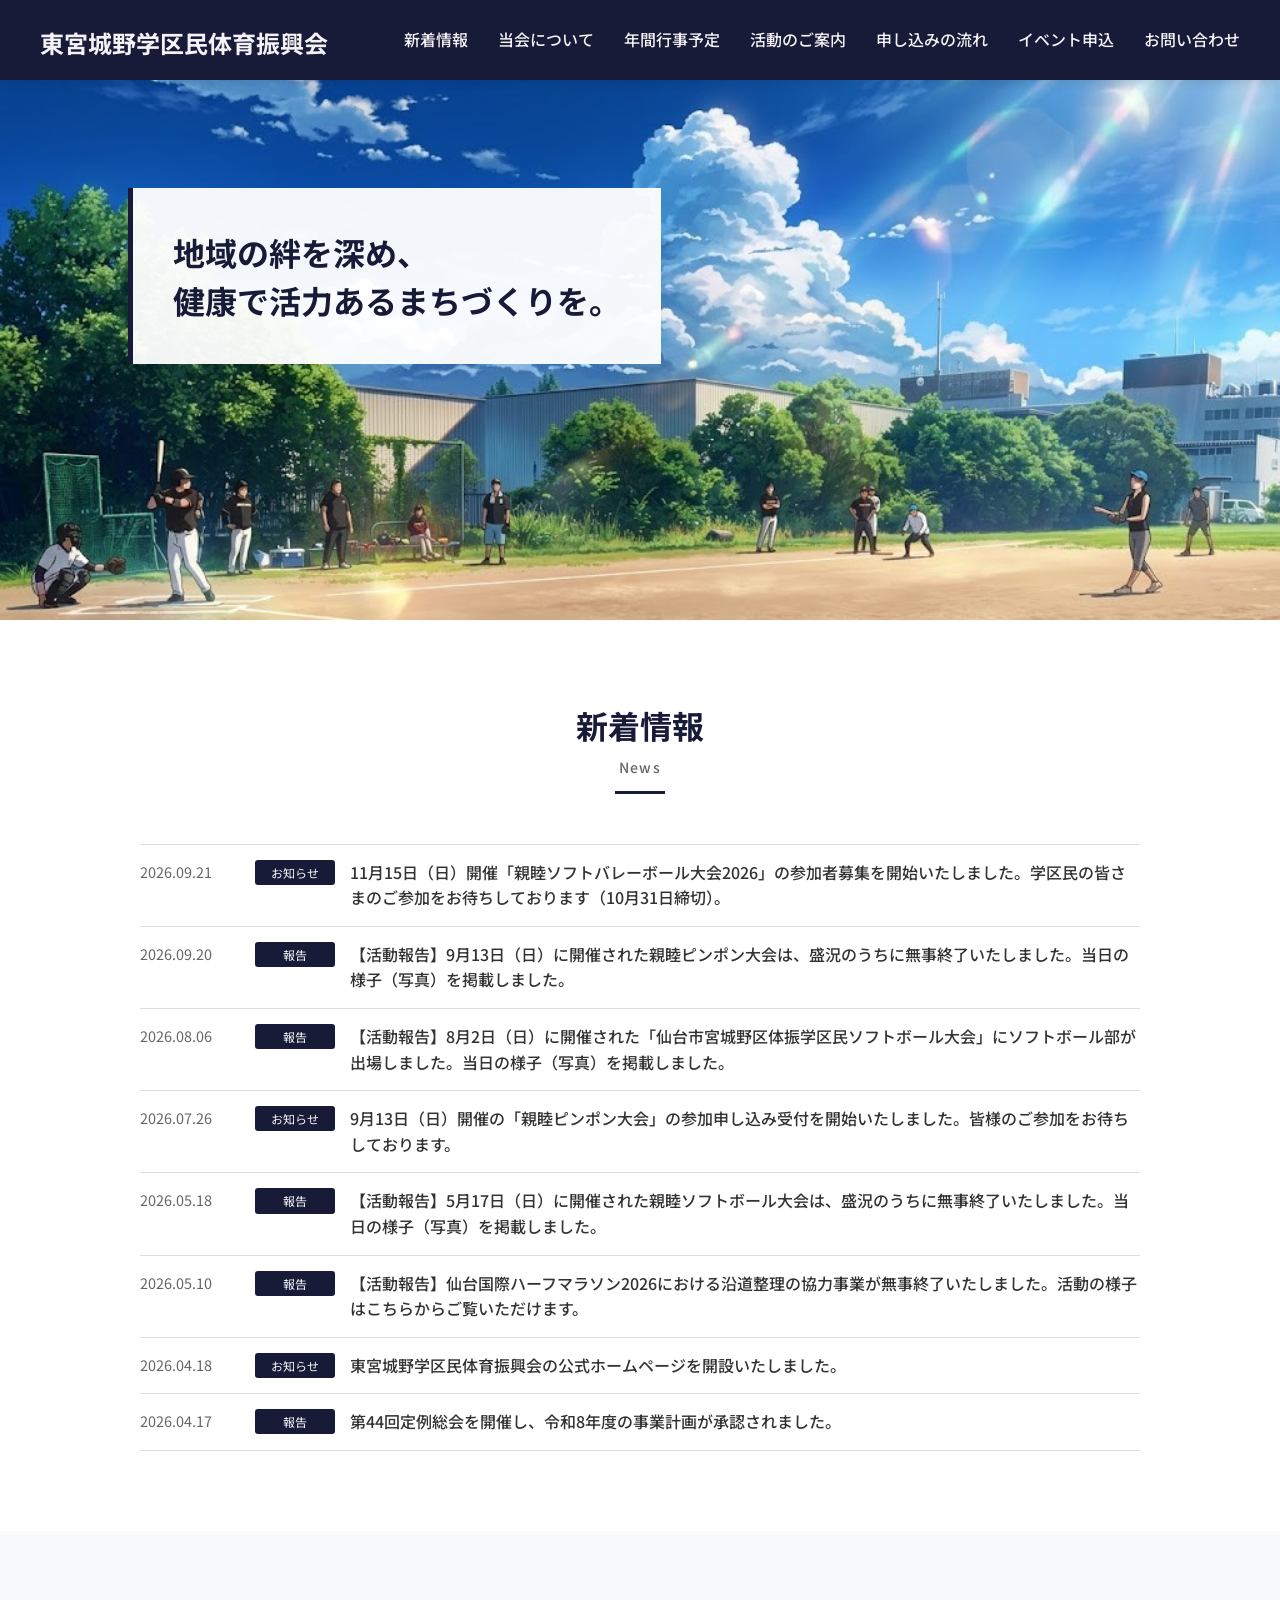
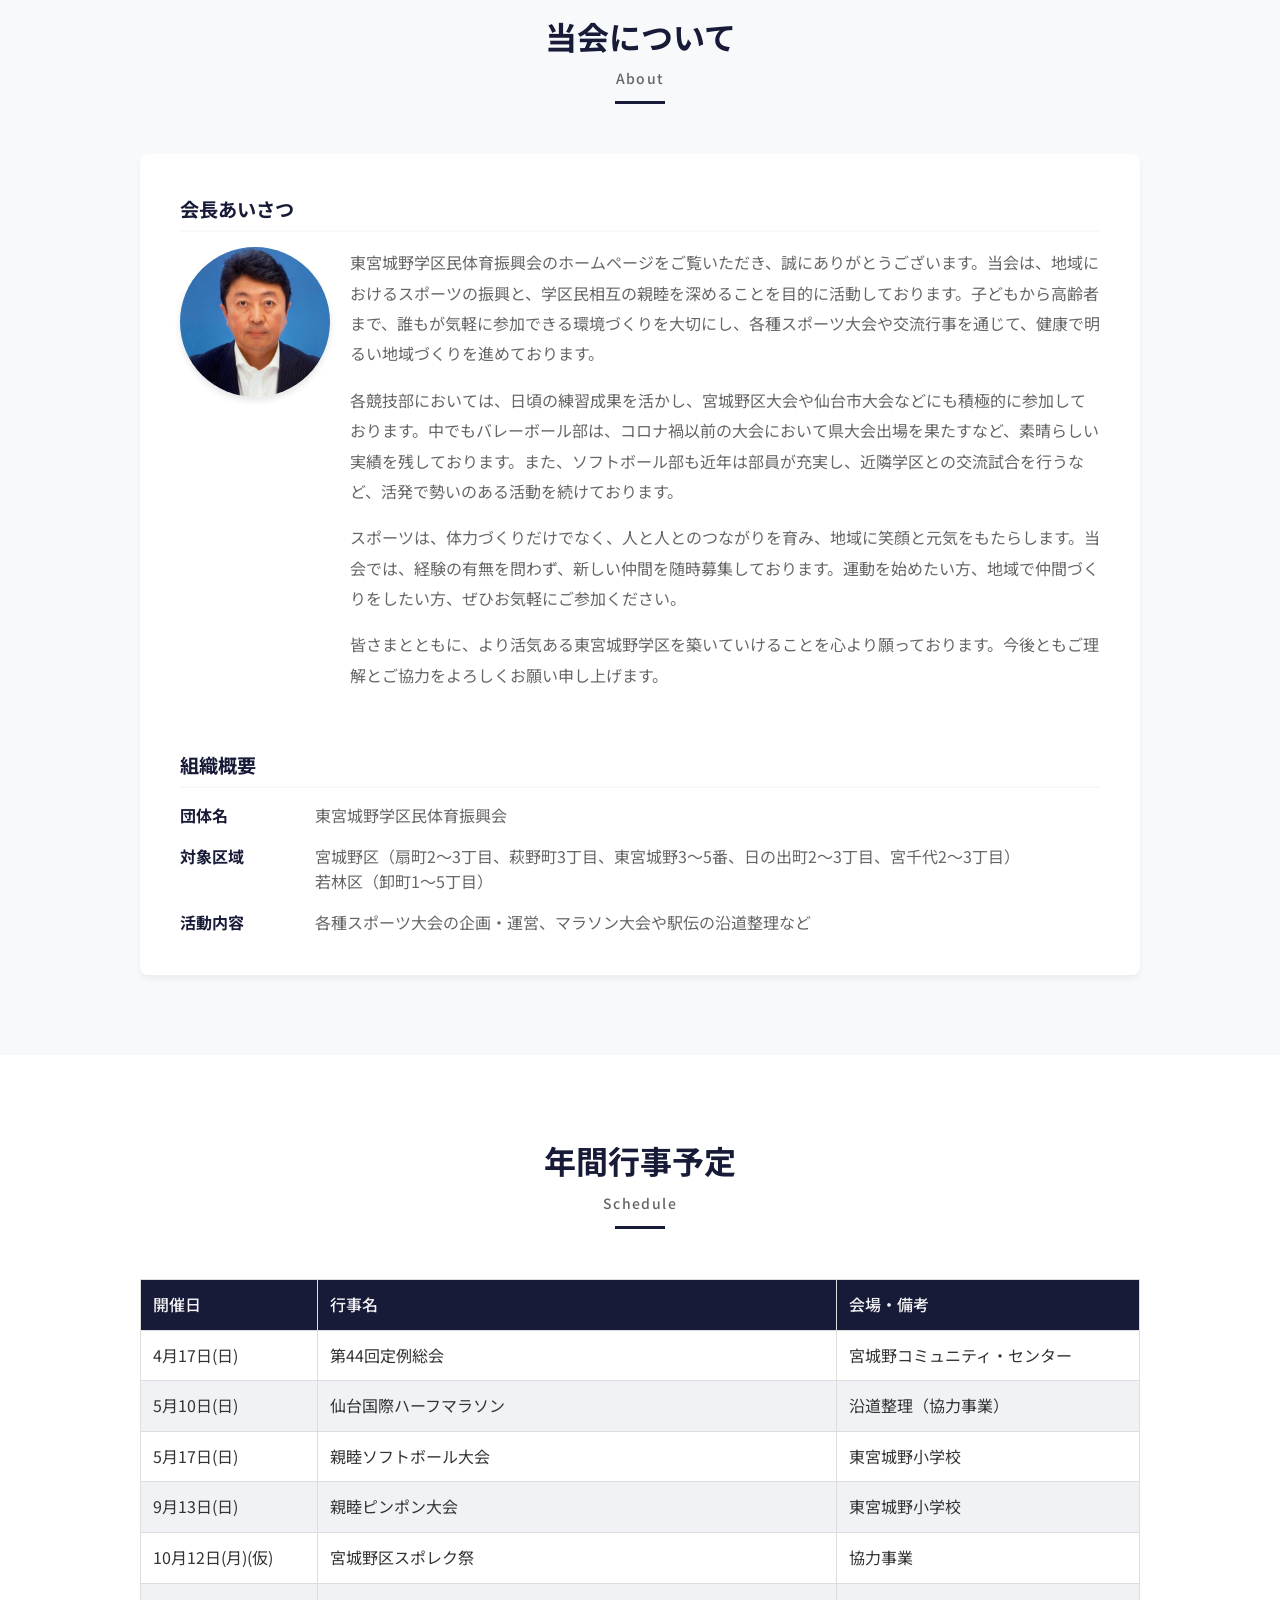
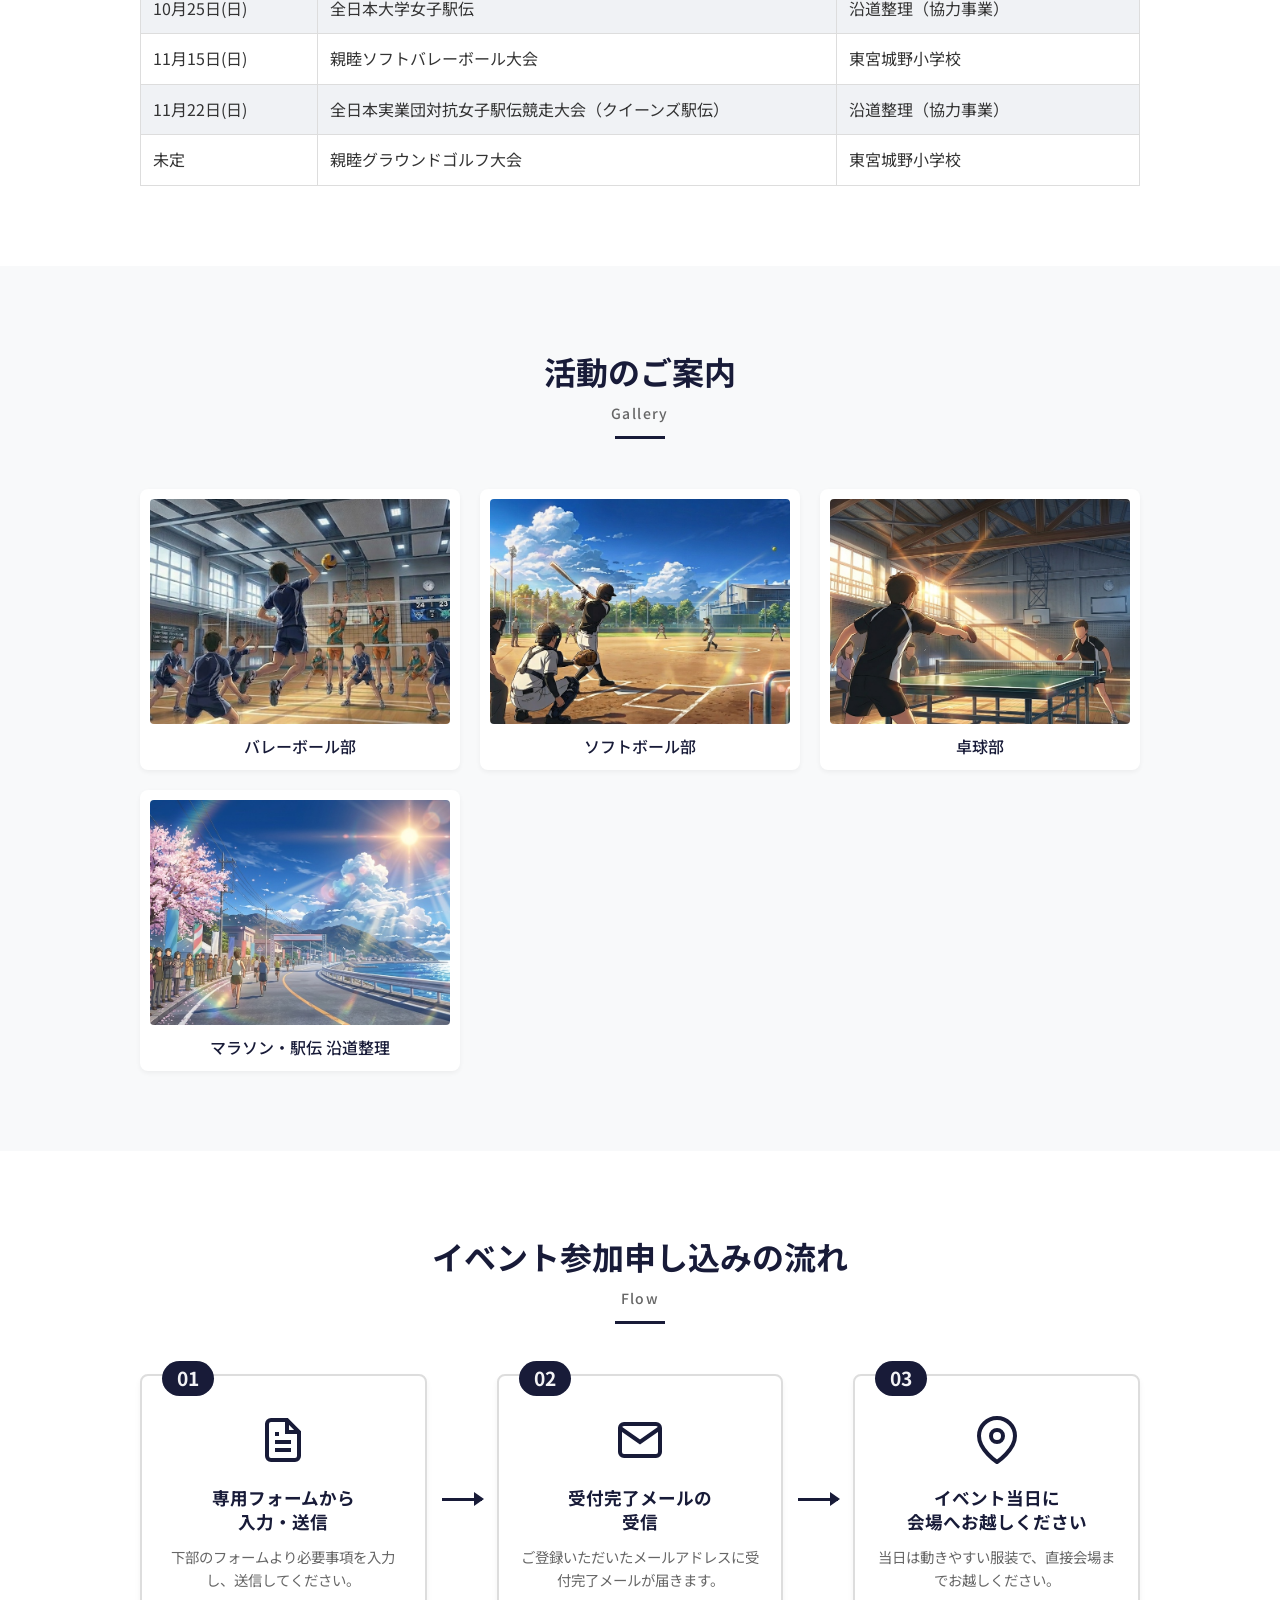
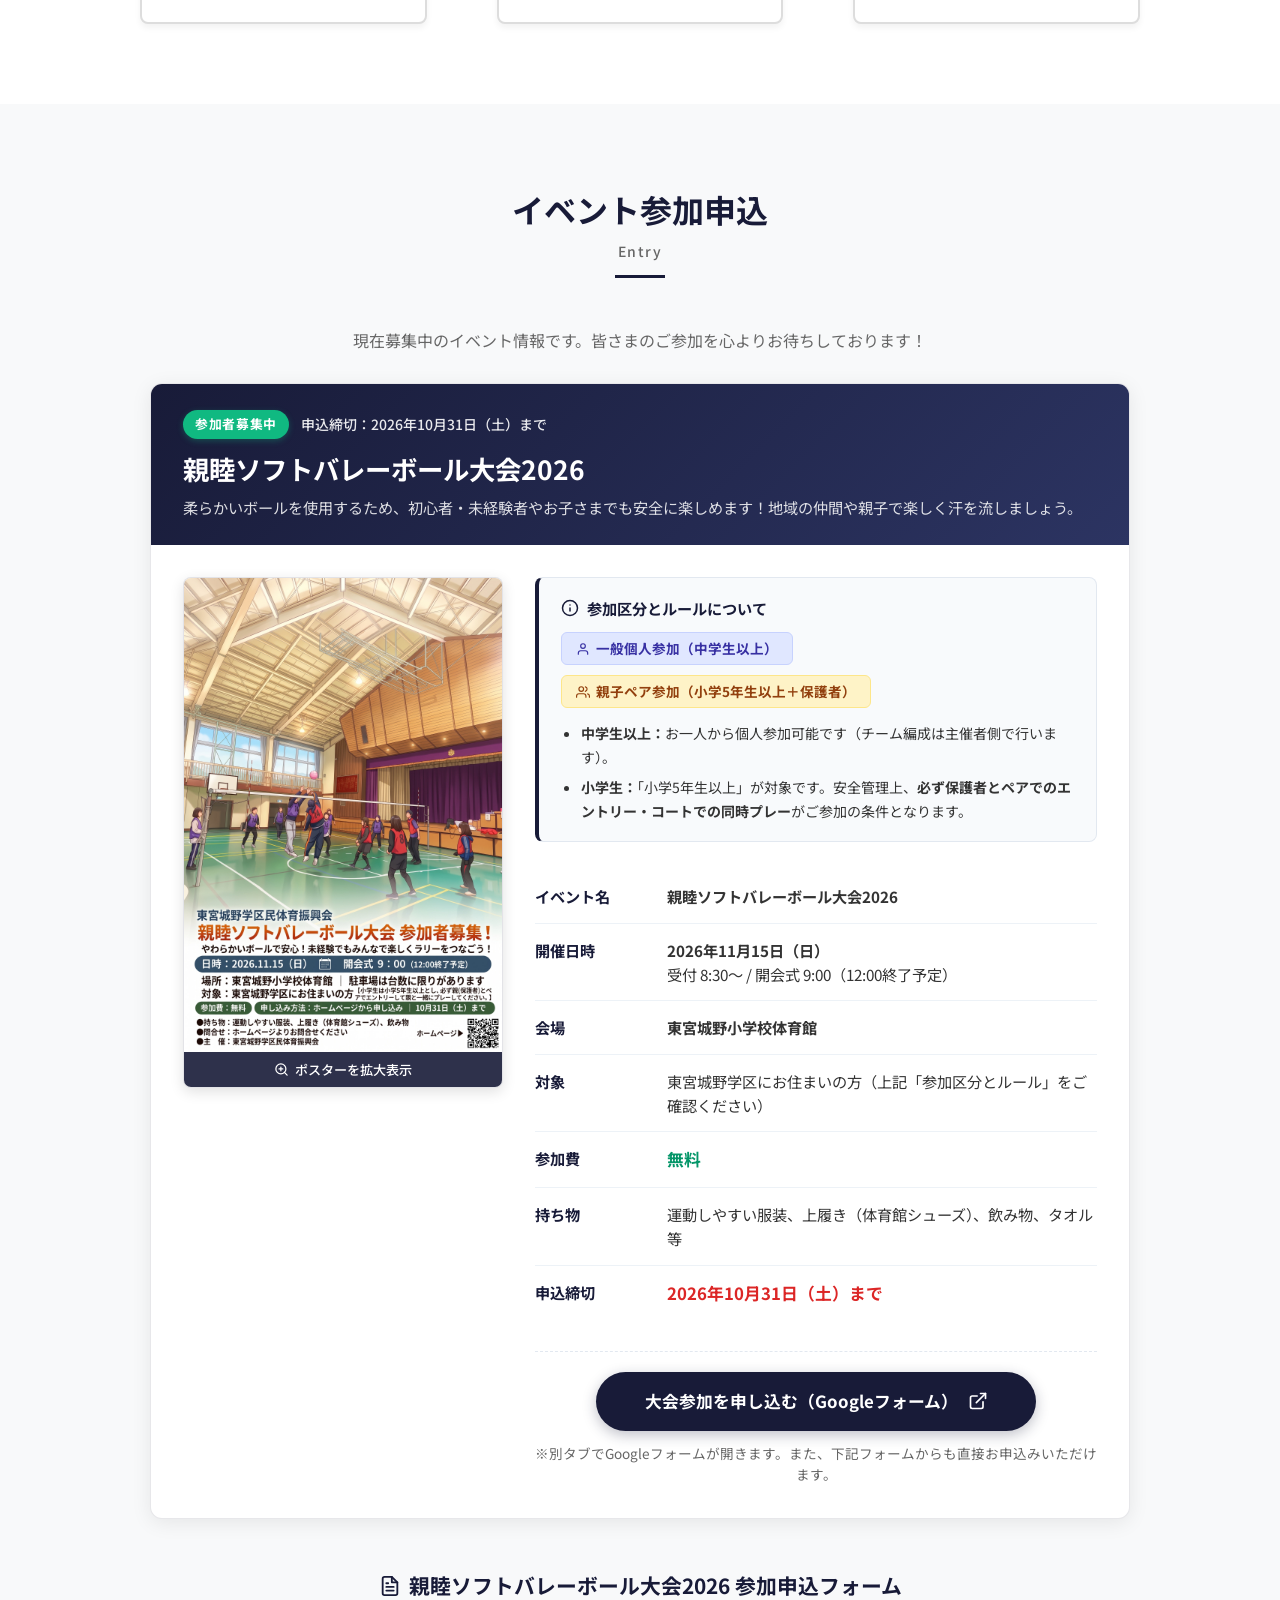
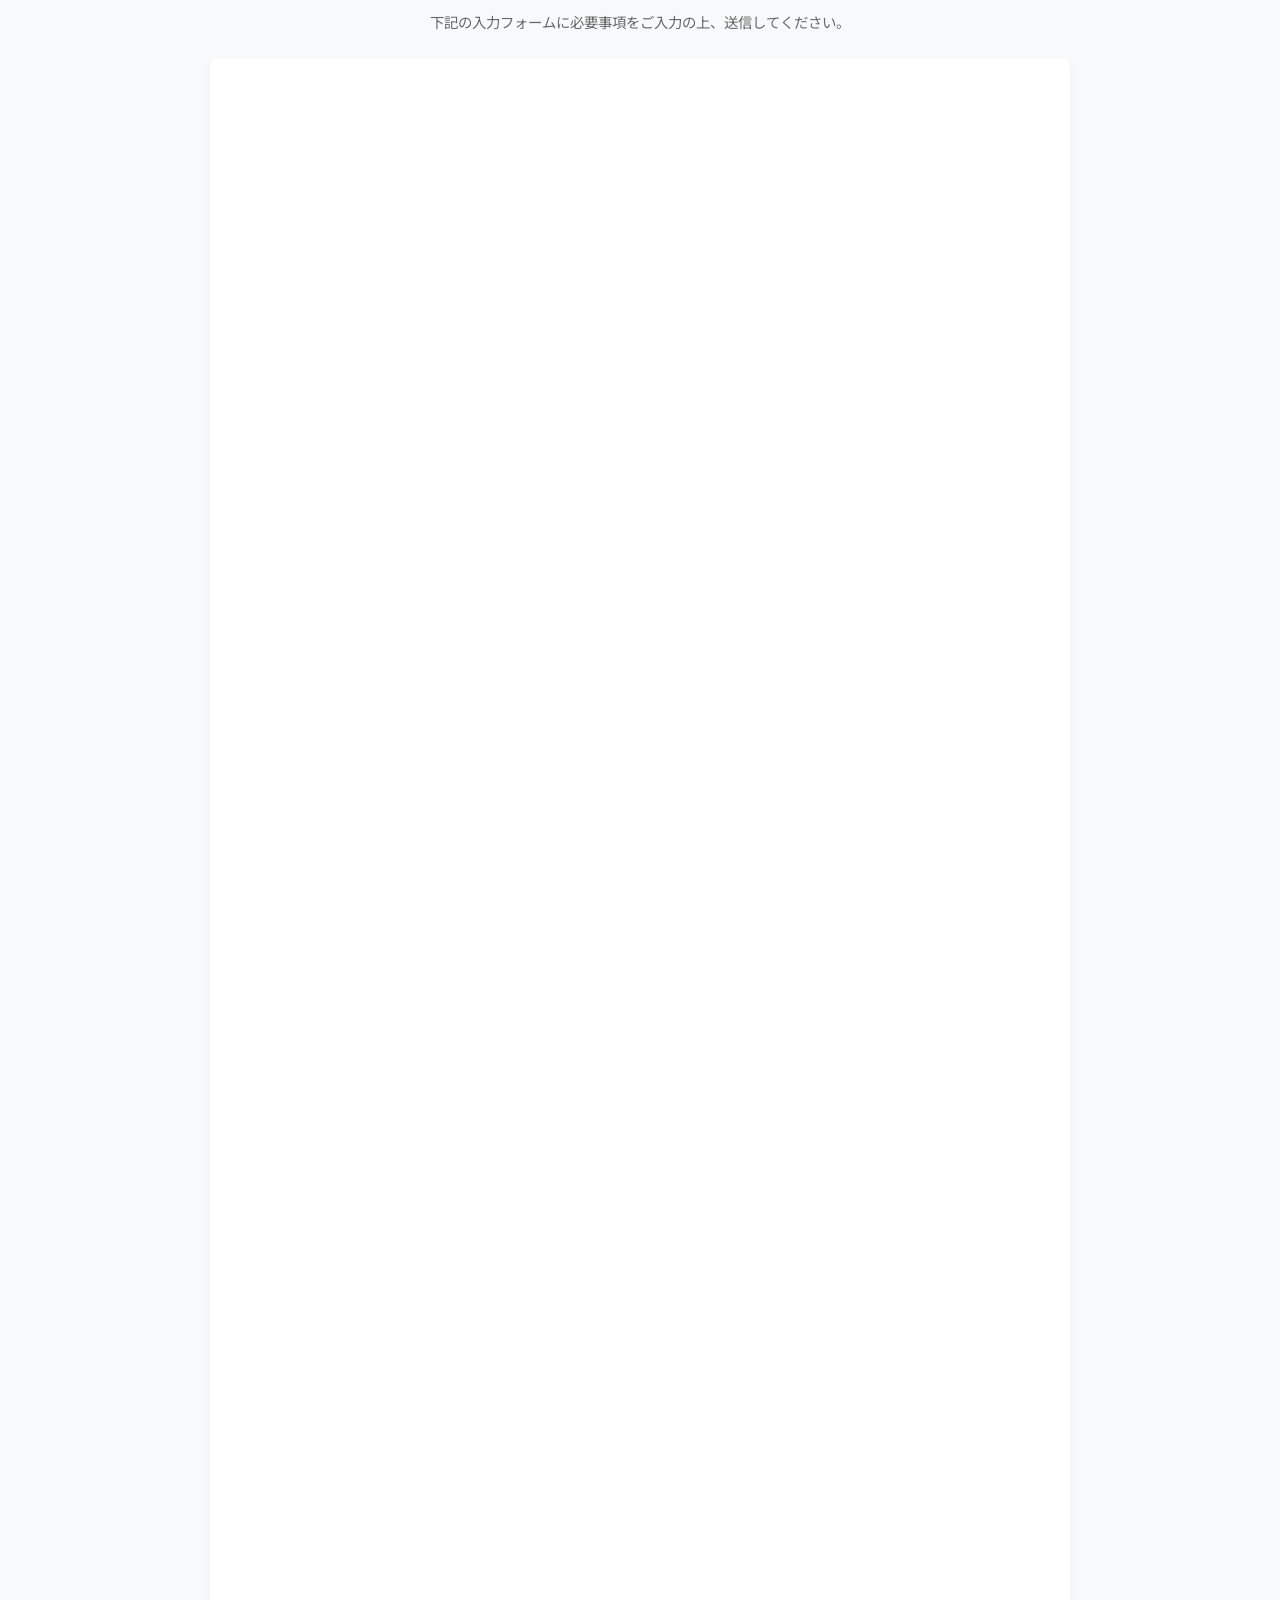
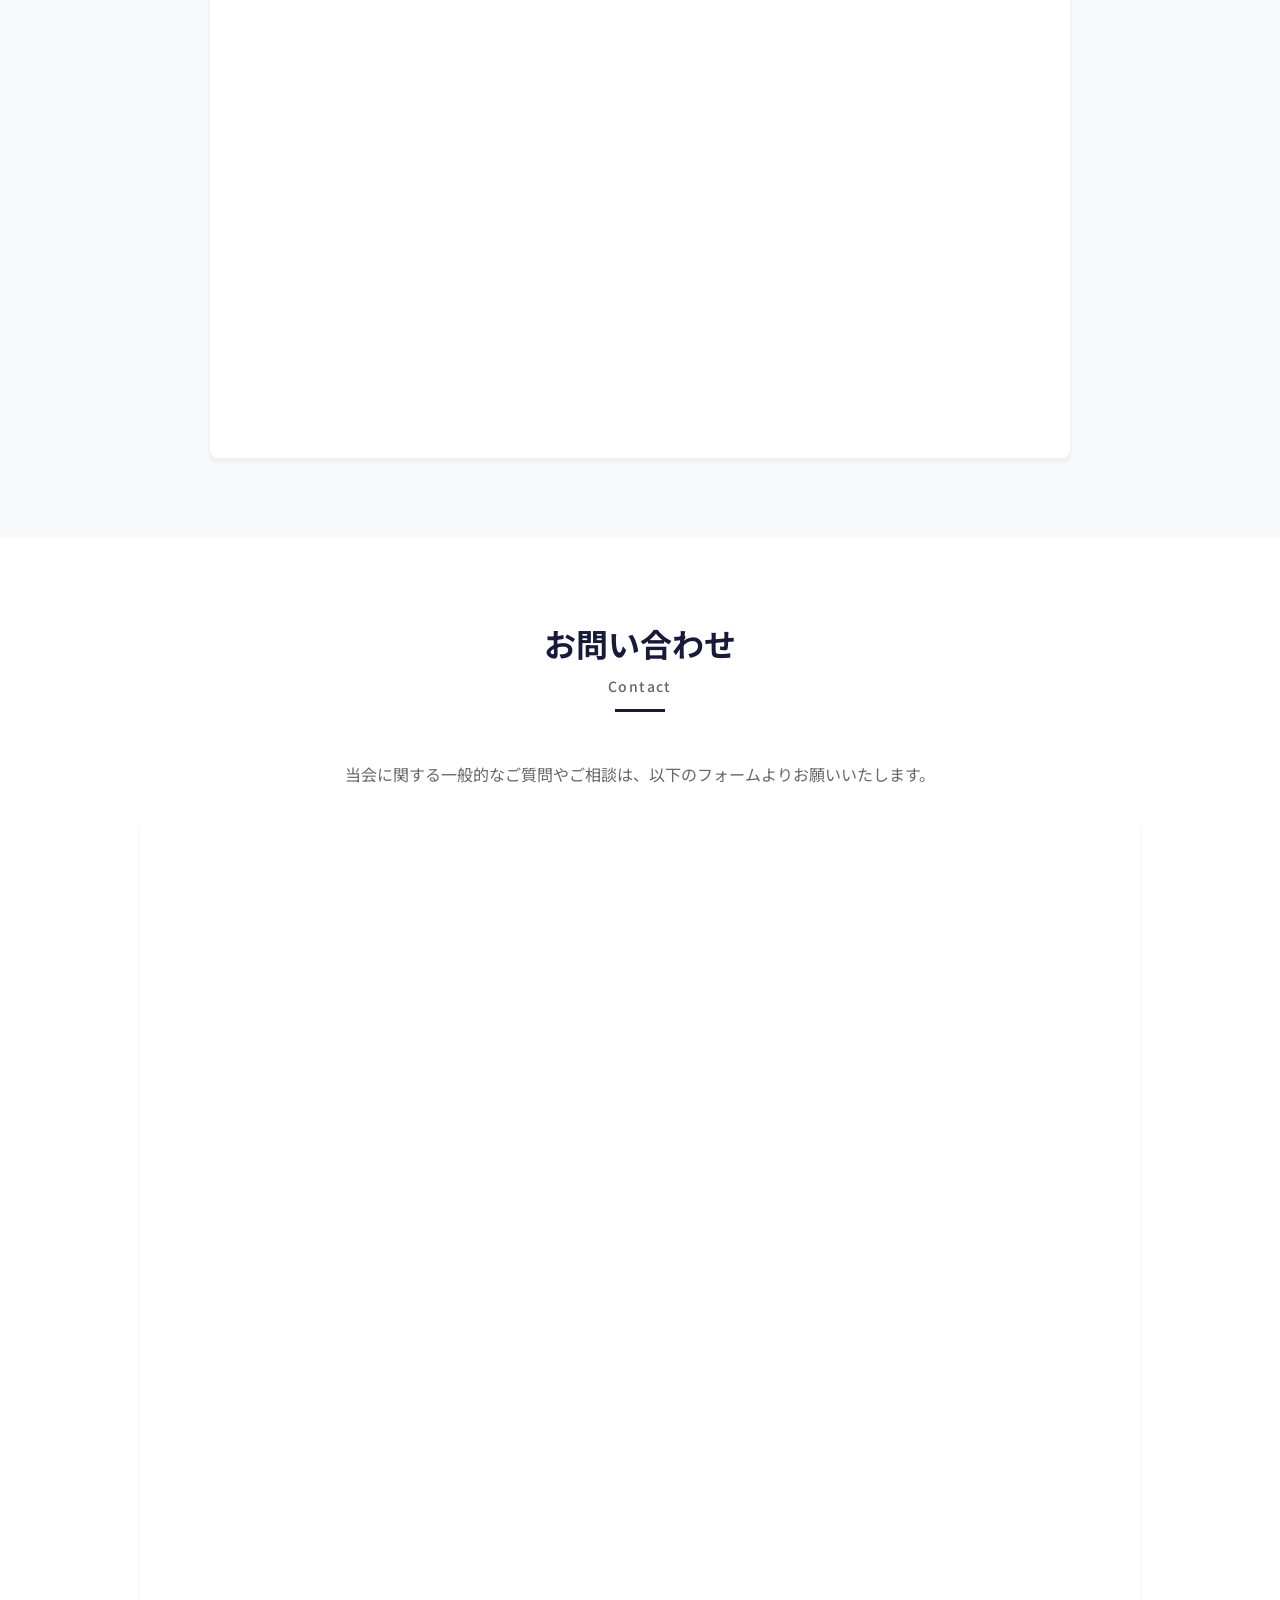
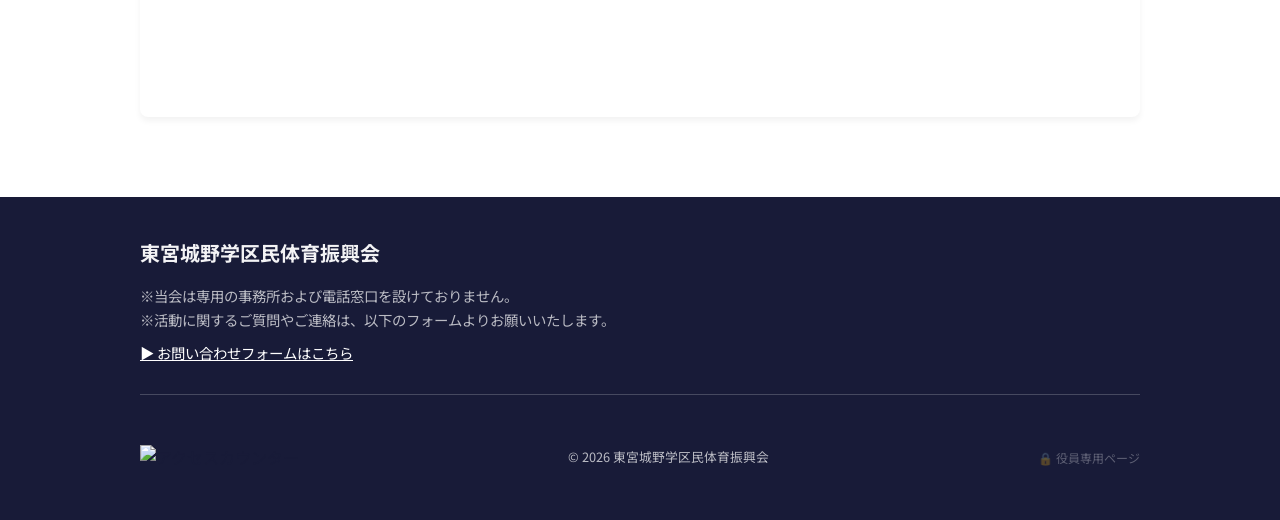
==== index.html @ 61140623 "ソフトバレー大会2026 ポスター画像および申込フォーム埋め込み対応" ====
<!DOCTYPE html>
<html lang="ja">

<head>
    <meta charset="UTF-8">
    <meta name="viewport" content="width=device-width, initial-scale=1.0">
    <title>東宮城野学区民体育振興会 公式ホームページ</title>
    <meta name="description" content="東宮城野学区民体育振興会の公式ホームページです。学区内の各種スポーツ大会や交流行事（ソフトボール、バレーボール、マラソン大会など）の情報を発信しています。">
    <meta name="keywords" content="東宮城野, 体育振興会, 仙台市, 宮城野区, ソフトボール, 町内会, スポーツ">
    <link rel="canonical" href="https://higashi-miyagino-taishin.github.io/taishin-hp/">

    <!-- OGP (Open Graph Protocol) -->
    <meta property="og:title" content="東宮城野学区民体育振興会 公式ホームページ">
    <meta property="og:description" content="東宮城野学区民体育振興会の公式ホームページです。学区内の各種スポーツ大会や交流行事（ソフトボール、バレーボール、マラソン大会など）の情報を発信しています。">
    <meta property="og:type" content="website">
    <meta property="og:url" content="https://higashi-miyagino-taishin.github.io/taishin-hp/">
    <meta property="og:site_name" content="東宮城野学区民体育振興会">

    <script async src="https://www.googletagmanager.com/gtag/js?id=G-B02WYCZ6WM"></script>
    <script>
      window.dataLayer = window.dataLayer || [];
      function gtag(){dataLayer.push(arguments);}
      gtag('js', new Date());

      gtag('config', 'G-B02WYCZ6WM');
    </script>
    <meta name="google-site-verification" content="zT8e10mVGTtSDbiVdCZnvEBEnhdOY1HpYnOWjVWDt3I" />

    <link rel="stylesheet" href="style.css">
    <link rel="preconnect" href="https://fonts.googleapis.com">
    <link rel="preconnect" href="https://fonts.gstatic.com" crossorigin>
    <link href="https://fonts.googleapis.com/css2?family=Noto+Sans+JP:wght@400;500;700&display=swap" rel="stylesheet">
</head>

<body>


    <header class="header">
        <div class="header-inner">
            <h1 class="header-logo"><a href="#">東宮城野学区民体育振興会</a></h1>
            <button class="hamburger" id="hamburger" aria-label="メニューを開く">
                <span></span>
                <span></span>
                <span></span>
            </button>
            <nav class="header-nav" id="nav">
                <ul class="nav-list">
                    <li><a href="#home">新着情報</a></li>
                    <li><a href="#about">当会について</a></li>
                    <li><a href="#schedule">年間行事予定</a></li>
                    <li><a href="#gallery">活動のご案内</a></li>
                    <li><a href="#flow">申し込みの流れ</a></li>
                    <li><a href="#entry">イベント申込</a></li>
                    <li><a href="#contact">お問い合わせ</a></li>
                </ul>
            </nav>
        </div>
    </header>

    <main>
        <!-- ヒーローエリア -->
        <section class="hero">
            <div class="hero-image">
                <img src="images/top_visual.jpg" alt="メインビジュアル" class="hero-img-element">
            </div>
            <div class="hero-content">
                <h2 class="hero-copy">地域の絆を深め、<br>健康で活力あるまちづくりを。</h2>
            </div>
        </section>

        <!-- 新着情報 (Home) -->
        <section id="home" class="section news">
            <div class="container">
                <h2 class="section-title">新着情報<span>News</span></h2>
                <ul class="news-list">
                    <li class="news-item">
                        <time class="news-date" datetime="2026-09-21">2026.09.21</time>
                        <span class="news-category">お知らせ</span>
                        <a href="#entry" class="news-link">11月15日（日）開催「親睦ソフトバレーボール大会2026」の参加者募集を開始いたしました。学区民の皆さまのご参加をお待ちしております（10月31日締切）。</a>
                    </li>
                    <li class="news-item">
                        <time class="news-date" datetime="2026-09-20">2026.09.20</time>
                        <span class="news-category">報告</span>
                        <a href="table_tennis.html#report-2026" class="news-link">【活動報告】9月13日（日）に開催された親睦ピンポン大会は、盛況のうちに無事終了いたしました。当日の様子（写真）を掲載しました。</a>
                    </li>
                    <li class="news-item">
                        <time class="news-date" datetime="2026-08-06">2026.08.06</time>
                        <span class="news-category">報告</span>
                        <a href="softball.html#report-2026-miyagino" class="news-link">【活動報告】8月2日（日）に開催された「仙台市宮城野区体振学区民ソフトボール大会」にソフトボール部が出場しました。当日の様子（写真）を掲載しました。</a>
                    </li>
                    <li class="news-item">
                        <time class="news-date" datetime="2026-07-26">2026.07.26</time>
                        <span class="news-category">お知らせ</span>
                        <a href="table_tennis.html" class="news-link">9月13日（日）開催の「親睦ピンポン大会」の参加申し込み受付を開始いたしました。皆様のご参加をお待ちしております。</a>
                    </li>
                    <li class="news-item">
                        <time class="news-date" datetime="2026-05-18">2026.05.18</time>
                        <span class="news-category">報告</span>
                        <a href="softball.html" class="news-link">【活動報告】5月17日（日）に開催された親睦ソフトボール大会は、盛況のうちに無事終了いたしました。当日の様子（写真）を掲載しました。</a>
                    </li>
                    <li class="news-item">
                        <time class="news-date" datetime="2026-05-10">2026.05.10</time>
                        <span class="news-category">報告</span>
                        <a href="marathon.html#report-2026-sendai-half" class="news-link">【活動報告】仙台国際ハーフマラソン2026における沿道整理の協力事業が無事終了いたしました。活動の様子はこちらからご覧いただけます。</a>
                    </li>
                    <li class="news-item">
                        <time class="news-date" datetime="2026-04-18">2026.04.18</time>
                        <span class="news-category">お知らせ</span>
                        <a href="#" class="news-link">東宮城野学区民体育振興会の公式ホームページを開設いたしました。</a>
                    </li>
                    <li class="news-item">
                        <time class="news-date" datetime="2026-04-17">2026.04.17</time>
                        <span class="news-category">報告</span>
                        <a href="#" class="news-link">第44回定例総会を開催し、令和8年度の事業計画が承認されました。</a>
                    </li>
                </ul>
            </div>
        </section>

        <!-- 当会について (About) -->
        <section id="about" class="section about bg-light">
            <div class="container">
                <h2 class="section-title">当会について<span>About</span></h2>
                <div class="about-content">
                    <div class="about-greeting">
                        <h3>会長あいさつ</h3>
                        <div class="greeting-box">
                            <div class="greeting-img">
                                <img src="images/president.jpg" alt="会長の写真">
                            </div>
                            <div class="greeting-text">
                                <p>東宮城野学区民体育振興会のホームページをご覧いただき、誠にありがとうございます。当会は、地域におけるスポーツの振興と、学区民相互の親睦を深めることを目的に活動しております。子どもから高齢者まで、誰もが気軽に参加できる環境づくりを大切にし、各種スポーツ大会や交流行事を通じて、健康で明るい地域づくりを進めております。</p>
                                <p>各競技部においては、日頃の練習成果を活かし、宮城野区大会や仙台市大会などにも積極的に参加しております。中でもバレーボール部は、コロナ禍以前の大会において県大会出場を果たすなど、素晴らしい実績を残しております。また、ソフトボール部も近年は部員が充実し、近隣学区との交流試合を行うなど、活発で勢いのある活動を続けております。</p>
                                <p>スポーツは、体力づくりだけでなく、人と人とのつながりを育み、地域に笑顔と元気をもたらします。当会では、経験の有無を問わず、新しい仲間を随時募集しております。運動を始めたい方、地域で仲間づくりをしたい方、ぜひお気軽にご参加ください。</p>
                                <p>皆さまとともに、より活気ある東宮城野学区を築いていけることを心より願っております。今後ともご理解とご協力をよろしくお願い申し上げます。</p>
                            </div>
                        </div>
                    </div>
                    <div class="about-outline">
                        <h3>組織概要</h3>
                        <dl class="outline-list">
                            <dt>団体名</dt>
                            <dd>東宮城野学区民体育振興会</dd>
                            <dt>対象区域</dt>
                            <dd>
                                宮城野区（扇町2〜3丁目、萩野町3丁目、東宮城野3〜5番、日の出町2〜3丁目、宮千代2〜3丁目）<br>
                                若林区（卸町1〜5丁目）
                            </dd>
                            <dt>活動内容</dt>
                            <dd>各種スポーツ大会の企画・運営、マラソン大会や駅伝の沿道整理など</dd>
                        </dl>
                    </div>
                </div>
            </div>
        </section>

        <!-- 年間行事予定 (Schedule) -->
        <section id="schedule" class="section schedule">
            <div class="container">
                <h2 class="section-title">年間行事予定<span>Schedule</span></h2>
                <div class="table-responsive">
                    <table class="schedule-table">
                        <thead>
                            <tr>
                                <th>開催日</th>
                                <th>行事名</th>
                                <th>会場・備考</th>
                            </tr>
                        </thead>
                        <tbody>
                            <tr>
                                <td>4月17日(日)</td>
                                <td>第44回定例総会</td>
                                <td>宮城野コミュニティ・センター</td>
                            </tr>
                            <tr>
                                <td>5月10日(日)</td>
                                <td>仙台国際ハーフマラソン</td>
                                <td>沿道整理（協力事業）</td>
                            </tr>
                            <tr>
                                <td>5月17日(日)</td>
                                <td>親睦ソフトボール大会</td>
                                <td>東宮城野小学校</td>
                            </tr>
                            <tr>
                                <td>9月13日(日)</td>
                                <td>親睦ピンポン大会</td>
                                <td>東宮城野小学校</td>
                            </tr>
                            <tr>
                                <td>10月12日(月)(仮)</td>
                                <td>宮城野区スポレク祭</td>
                                <td>協力事業</td>
                            </tr>
                            <tr>
                                <td>10月25日(日)</td>
                                <td>全日本大学女子駅伝</td>
                                <td>沿道整理（協力事業）</td>
                            </tr>
                            <tr>
                                <td>11月15日(日)</td>
                                <td>親睦ソフトバレーボール大会</td>
                                <td>東宮城野小学校</td>
                            </tr>
                            <tr>
                                <td>11月22日(日)</td>
                                <td>全日本実業団対抗女子駅伝競走大会（クイーンズ駅伝）</td>
                                <td>沿道整理（協力事業）</td>
                            </tr>
                            <tr>
                                <td>未定</td>
                                <td>親睦グラウンドゴルフ大会</td>
                                <td>東宮城野小学校</td>
                            </tr>
                        </tbody>
                    </table>
                </div>
            </div>
        </section>

        <!-- 活動のご案内 (Gallery) -->
        <section id="gallery" class="section gallery bg-light">
            <div class="container">
                <h2 class="section-title">活動のご案内<span>Gallery</span></h2>
                <div class="gallery-grid">
                    <div class="gallery-item">
                        <a href="volleyball.html" style="text-decoration: none; color: inherit; display: block; transition: opacity 0.3s;" onmouseover="this.style.opacity=0.8" onmouseout="this.style.opacity=1">
                            <div class="gallery-img">
                                <!-- 将来的にGoogleドライブの画像リンクに差し替える -->
                                <img src="images/volleyball.jpg" alt="バレーボール部">
                            </div>
                            <p class="gallery-caption">バレーボール部</p>
                        </a>
                    </div>
                    <div class="gallery-item">
                        <a href="softball.html" style="text-decoration: none; color: inherit; display: block; transition: opacity 0.3s;" onmouseover="this.style.opacity=0.8" onmouseout="this.style.opacity=1">
                            <div class="gallery-img">
                                <!-- 将来的にGoogleドライブの画像リンクに差し替える -->
                                <img src="images/softball.jpg" alt="ソフトボール部">
                            </div>
                            <p class="gallery-caption">ソフトボール部</p>
                        </a>
                    </div>
                    <div class="gallery-item">
                        <a href="table_tennis.html" style="text-decoration: none; color: inherit; display: block; transition: opacity 0.3s;" onmouseover="this.style.opacity=0.8" onmouseout="this.style.opacity=1">
                            <div class="gallery-img">
                                <!-- 将来的にGoogleドライブの画像リンクに差し替える -->
                                <img src="images/table_tennis.jpg" alt="卓球部">
                            </div>
                            <p class="gallery-caption">卓球部</p>
                        </a>
                    </div>
                    <div class="gallery-item">
                        <a href="marathon.html" style="text-decoration: none; color: inherit; display: block; transition: opacity 0.3s;" onmouseover="this.style.opacity=0.8" onmouseout="this.style.opacity=1">
                            <div class="gallery-img">
                                <!-- 将来的にGoogleドライブの画像リンクに差し替える -->
                                <img src="images/marathon.jpg" alt="マラソン・駅伝 沿道整理">
                            </div>
                            <p class="gallery-caption">マラソン・駅伝 沿道整理</p>
                        </a>
                    </div>
                </div>
            </div>
        </section>

        <!-- 申し込みの流れ (Flow) -->
        <section id="flow" class="section flow">
            <div class="container">
                <h2 class="section-title">イベント参加申し込みの流れ<span>Flow</span></h2>
                <div class="flow-steps">
                    <div class="flow-step">
                        <div class="step-num">01</div>
                        <div class="step-icon">
                            <!-- フォーム入力アイコン -->
                            <svg viewBox="0 0 24 24" width="48" height="48" stroke="currentColor" stroke-width="2"
                                fill="none">
                                <path d="M14 2H6a2 2 0 0 0-2 2v16a2 2 0 0 0 2 2h12a2 2 0 0 0 2-2V8z"></path>
                                <polyline points="14 2 14 8 20 8"></polyline>
                                <line x1="16" y1="13" x2="8" y2="13"></line>
                                <line x1="16" y1="17" x2="8" y2="17"></line>
                                <polyline points="10 9 9 9 8 9"></polyline>
                            </svg>
                        </div>
                        <h3 class="step-title">専用フォームから<br>入力・送信</h3>
                        <p class="step-desc">下部のフォームより必要事項を入力し、送信してください。</p>
                    </div>
                    <div class="step-arrow"></div>
                    <div class="flow-step">
                        <div class="step-num">02</div>
                        <div class="step-icon">
                            <!-- メール受信アイコン -->
                            <svg viewBox="0 0 24 24" width="48" height="48" stroke="currentColor" stroke-width="2"
                                fill="none">
                                <path d="M4 4h16c1.1 0 2 .9 2 2v12c0 1.1-.9 2-2 2H4c-1.1 0-2-.9-2-2V6c0-1.1.9-2 2-2z">
                                </path>
                                <polyline points="22,6 12,13 2,6"></polyline>
                            </svg>
                        </div>
                        <h3 class="step-title">受付完了メールの<br>受信</h3>
                        <p class="step-desc">ご登録いただいたメールアドレスに受付完了メールが届きます。</p>
                    </div>
                    <div class="step-arrow"></div>
                    <div class="flow-step">
                        <div class="step-num">03</div>
                        <div class="step-icon">
                            <!-- 会場アイコン -->
                            <svg viewBox="0 0 24 24" width="48" height="48" stroke="currentColor" stroke-width="2"
                                fill="none">
                                <path d="M21 10c0 7-9 13-9 13s-9-6-9-13a9 9 0 0 1 18 0z"></path>
                                <circle cx="12" cy="10" r="3"></circle>
                            </svg>
                        </div>
                        <h3 class="step-title">イベント当日に<br>会場へお越しください</h3>
                        <p class="step-desc">当日は動きやすい服装で、直接会場までお越しください。</p>
                    </div>
                </div>
            </div>
        </section>

        <!-- イベント参加申込 (Entry) -->
        <section id="entry" class="section entry bg-light">
            <div class="container">
                <h2 class="section-title">イベント参加申込<span>Entry</span></h2>
                <p class="section-desc">現在募集中のイベント情報です。皆さまのご参加を心よりお待ちしております！</p>
                
                <div class="event-card">
                    <div class="event-card-header">
                        <div class="event-card-meta">
                            <span class="event-status-badge">参加者募集中</span>
                            <span class="event-deadline-tag">申込締切：2026年10月31日（土）まで</span>
                        </div>
                        <h3 class="event-card-title">親睦ソフトバレーボール大会2026</h3>
                        <p class="event-card-subtitle">柔らかいボールを使用するため、初心者・未経験者やお子さまでも安全に楽しめます！地域の仲間や親子で楽しく汗を流しましょう。</p>
                    </div>

                    <div class="event-card-body">
                        <div class="event-layout-grid">
                            <!-- 左カラム：ポスター画像 -->
                            <div class="event-poster-col">
                                <a href="images/親睦ソフトバレーボール大会/2026/ソフトバレーポスター2026.jpg" target="_blank" rel="noopener noreferrer" class="event-poster-link poster-modal-trigger" title="大会ポスターを拡大表示">
                                    <img src="images/親睦ソフトバレーボール大会/2026/ソフトバレーポスター2026.jpg" alt="親睦ソフトバレーボール大会2026 ポスター" class="event-poster-img">
                                    <span class="event-poster-caption">
                                        <svg width="15" height="15" viewBox="0 0 24 24" fill="none" stroke="currentColor" stroke-width="2" stroke-linecap="round" stroke-linejoin="round"><circle cx="11" cy="11" r="8"></circle><line x1="21" y1="21" x2="16.65" y2="16.65"></line><line x1="11" y1="8" x2="11" y2="14"></line><line x1="8" y1="11" x2="14" y2="11"></line></svg>
                                        ポスターを拡大表示
                                    </span>
                                </a>
                            </div>

                            <!-- 右カラム：開催要項・参加ルール・CTAボタン -->
                            <div class="event-detail-col">
                                <!-- 参加対象バッジ・ルール案内 -->
                                <div class="event-rules-box">
                                    <div class="event-rules-title">
                                        <svg width="18" height="18" viewBox="0 0 24 24" fill="none" stroke="currentColor" stroke-width="2" stroke-linecap="round" stroke-linejoin="round"><circle cx="12" cy="12" r="10"></circle><line x1="12" y1="16" x2="12" y2="12"></line><line x1="12" y1="8" x2="12.01" y2="8"></line></svg>
                                        参加区分とルールについて
                                    </div>
                                    <div class="event-badges-container">
                                        <span class="rule-badge rule-badge-general">
                                            <svg width="14" height="14" viewBox="0 0 24 24" fill="none" stroke="currentColor" stroke-width="2" stroke-linecap="round" stroke-linejoin="round"><path d="M20 21v-2a4 4 0 0 0-4-4H8a4 4 0 0 0-4 4v2"></path><circle cx="12" cy="7" r="4"></circle></svg>
                                            一般個人参加（中学生以上）
                                        </span>
                                        <span class="rule-badge rule-badge-pair">
                                            <svg width="14" height="14" viewBox="0 0 24 24" fill="none" stroke="currentColor" stroke-width="2" stroke-linecap="round" stroke-linejoin="round"><path d="M17 21v-2a4 4 0 0 0-4-4H5a4 4 0 0 0-4 4v2"></path><circle cx="9" cy="7" r="4"></circle><path d="M23 21v-2a4 4 0 0 0-3-3.87"></path><path d="M16 3.13a4 4 0 0 1 0 7.75"></path></svg>
                                            親子ペア参加（小学5年生以上＋保護者）
                                        </span>
                                    </div>
                                    <ul class="event-rules-notes">
                                        <li><strong>中学生以上：</strong>お一人から個人参加可能です（チーム編成は主催者側で行います）。</li>
                                        <li><strong>小学生：</strong>「小学5年生以上」が対象です。安全管理上、<strong>必ず保護者とペアでのエントリー・コートでの同時プレー</strong>がご参加の条件となります。</li>
                                    </ul>
                                </div>

                                <!-- 開催要項テーブル -->
                                <table class="event-info-table">
                                    <tbody>
                                        <tr>
                                            <th>イベント名</th>
                                            <td><strong>親睦ソフトバレーボール大会2026</strong></td>
                                        </tr>
                                        <tr>
                                            <th>開催日時</th>
                                            <td>
                                                <strong>2026年11月15日（日）</strong><br>
                                                受付 8:30〜 / 開会式 9:00（12:00終了予定）
                                            </td>
                                        </tr>
                                        <tr>
                                            <th>会場</th>
                                            <td><strong>東宮城野小学校体育館</strong></td>
                                        </tr>
                                        <tr>
                                            <th>対象</th>
                                            <td>東宮城野学区にお住まいの方（上記「参加区分とルール」をご確認ください）</td>
                                        </tr>
                                        <tr>
                                            <th>参加費</th>
                                            <td><span class="event-highlight-fee">無料</span></td>
                                        </tr>
                                        <tr>
                                            <th>持ち物</th>
                                            <td>運動しやすい服装、上履き（体育館シューズ）、飲み物、タオル等</td>
                                        </tr>
                                        <tr>
                                            <th>申込締切</th>
                                            <td><span class="event-highlight-deadline">2026年10月31日（土）まで</span></td>
                                        </tr>
                                    </tbody>
                                </table>

                                <!-- 申込みCTAボタン -->
                                <div class="event-cta">
                                    <a href="https://docs.google.com/forms/d/e/1FAIpQLSdBQQbhN8b0xtAUAF8gL-H49k57Uo-PfqgA7o0jDtWVQY5_2Q/viewform" target="_blank" rel="noopener noreferrer" class="btn-entry-form">
                                        <span>大会参加を申し込む（Googleフォーム）</span>
                                        <svg width="20" height="20" viewBox="0 0 24 24" fill="none" stroke="currentColor" stroke-width="2" stroke-linecap="round" stroke-linejoin="round"><path d="M18 13v6a2 2 0 0 1-2 2H5a2 2 0 0 1-2-2V8a2 2 0 0 1 2-2h6"></path><polyline points="15 3 21 3 21 9"></polyline><line x1="10" y1="14" x2="21" y2="3"></line></svg>
                                    </a>
                                    <p class="event-cta-note">※別タブでGoogleフォームが開きます。また、下記フォームからも直接お申込みいただけます。</p>
                                </div>
                            </div>
                        </div>
                    </div>
                </div>

                <!-- Googleフォーム直接埋め込みエリア -->
                <div class="event-form-section" id="entry-form">
                    <div class="event-form-header">
                        <h3 class="event-form-title">
                            <svg width="22" height="22" viewBox="0 0 24 24" fill="none" stroke="currentColor" stroke-width="2" stroke-linecap="round" stroke-linejoin="round"><path d="M14 2H6a2 2 0 0 0-2 2v16a2 2 0 0 0 2 2h12a2 2 0 0 0 2-2V8z"></path><polyline points="14 2 14 8 20 8"></polyline><line x1="16" y1="13" x2="8" y2="13"></line><line x1="16" y1="17" x2="8" y2="17"></line><polyline points="10 9 9 9 8 9"></polyline></svg>
                            親睦ソフトバレーボール大会2026 参加申込フォーム
                        </h3>
                        <p class="event-form-desc">下記の入力フォームに必要事項をご入力の上、送信してください。</p>
                    </div>
                    <div class="form-wrapper">
                        <iframe src="https://docs.google.com/forms/d/e/1FAIpQLSdBQQbhN8b0xtAUAF8gL-H49k57Uo-PfqgA7o0jDtWVQY5_2Q/viewform?embedded=true" width="100%" height="2000" frameborder="0" marginheight="0" marginwidth="0">読み込んでいます…</iframe>
                    </div>
                </div>
            </div>
        </section>

        <!-- お問い合わせ (Contact) -->
        <section id="contact" class="section contact">
            <div class="container">
                <h2 class="section-title">お問い合わせ<span>Contact</span></h2>
                <p class="section-desc">当会に関する一般的なご質問やご相談は、以下のフォームよりお願いいたします。</p>
                <div class="form-wrapper">
                    <iframe src="https://docs.google.com/forms/d/e/1FAIpQLSd4OFtr1LJSrHCt1LI2tFEZb4kkZig_cxDBCINCxsLfSgqU1g/viewform?embedded=true" width="100%" height="900" frameborder="0" marginheight="0" marginwidth="0">読み込んでいます…</iframe>
                </div>
            </div>
        </section>
    </main>

    <footer class="footer">
        <div class="container">
            <div class="footer-content">
                <div class="footer-info">
                    <h2>東宮城野学区民体育振興会</h2>
                    <p style="margin-top: 10px; font-size: 0.9em; line-height: 1.6;">
                        ※当会は専用の事務所および電話窓口を設けておりません。<br>
                        ※活動に関するご質問やご連絡は、以下のフォームよりお願いいたします。<br>
                        <a href="#contact" style="display: inline-block; margin-top: 10px; color: #fff; text-decoration: underline;">▶ お問い合わせフォームはこちら</a>
                    </p>
                </div>
            </div>
            <div class="footer-bottom">
                <div style="text-align: center; margin: 30px 0;">
                    <a href="https://visitor-badge.laobi.icu" target="_blank" rel="noopener noreferrer">
                        <img src="https://visitor-badge.laobi.icu/badge?page_id=higashimiyagino.taiikushinkoukai&left_color=555555&right_color=18252C" alt="アクセスカウンター" />
                    </a>
                </div>
                <p class="copyright">&copy; 2026 東宮城野学区民体育振興会</p>
                <a href="officers-v.html" class="admin-link">🔒 役員専用ページ</a>
            </div>
        </div>
    </footer>

    <!-- 画像モーダル -->
    <div id="imageModal" class="modal">
        <span class="modal-close">&times;</span>
        <img class="modal-content" id="modalImg" alt="拡大画像">
    </div>

    <script>
        // ハンバーガーメニューの挙動
        document.addEventListener('DOMContentLoaded', () => {
            const hamburger = document.getElementById('hamburger');
            const nav = document.getElementById('nav');
            const navLinks = document.querySelectorAll('.nav-list a');

            hamburger.addEventListener('click', () => {
                hamburger.classList.toggle('active');
                nav.classList.toggle('active');
            });

            // メニューリンククリック時に閉じる
            navLinks.forEach(link => {
                link.addEventListener('click', () => {
                    hamburger.classList.remove('active');
                    nav.classList.remove('active');
                });
            });

            // 画像モーダルの挙動
            const modal = document.getElementById('imageModal');
            const modalImg = document.getElementById('modalImg');
            const closeBtn = document.querySelector('.modal-close');
            const galleryImages = document.querySelectorAll('.gallery-img img');

            galleryImages.forEach(img => {
                if (img.closest('a')) return; // リンク要素内の画像はモーダル除外
                img.style.cursor = 'pointer'; // クリック可能であることを示す
                img.addEventListener('click', () => {
                    modal.classList.add('active');
                    modalImg.src = img.src;
                });
            });

            // ポスター画像の拡大モーダル表示
            const posterTriggers = document.querySelectorAll('.poster-modal-trigger');
            posterTriggers.forEach(trigger => {
                trigger.addEventListener('click', (e) => {
                    e.preventDefault();
                    modal.classList.add('active');
                    modalImg.src = trigger.getAttribute('href');
                });
            });

            // 閉じる処理
            const closeModal = () => {
                modal.classList.remove('active');
            };

            closeBtn.addEventListener('click', closeModal);
            modal.addEventListener('click', (e) => {
                // 画像自体をクリックした時は閉じないようにする
                if (e.target !== modalImg) {
                    closeModal();
                }
            });
        });


    </script>
</body>

</html>
---- style.css ----
/* ==========================================================================
   Base & Reset
   ========================================================================== */
:root {
    /* Colors base on "Date's winning color" (Navy) */
    --color-primary: rgb(24, 27, 56); /* 伊達の勝ち色 */
    --color-text-on-primary: rgba(255, 255, 255, 0.95); /* 深い紺色の上には白や非常に薄いグレー */
    --color-text-on-primary-dim: rgba(255, 255, 255, 0.7);
    --color-secondary: #F0F2F5; /* 清潔感のある明るいグレー/白（背景等） */
    
    --color-text: #333333;
    --color-text-light: #666666;
    --color-bg: #FFFFFF;
    --color-bg-light: #F8F9FA; /* サブカラーに基づく清潔感のある明るい背景 */
    --color-placeholder-bg: #E0E0E0;
    --color-placeholder-text: #888888;
    --color-border: #DDDDDD;

    /* Spacing & Layout */
    --content-width: 1000px;
    --header-height: 60px;
}

* {
    margin: 0;
    padding: 0;
    box-sizing: border-box;
}

body {
    font-family: 'Noto Sans JP', sans-serif;
    color: var(--color-text);
    background-color: var(--color-bg);
    line-height: 1.6;
    font-size: 16px;
    -webkit-font-smoothing: antialiased;
}

a {
    color: var(--color-primary);
    text-decoration: none;
    transition: opacity 0.3s ease;
}

a:hover {
    opacity: 0.7;
}

ul {
    list-style: none;
}

img {
    max-width: 100%;
    height: auto;
    display: block;
}

/* ==========================================================================
   Layout Helpers
   ========================================================================== */
.container {
    width: 90%;
    max-width: var(--content-width);
    margin: 0 auto;
}

.section {
    padding: 60px 0;
}

.bg-light {
    background-color: var(--color-bg-light);
}

.section-title {
    font-size: 1.75rem;
    color: var(--color-primary);
    text-align: center;
    margin-bottom: 40px;
    position: relative;
    padding-bottom: 15px;
}

.section-title::after {
    content: '';
    position: absolute;
    bottom: 0;
    left: 50%;
    transform: translateX(-50%);
    width: 50px;
    height: 3px;
    background-color: var(--color-primary);
}

.section-title span {
    display: block;
    font-size: 0.875rem;
    color: var(--color-text-light);
    margin-top: 5px;
    letter-spacing: 0.1em;
    font-weight: 500;
}

.section-desc {
    text-align: center;
    margin-bottom: 30px;
    color: var(--color-text-light);
}

.placeholder {
    background-color: var(--color-placeholder-bg);
    color: var(--color-placeholder-text);
    display: flex;
    align-items: center;
    justify-content: center;
    text-align: center;
    font-weight: 500;
    width: 100%;
}

/* ==========================================================================
   Header & Navigation
   ========================================================================== */
.header {
    position: fixed;
    top: 0;
    left: 0;
    width: 100%;
    height: var(--header-height);
    background-color: var(--color-primary);
    z-index: 1000;
    box-shadow: 0 2px 10px rgba(0,0,0,0.1);
}

.header-inner {
    display: flex;
    justify-content: space-between;
    align-items: center;
    height: 100%;
    padding: 0 5%;
}

.header-logo a {
    color: var(--color-text-on-primary);
    font-size: 1.1rem;
    font-weight: 700;
    text-decoration: none;
}

/* Hamburger Menu (Mobile) */
.hamburger {
    display: block;
    width: 30px;
    height: 24px;
    position: relative;
    background: transparent;
    border: none;
    cursor: pointer;
    z-index: 1001;
}

.hamburger span {
    display: block;
    position: absolute;
    height: 3px;
    width: 100%;
    background: var(--color-text-on-primary);
    border-radius: 3px;
    left: 0;
    transition: 0.3s ease-in-out;
}

.hamburger span:nth-child(1) { top: 0px; }
.hamburger span:nth-child(2) { top: 10px; }
.hamburger span:nth-child(3) { top: 20px; }

.hamburger.active span:nth-child(1) {
    top: 10px;
    transform: rotate(45deg);
}

.hamburger.active span:nth-child(2) {
    opacity: 0;
}

.hamburger.active span:nth-child(3) {
    top: 10px;
    transform: rotate(-45deg);
}

.header-nav {
    position: fixed;
    top: var(--header-height);
    left: -100%;
    width: 100%;
    height: calc(100vh - var(--header-height));
    background-color: rgba(24, 27, 56, 0.98); /* 伊達の勝ち色 */
    transition: 0.3s ease-in-out;
    display: flex;
    align-items: center;
    justify-content: center;
    overflow-y: auto;
}

.header-nav.active {
    left: 0;
}

.nav-list {
    text-align: center;
}

.nav-list li {
    margin-bottom: 25px;
}

.nav-list a {
    color: var(--color-text-on-primary);
    font-size: 1.25rem;
    font-weight: 500;
}

/* ==========================================================================
   Main Content
   ========================================================================== */
main {
    margin-top: var(--header-height);
}

/* Hero Area */
.hero {
    position: relative;
    width: 100%;
    height: 60vh;
    min-height: 400px;
    background-color: var(--color-bg-light);
}

.hero-image {
    height: 100%;
    width: 100%;
}

.hero-img-element {
    width: 100%;
    height: 100%;
    object-fit: cover;
    object-position: center bottom;
}

@media (max-width: 768px) {
    .hero-img-element {
        object-position: left bottom;
    }
}

.hero-content {
    position: absolute;
    top: 12%;
    left: 5%;
    background-color: rgba(255, 255, 255, 0.95);
    padding: 20px;
    border-left: 5px solid var(--color-primary);
}

.hero-copy {
    color: var(--color-primary);
    font-size: 1.15rem;
    line-height: 1.5;
}

/* News */
.news-list {
    border-top: 1px solid var(--color-border);
}

.news-item {
    border-bottom: 1px solid var(--color-border);
    padding: 15px 0;
    display: flex;
    flex-wrap: wrap;
    align-items: center;
    gap: 10px;
}

.news-date {
    color: var(--color-text-light);
    font-size: 0.9rem;
}

.news-category {
    display: inline-block;
    background-color: var(--color-primary);
    color: var(--color-text-on-primary);
    font-size: 0.75rem;
    padding: 3px 10px;
    border-radius: 3px;
    text-align: center;
    width: 80px;
}

.news-link {
    color: var(--color-text);
    font-weight: 500;
    width: 100%;
}

.news-link:hover {
    color: var(--color-primary);
}

/* About */
.about-content {
    background: #fff;
    padding: 20px;
    border-radius: 8px;
    box-shadow: 0 4px 6px rgba(0,0,0,0.05);
}

.about-greeting h3,
.about-outline h3 {
    color: var(--color-primary);
    font-size: 1.2rem;
    margin-bottom: 15px;
    border-bottom: 2px solid var(--color-bg-light);
    padding-bottom: 5px;
}

.about-greeting {
    margin-bottom: 30px;
}

.about-greeting p {
    color: var(--color-text-light);
}

.outline-list dt {
    font-weight: 700;
    color: var(--color-primary);
    margin-top: 15px;
}

.outline-list dd {
    margin-bottom: 10px;
    color: var(--color-text-light);
}

/* Schedule */
.table-responsive {
    overflow-x: auto;
}

.schedule-table {
    width: 100%;
    border-collapse: collapse;
    min-width: 500px;
}

.schedule-table th,
.schedule-table td {
    border: 1px solid var(--color-border);
    padding: 12px;
    text-align: left;
}

.schedule-table th {
    background-color: var(--color-primary);
    color: var(--color-text-on-primary);
    font-weight: 500;
}

.schedule-table tr:nth-child(even) {
    background-color: var(--color-secondary);
}

/* Gallery */
.gallery-grid {
    display: flex;
    flex-direction: column;
    gap: 20px;
}

.gallery-item {
    background: #fff;
    padding: 10px;
    border-radius: 8px;
    box-shadow: 0 2px 5px rgba(0,0,0,0.05);
    transition: transform 0.3s ease, box-shadow 0.3s ease;
}

.gallery-item:hover {
    transform: translateY(-5px);
    box-shadow: 0 8px 15px rgba(0,0,0,0.1);
}

.gallery-img {
    height: auto;
    border-radius: 4px;
    margin-bottom: 10px;
    overflow: hidden;
}

.gallery-img img {
    width: 100%;
    height: 100%;
    object-fit: cover;
    aspect-ratio: 4 / 3;
    display: block;
}

.gallery-caption {
    text-align: center;
    font-weight: 500;
    color: var(--color-primary);
}

/* Gallery Notice (準備中案内文) */
.gallery-notice {
    text-align: center;
    font-size: 0.85rem;
    color: #888888;
    margin-bottom: 25px;
    line-height: 1.7;
}

/* Flow (申し込みの流れ) */
.flow-steps {
    display: flex;
    flex-direction: column;
    gap: 20px;
}

.flow-step {
    background: #fff;
    border: 2px solid var(--color-border);
    border-radius: 8px;
    padding: 30px 20px;
    text-align: center;
    position: relative;
    flex: 1;
    box-shadow: 0 4px 6px rgba(0,0,0,0.05);
}

.step-num {
    position: absolute;
    top: -15px;
    left: 20px;
    background-color: var(--color-primary);
    color: var(--color-text-on-primary);
    font-size: 1.2rem;
    font-weight: 700;
    padding: 2px 15px;
    border-radius: 20px;
}

.step-icon {
    color: var(--color-primary);
    margin-bottom: 15px;
    margin-top: 10px;
}

.step-title {
    color: var(--color-primary);
    font-size: 1.1rem;
    margin-bottom: 10px;
    line-height: 1.4;
    font-weight: 700;
}

.step-desc {
    color: var(--color-text-light);
    font-size: 0.9rem;
}

.step-arrow {
    display: none;
}

/* Contact */
.form-wrapper {
    width: 100%;
    border-radius: 8px;
    overflow: hidden;
    background: #fff;
    box-shadow: 0 4px 6px rgba(0,0,0,0.05);
}

.form-wrapper iframe {
    display: block;
    width: 100%;
    border: none;
}

/* ==========================================================================
   Footer
   ========================================================================== */
.footer {
    background-color: var(--color-primary);
    color: var(--color-text-on-primary);
    padding: 40px 0 20px;
}

.footer-info h2 {
    font-size: 1.25rem;
    margin-bottom: 15px;
    color: var(--color-text-on-primary);
}

.footer-info p {
    font-size: 0.9rem;
    color: var(--color-text-on-primary-dim);
}

.footer-bottom {
    margin-top: 30px;
    padding-top: 20px;
    border-top: 1px solid rgba(255,255,255,0.2);
    display: flex;
    flex-wrap: wrap;
    align-items: center;
    justify-content: space-between;
}

.copyright {
    font-size: 0.8rem;
    color: var(--color-text-on-primary-dim);
}

.admin-link {
    font-size: 0.75rem;
    color: rgba(255,255,255,0.3);
    text-decoration: none;
}

.admin-link:hover {
    color: var(--color-text-on-primary);
}

/* ==========================================================================
   Media Queries (Desktop)
   ========================================================================== */
@media (min-width: 768px) {
    :root {
        --header-height: 80px;
    }
    
    .section {
        padding: 80px 0;
    }

    .section-title {
        font-size: 2rem;
        margin-bottom: 50px;
    }

    /* Header & Nav */
    .header-inner {
        padding: 0 40px;
    }
    
    .header-logo a {
        font-size: 1.5rem;
    }

    .hamburger {
        display: none;
    }

    .header-nav {
        position: static;
        height: auto;
        width: auto;
        background-color: transparent;
        transform: none;
        overflow-y: visible;
    }

    .nav-list {
        display: flex;
        gap: 30px;
    }

    .nav-list li {
        margin-bottom: 0;
    }

    .nav-list a {
        font-size: 1rem;
    }

    /* Hero */
    .hero-content {
        top: 20%;
        left: 10%;
        padding: 40px;
    }

    .hero-copy {
        font-size: 2rem;
    }

    /* News */
    .news-item {
        flex-direction: row;
        flex-wrap: nowrap;
        align-items: flex-start;
        gap: 15px;
    }

    .news-date {
        width: 100px;
        flex-shrink: 0;
    }

    .news-category {
        width: 80px;
        flex-shrink: 0;
    }

    .news-link {
        flex-grow: 1;
        width: auto;
    }

    /* About */
    .about-content {
        padding: 40px;
        max-width: 1000px;
        margin-left: auto;
        margin-right: auto;
    }

    .about-greeting {
        margin-bottom: 0;
    }

    .about-outline {
        margin-top: 60px;
    }

    .outline-list {
        display: grid;
        grid-template-columns: 120px 1fr;
        gap: 15px;
        width: 100%;
    }

    .outline-list dt {
        margin-top: 0;
    }

    .outline-list dd {
        margin-bottom: 0;
    }

    /* Gallery */
    .gallery-grid {
        display: grid;
        grid-template-columns: repeat(2, 1fr);
        gap: 30px;
    }

    /* Flow */
    .flow-steps {
        flex-direction: row;
        align-items: center;
        gap: 0;
    }

    .flow-step {
        margin: 0;
        min-height: 250px;
    }

    .step-arrow {
        display: block;
        width: 40px;
        height: 3px;
        background-color: var(--color-primary);
        position: relative;
        margin: 0 15px;
        flex-shrink: 0;
    }
    
    .step-arrow::after {
        content: '';
        position: absolute;
        right: -2px;
        top: -6px;
        border-top: 7px solid transparent;
        border-bottom: 7px solid transparent;
        border-left: 10px solid var(--color-primary);
    }
}

/* ==========================================================================
   Modal (Lightbox)
   ========================================================================== */
.modal {
    visibility: hidden;
    opacity: 0;
    position: fixed;
    z-index: 2000;
    left: 0;
    top: 0;
    width: 100%;
    height: 100%;
    background-color: rgba(0, 0, 0, 0.8);
    transition: opacity 0.3s ease, visibility 0.3s ease;
    display: flex;
    align-items: center;
    justify-content: center;
}

.modal.active {
    visibility: visible;
    opacity: 1;
}

.modal-content {
    max-width: 90%;
    max-height: 90vh;
    box-shadow: 0 4px 15px rgba(0,0,0,0.5);
    border-radius: 4px;
}

.modal.active .modal-content {
    animation: fadeInModal 0.3s ease forwards;
}

.modal-close {
    position: absolute;
    top: 20px;
    right: 30px;
    color: #fff;
    font-size: 40px;
    font-weight: bold;
    cursor: pointer;
    transition: color 0.3s ease;
    z-index: 2001;
}

.modal-close:hover,
.modal-close:focus {
    color: #bbb;
}

@keyframes fadeInModal {
    from {
        opacity: 0;
        transform: scale(0.95);
    }
    to {
        opacity: 1;
        transform: scale(1);
    }
}

.photo-placeholder {
    width: 100%;
    aspect-ratio: 4 / 3;
    background-color: #eee;
    display: flex;
    align-items: center;
    justify-content: center;
    color: #888;
    font-size: 0.9em;
    border-radius: 8px;
    border: 1px dashed #ccc;
}
.gallery-grid {
    display: grid;
    grid-template-columns: repeat(auto-fit, minmax(280px, 1fr));
    gap: 20px;
}

.greeting-box {
    display: flex;
    flex-direction: column;
    align-items: center;
    gap: 20px;
    margin-top: 15px;
}
.greeting-img {
    width: 150px;
    height: 150px;
    flex-shrink: 0;
}
.greeting-img img {
    width: 100%;
    height: 100%;
    object-fit: cover;
    border-radius: 50%;
    box-shadow: 0 4px 6px rgba(0,0,0,0.1);
}
.greeting-text {
    width: 100%;
}
.greeting-text p {
    line-height: 1.9;
    color: var(--color-text-light);
    margin-top: 1em;
}
.greeting-text p:first-child {
    margin-top: 0;
}
@media (max-width: 991px) {
    /* タブレット・スマートフォン：縦並び・写真中央 */
    .greeting-box {
        flex-direction: column;
        align-items: center;
    }
    .greeting-img {
        margin-bottom: 16px;
    }
    .greeting-text {
        width: 100%;
        text-align: left;
    }
}
@media (min-width: 992px) {
    /* PC：写真＋テキスト横並び */
    .greeting-box {
        flex-direction: row;
        align-items: flex-start;
    }
    .greeting-text {
        flex: 1;
    }
}

/* ==========================================================================
   Event Recruitment / Entry Card
   ========================================================================== */
.event-card {
    background: #fff;
    border-radius: 12px;
    box-shadow: 0 4px 20px rgba(0, 0, 0, 0.08);
    border: 1px solid rgba(24, 27, 56, 0.1);
    overflow: hidden;
    max-width: 840px;
    margin: 0 auto;
    transition: box-shadow 0.3s ease;
}

.event-card:hover {
    box-shadow: 0 8px 30px rgba(0, 0, 0, 0.12);
}

.event-card-header {
    background: linear-gradient(135deg, rgb(24, 27, 56) 0%, #2c3462 100%);
    color: #fff;
    padding: 26px 32px;
    position: relative;
}

.event-card-meta {
    display: flex;
    align-items: center;
    gap: 12px;
    margin-bottom: 12px;
    flex-wrap: wrap;
}

.event-status-badge {
    display: inline-block;
    background-color: #10b981;
    color: #fff;
    font-size: 0.8rem;
    font-weight: 700;
    padding: 4px 12px;
    border-radius: 20px;
    letter-spacing: 0.05em;
    box-shadow: 0 2px 6px rgba(16, 185, 129, 0.3);
}

.event-deadline-tag {
    font-size: 0.875rem;
    color: rgba(255, 255, 255, 0.9);
    font-weight: 500;
}

.event-card-title {
    font-size: 1.65rem;
    font-weight: 700;
    line-height: 1.35;
    margin: 0 0 8px;
    color: #fff;
}

.event-card-subtitle {
    font-size: 0.95rem;
    color: rgba(255, 255, 255, 0.85);
    margin: 0;
    line-height: 1.6;
}

.event-card-body {
    padding: 32px;
}

/* 参加対象バッジ・ルールエリア */
.event-rules-box {
    background: #f8fafc;
    border: 1px solid #e2e8f0;
    border-left: 4px solid var(--color-primary);
    border-radius: 8px;
    padding: 18px 22px;
    margin-bottom: 28px;
}

.event-rules-title {
    font-size: 0.95rem;
    font-weight: 700;
    color: var(--color-primary);
    margin-bottom: 12px;
    display: flex;
    align-items: center;
    gap: 8px;
}

.event-badges-container {
    display: flex;
    flex-wrap: wrap;
    gap: 10px;
    margin-bottom: 14px;
}

.rule-badge {
    display: inline-flex;
    align-items: center;
    gap: 6px;
    padding: 6px 14px;
    border-radius: 6px;
    font-size: 0.85rem;
    font-weight: 700;
    line-height: 1.4;
}

.rule-badge-general {
    background-color: #e0e7ff;
    color: #3730a3;
    border: 1px solid #c7d2fe;
}

.rule-badge-pair {
    background-color: #fef3c7;
    color: #92400e;
    border: 1px solid #fde68a;
}

.event-rules-notes {
    list-style: disc;
    padding-left: 20px;
    margin: 0;
    font-size: 0.875rem;
    color: var(--color-text);
    line-height: 1.7;
}

.event-rules-notes li {
    margin-bottom: 6px;
}

.event-rules-notes li:last-child {
    margin-bottom: 0;
}

/* イベント詳細テーブル */
.event-info-table {
    width: 100%;
    border-collapse: collapse;
    margin-bottom: 30px;
}

.event-info-table tr {
    border-bottom: 1px solid #edf2f7;
}

.event-info-table tr:last-child {
    border-bottom: none;
}

.event-info-table th {
    width: 120px;
    padding: 14px 12px 14px 0;
    text-align: left;
    vertical-align: top;
    font-weight: 700;
    color: var(--color-primary);
    font-size: 0.95rem;
    white-space: nowrap;
}

.event-info-table td {
    padding: 14px 0 14px 12px;
    vertical-align: top;
    color: var(--color-text);
    font-size: 0.95rem;
    line-height: 1.6;
}

.event-highlight-fee {
    font-weight: 700;
    color: #059669;
    font-size: 1.05rem;
}

.event-highlight-deadline {
    font-weight: 700;
    color: #dc2626;
    font-size: 1.05rem;
}

/* CTAエリア */
.event-cta {
    text-align: center;
    padding-top: 20px;
    border-top: 1px dashed #e2e8f0;
}

.btn-entry-form {
    display: inline-flex;
    align-items: center;
    justify-content: center;
    gap: 10px;
    background-color: var(--color-primary);
    color: #fff;
    padding: 16px 36px;
    border-radius: 50px;
    font-size: 1.05rem;
    font-weight: 700;
    text-decoration: none;
    box-shadow: 0 4px 14px rgba(24, 27, 56, 0.28);
    transition: all 0.3s ease;
    width: 100%;
    max-width: 440px;
}

.btn-entry-form:hover {
    background-color: #2c3462;
    transform: translateY(-2px);
    box-shadow: 0 6px 20px rgba(24, 27, 56, 0.38);
    opacity: 1;
    color: #fff;
}

.btn-entry-form svg {
    flex-shrink: 0;
    transition: transform 0.3s ease;
}

.btn-entry-form:hover svg {
    transform: translateX(4px);
}

.event-cta-note {
    font-size: 0.85rem;
    color: var(--color-text-light);
    margin-top: 12px;
}

@media (max-width: 640px) {
    .event-card-header {
        padding: 20px 18px;
    }
    .event-card-title {
        font-size: 1.35rem;
    }
    .event-card-body {
        padding: 20px 16px;
    }
    .event-rules-box {
        padding: 14px 16px;
    }
    .event-info-table th {
        width: 85px;
        font-size: 0.875rem;
        padding: 10px 6px 10px 0;
    }
    .event-info-table td {
        font-size: 0.875rem;
        padding: 10px 0 10px 6px;
    }
    .btn-entry-form {
        padding: 14px 20px;
        font-size: 1rem;
        width: 100%;
    }
}

/* Event Poster & Grid Layout */
.event-layout-grid {
    display: flex;
    flex-direction: column;
    gap: 28px;
}

.event-poster-col {
    display: flex;
    justify-content: center;
    align-items: flex-start;
}

.event-poster-link {
    display: block;
    position: relative;
    max-width: 320px;
    width: 100%;
    border-radius: 8px;
    overflow: hidden;
    box-shadow: 0 4px 14px rgba(0, 0, 0, 0.12);
    border: 1px solid rgba(24, 27, 56, 0.12);
    transition: transform 0.3s ease, box-shadow 0.3s ease;
    background: #fff;
    cursor: pointer;
    text-decoration: none;
}

.event-poster-link:hover {
    transform: translateY(-4px);
    box-shadow: 0 8px 24px rgba(0, 0, 0, 0.18);
    opacity: 1;
}

.event-poster-img {
    width: 100%;
    height: auto;
    display: block;
    object-fit: contain;
}

.event-poster-caption {
    display: flex;
    align-items: center;
    justify-content: center;
    gap: 6px;
    background-color: rgba(24, 27, 56, 0.9);
    color: #fff;
    font-size: 0.82rem;
    padding: 7px 10px;
    text-align: center;
    font-weight: 500;
    transition: background-color 0.3s ease;
}

.event-poster-link:hover .event-poster-caption {
    background-color: var(--color-primary);
}

.event-detail-col {
    flex: 1;
    min-width: 0;
}

@media (min-width: 860px) {
    .event-card {
        max-width: 980px;
    }
    .event-layout-grid {
        flex-direction: row;
        align-items: flex-start;
        gap: 32px;
    }
    .event-poster-col {
        width: 320px;
        flex-shrink: 0;
        position: sticky;
        top: calc(var(--header-height) + 20px);
    }
}

/* Event Form Section (Direct Google Form Embed) */
.event-form-section {
    max-width: 860px;
    margin: 50px auto 0;
}

.event-form-header {
    text-align: center;
    margin-bottom: 25px;
}

.event-form-title {
    color: var(--color-primary);
    font-size: 1.3rem;
    font-weight: 700;
    margin-bottom: 8px;
    display: flex;
    align-items: center;
    justify-content: center;
    gap: 8px;
}

.event-form-desc {
    color: var(--color-text-light);
    font-size: 0.9rem;
}
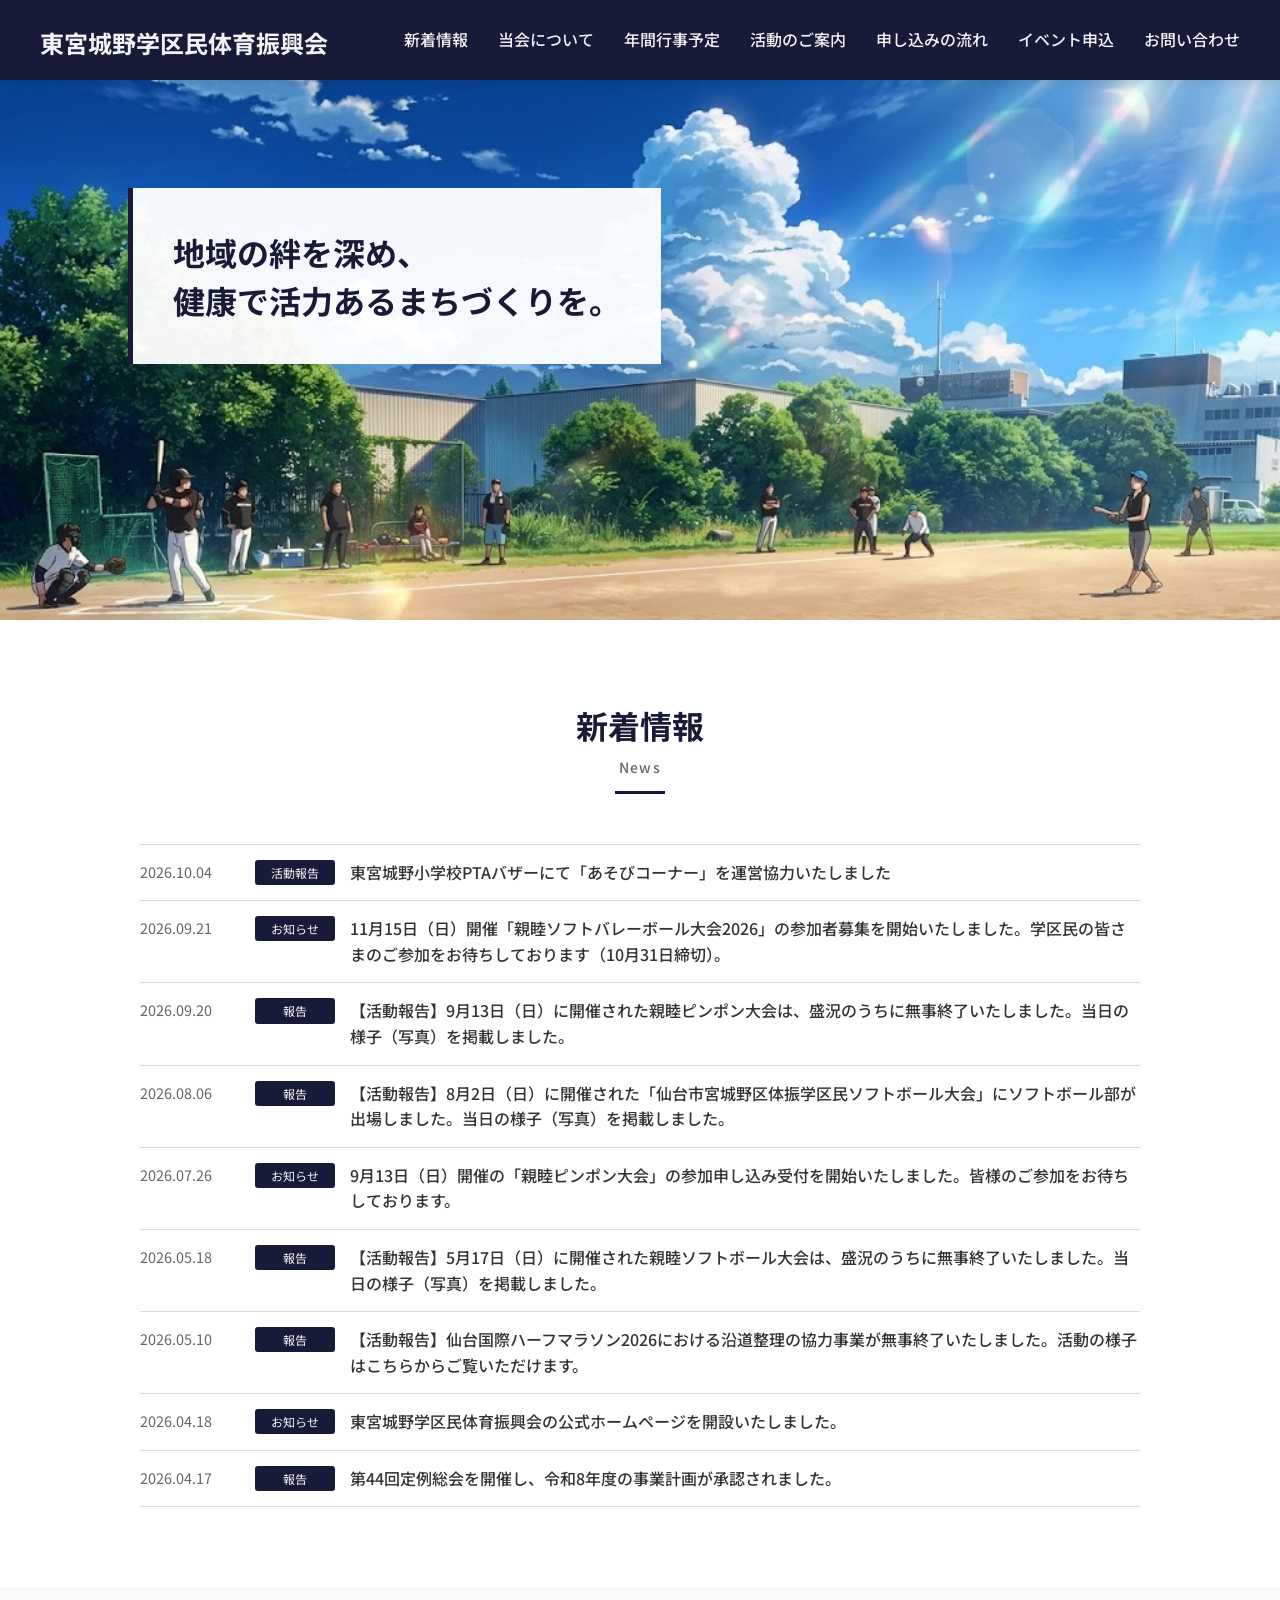
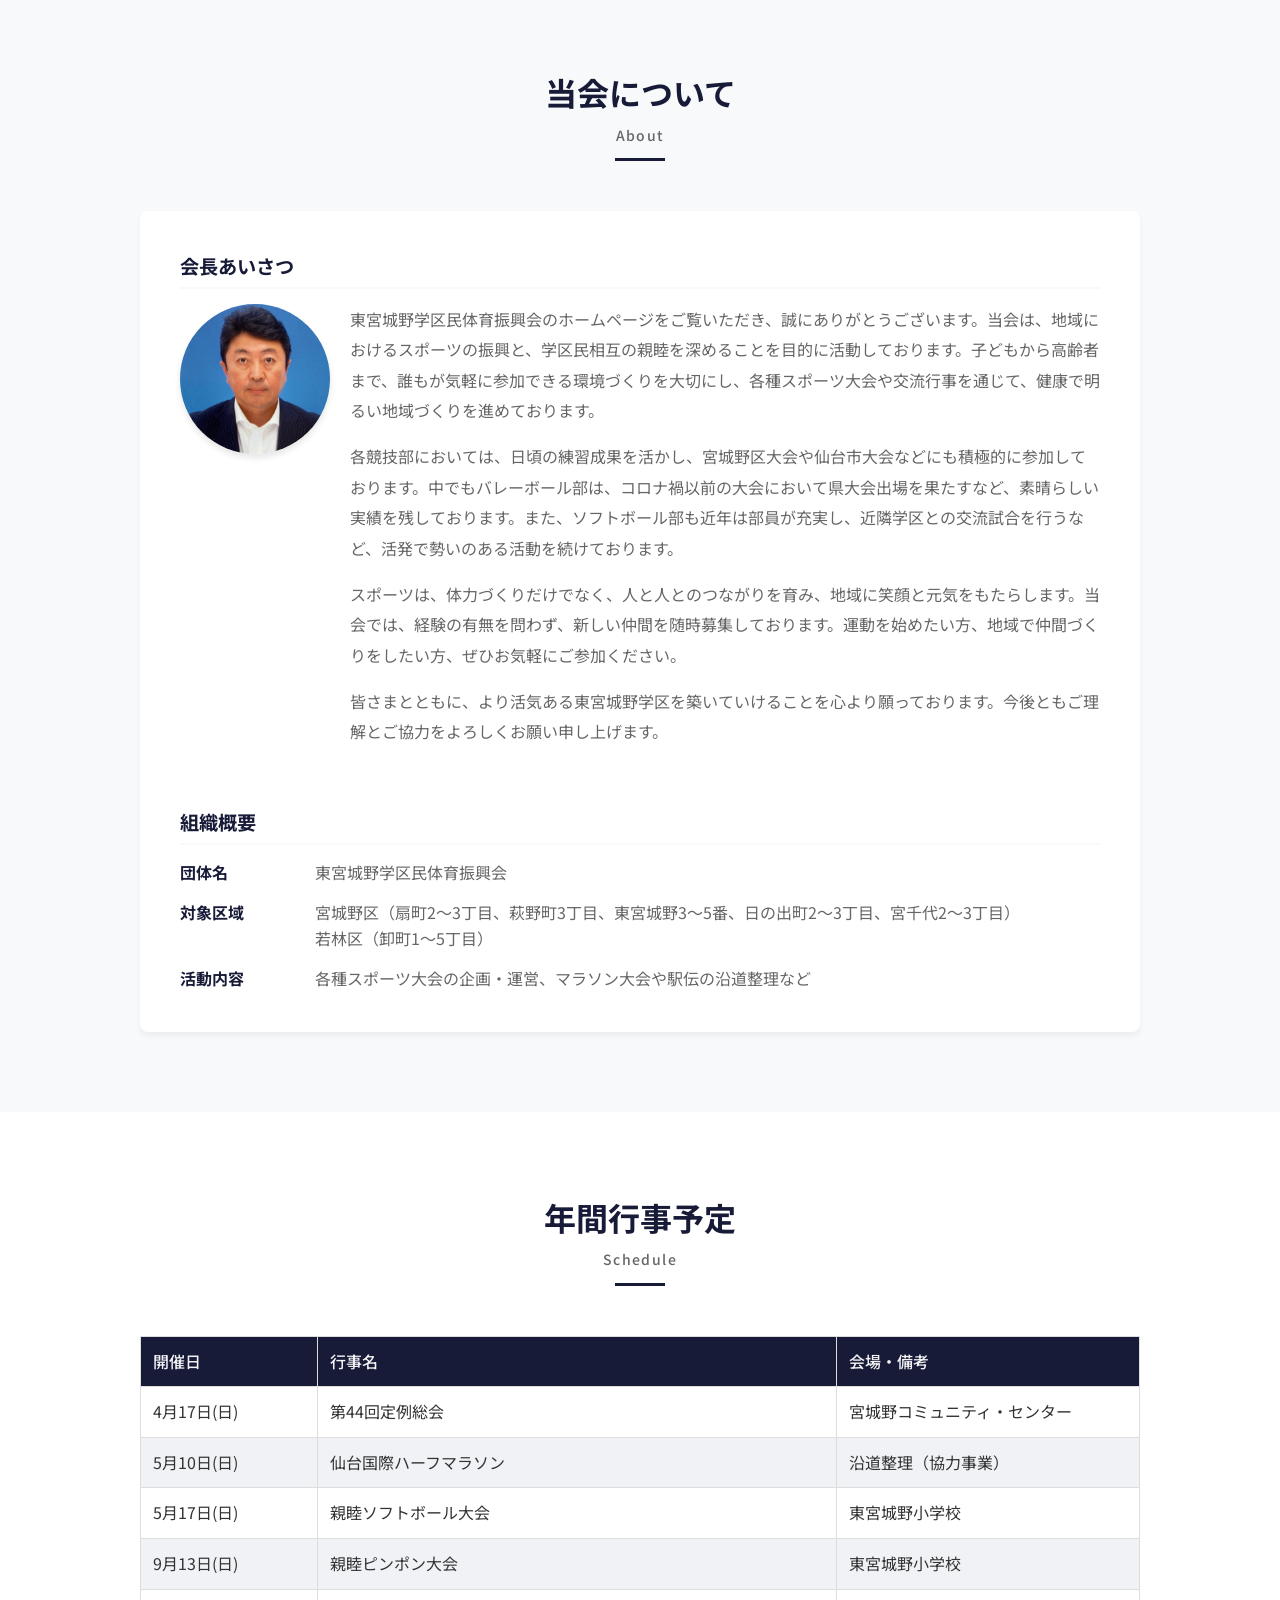
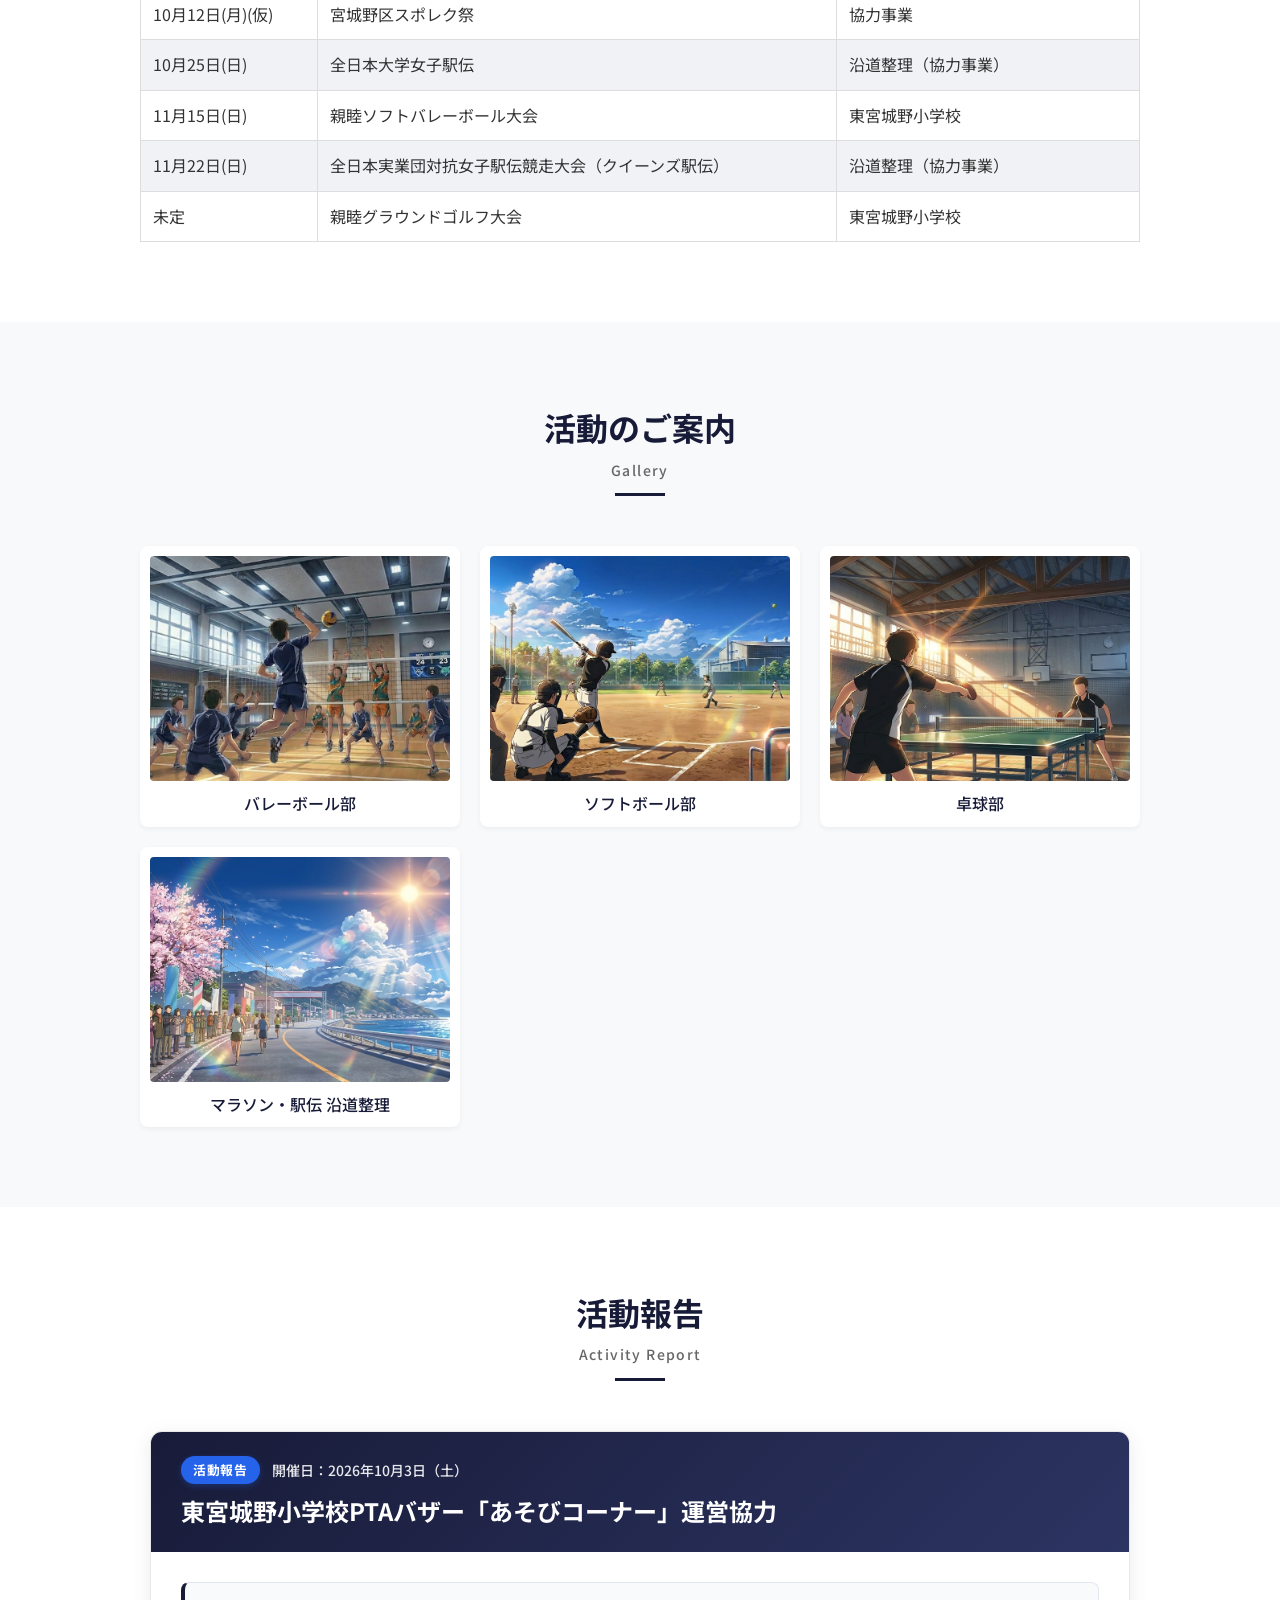
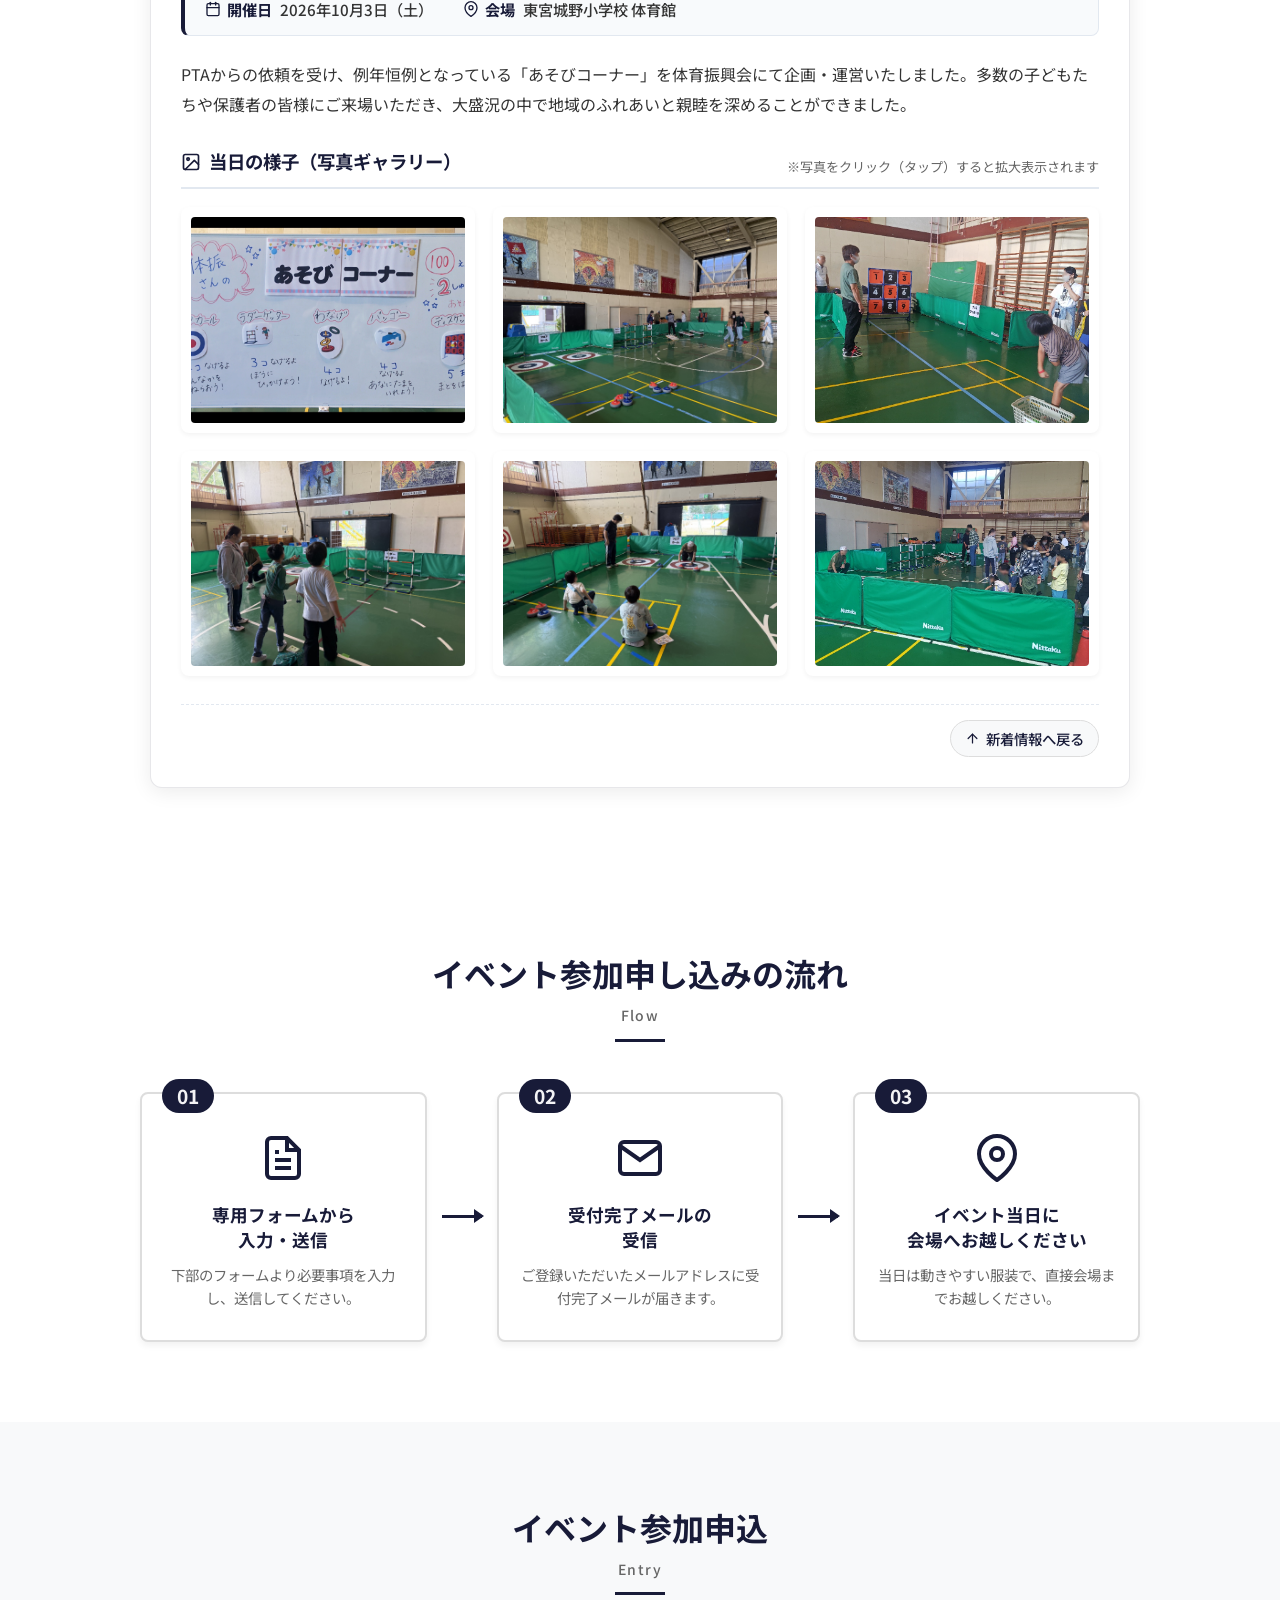
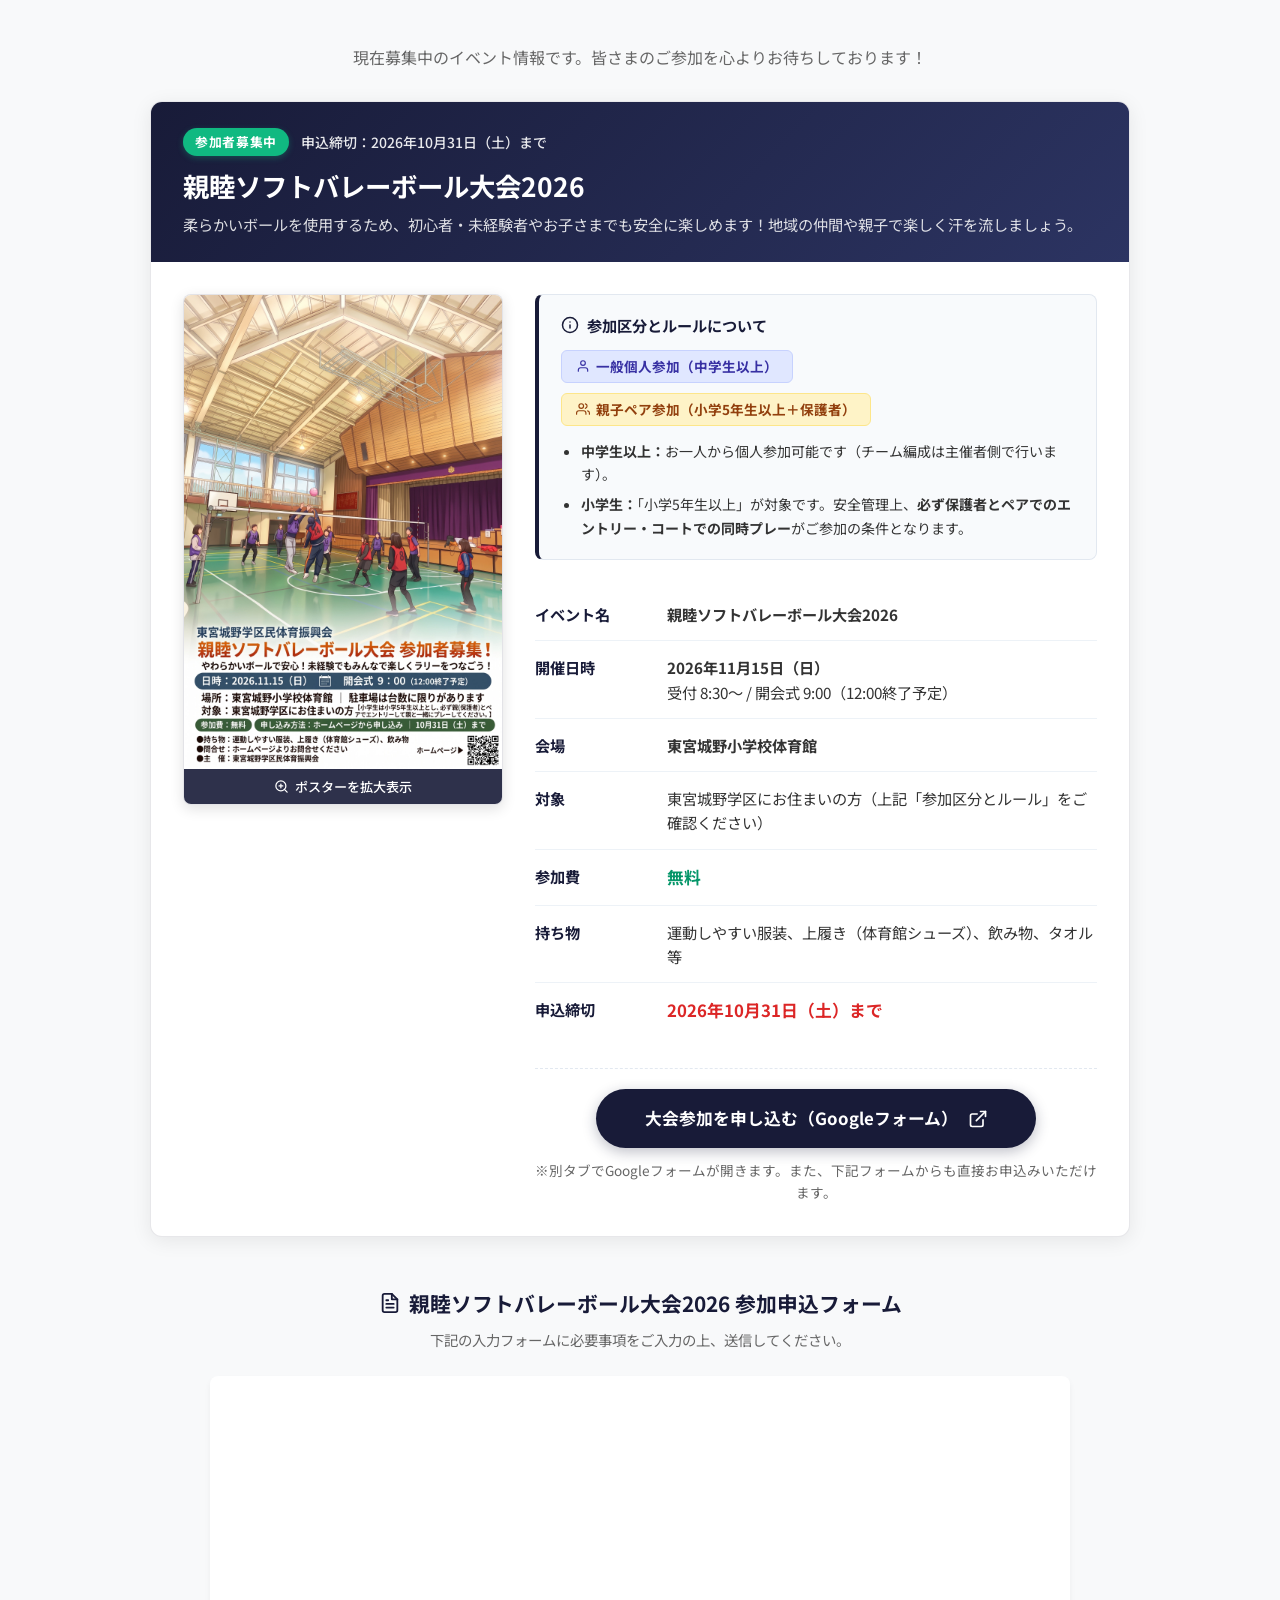
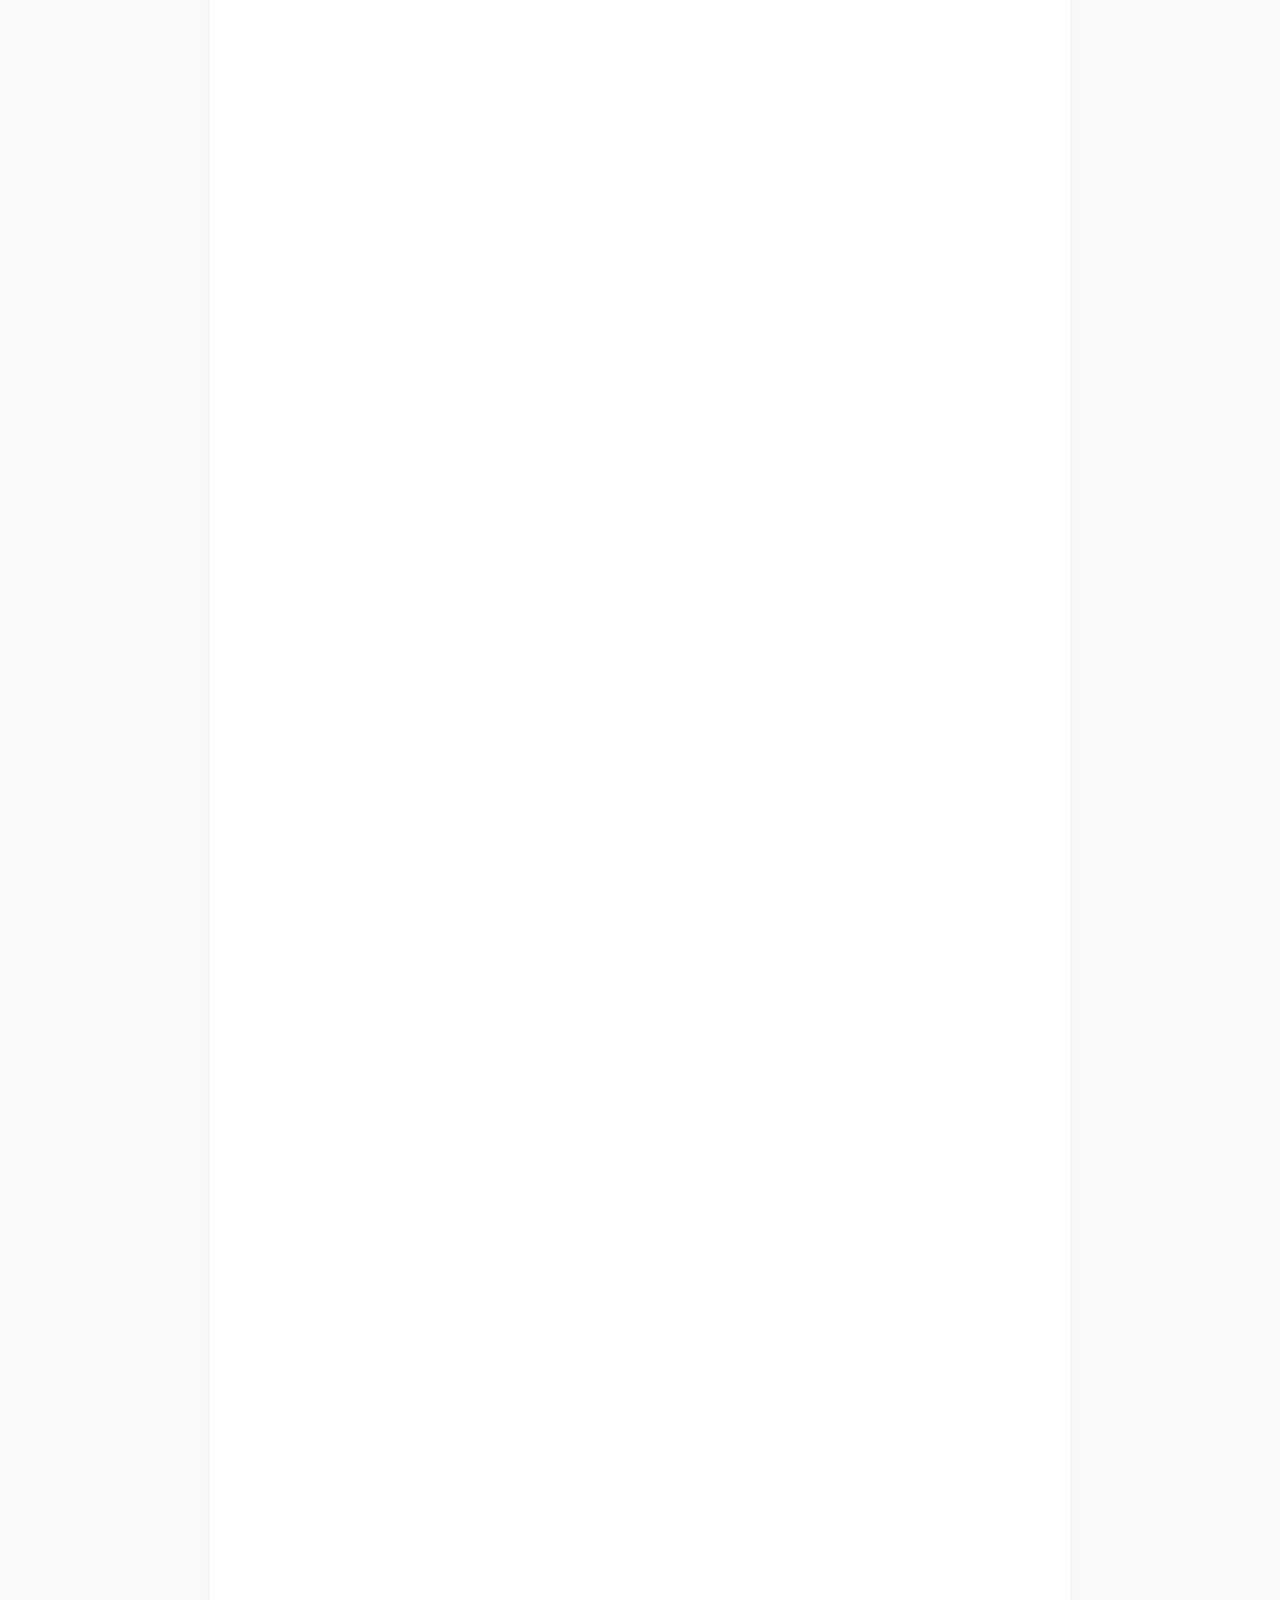
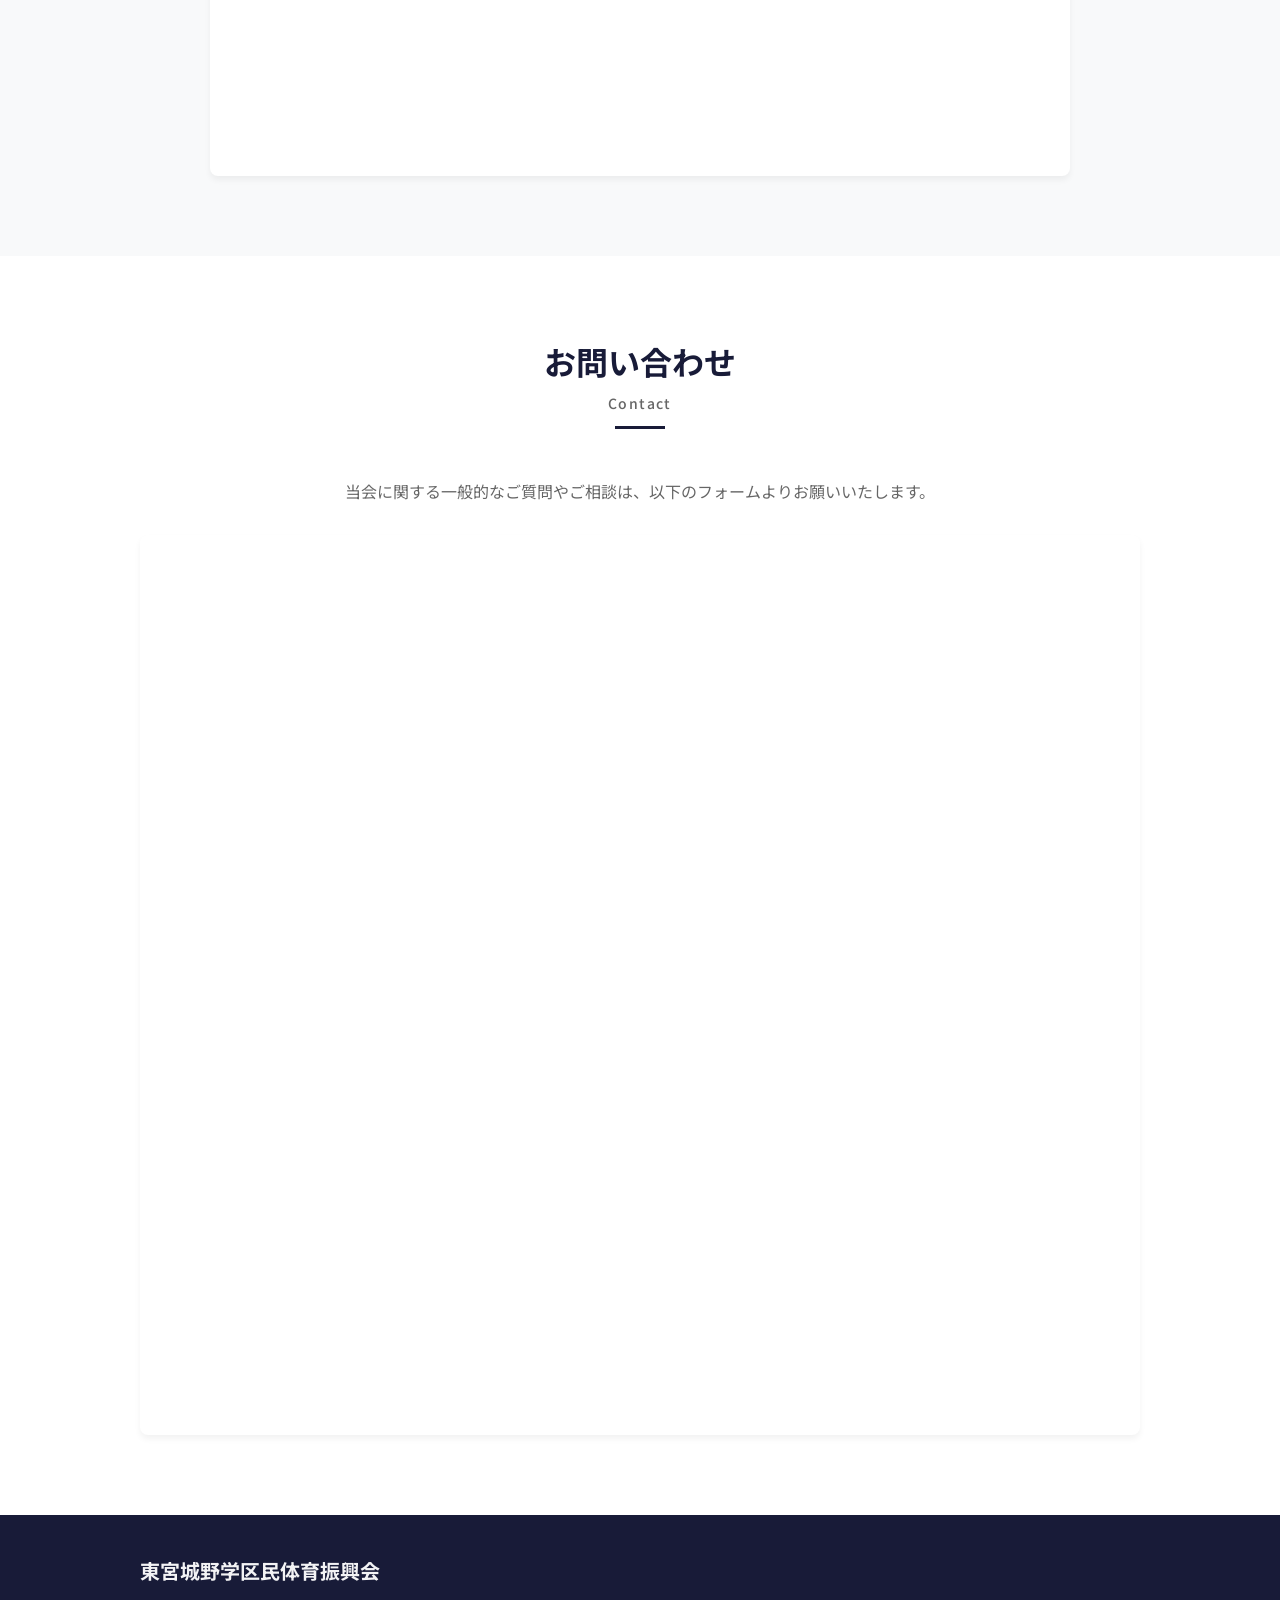
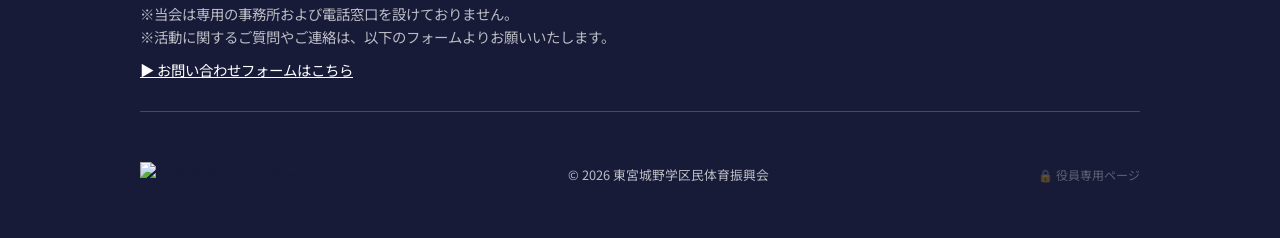
==== commit 0ce72b03: "Add: 2026年度PTAバザーあそびコーナー活動報告と写真ギャラリー追加" ====
--- a/index.html
+++ b/index.html
@@ -74,6 +74,11 @@
                 <h2 class="section-title">新着情報<span>News</span></h2>
                 <ul class="news-list">
                     <li class="news-item">
+                        <time class="news-date" datetime="2026-10-04">2026.10.04</time>
+                        <span class="news-category">活動報告</span>
+                        <a href="#report-pta-2026" class="news-link">東宮城野小学校PTAバザーにて「あそびコーナー」を運営協力いたしました</a>
+                    </li>
+                    <li class="news-item">
                         <time class="news-date" datetime="2026-09-21">2026.09.21</time>
                         <span class="news-category">お知らせ</span>
                         <a href="#entry" class="news-link">11月15日（日）開催「親睦ソフトバレーボール大会2026」の参加者募集を開始いたしました。学区民の皆さまのご参加をお待ちしております（10月31日締切）。</a>
@@ -259,6 +264,99 @@
                             </div>
                             <p class="gallery-caption">マラソン・駅伝 沿道整理</p>
                         </a>
+                    </div>
+                </div>
+            </div>
+        </section>
+
+        <!-- 活動報告 (Activity Report) -->
+        <section id="report-pta-2026" class="section report-section">
+            <div class="container">
+                <h2 class="section-title">活動報告<span>Activity Report</span></h2>
+
+                <div class="report-card">
+                    <div class="report-card-header">
+                        <div class="report-meta-tags">
+                            <span class="report-status-badge">活動報告</span>
+                            <span class="report-date-tag">開催日：2026年10月3日（土）</span>
+                        </div>
+                        <h3 class="report-card-title">東宮城野小学校PTAバザー「あそびコーナー」運営協力</h3>
+                    </div>
+
+                    <div class="report-card-body">
+                        <!-- 開催概要 -->
+                        <div class="report-info-box">
+                            <div class="report-info-item">
+                                <span class="report-info-label">
+                                    <svg width="16" height="16" viewBox="0 0 24 24" fill="none" stroke="currentColor" stroke-width="2" stroke-linecap="round" stroke-linejoin="round"><rect x="3" y="4" width="18" height="18" rx="2" ry="2"></rect><line x1="16" y1="2" x2="16" y2="6"></line><line x1="8" y1="2" x2="8" y2="6"></line><line x1="3" y1="10" x2="21" y2="10"></line></svg>
+                                    開催日
+                                </span>
+                                <span class="report-info-val">2026年10月3日（土）</span>
+                            </div>
+                            <div class="report-info-item">
+                                <span class="report-info-label">
+                                    <svg width="16" height="16" viewBox="0 0 24 24" fill="none" stroke="currentColor" stroke-width="2" stroke-linecap="round" stroke-linejoin="round"><path d="M21 10c0 7-9 13-9 13s-9-6-9-13a9 9 0 0 1 18 0z"></path><circle cx="12" cy="10" r="3"></circle></svg>
+                                    会場
+                                </span>
+                                <span class="report-info-val">東宮城野小学校 体育館</span>
+                            </div>
+                        </div>
+
+                        <!-- 概要文 -->
+                        <div class="report-lead-text">
+                            <p>PTAからの依頼を受け、例年恒例となっている「あそびコーナー」を体育振興会にて企画・運営いたしました。多数の子どもたちや保護者の皆様にご来場いただき、大盛況の中で地域のふれあいと親睦を深めることができました。</p>
+                        </div>
+
+                        <!-- 写真ギャラリー見出し -->
+                        <div class="report-gallery-header">
+                            <h4 class="report-gallery-title">
+                                <svg width="20" height="20" viewBox="0 0 24 24" fill="none" stroke="currentColor" stroke-width="2" stroke-linecap="round" stroke-linejoin="round"><rect x="3" y="3" width="18" height="18" rx="2" ry="2"></rect><circle cx="8.5" cy="8.5" r="1.5"></circle><polyline points="21 15 16 10 5 21"></polyline></svg>
+                                当日の様子（写真ギャラリー）
+                            </h4>
+                            <span class="report-gallery-sub">※写真をクリック（タップ）すると拡大表示されます</span>
+                        </div>
+
+                        <!-- 写真ギャラリー 6枚 -->
+                        <div class="report-gallery">
+                            <div class="gallery-item">
+                                <div class="gallery-img">
+                                    <img src="images/PTA_bazaar_2026/PTA_2026_1.jpeg" alt="東宮城野小学校PTAバザーあそびコーナーの様子1" loading="lazy">
+                                </div>
+                            </div>
+                            <div class="gallery-item">
+                                <div class="gallery-img">
+                                    <img src="images/PTA_bazaar_2026/PTA_2026_2.jpg" alt="東宮城野小学校PTAバザーあそびコーナーの様子2" loading="lazy">
+                                </div>
+                            </div>
+                            <div class="gallery-item">
+                                <div class="gallery-img">
+                                    <img src="images/PTA_bazaar_2026/PTA_2026_3.jpeg" alt="東宮城野小学校PTAバザーあそびコーナーの様子3" loading="lazy">
+                                </div>
+                            </div>
+                            <div class="gallery-item">
+                                <div class="gallery-img">
+                                    <img src="images/PTA_bazaar_2026/PTA_2026_4.jpg" alt="東宮城野小学校PTAバザーあそびコーナーの様子4" loading="lazy">
+                                </div>
+                            </div>
+                            <div class="gallery-item">
+                                <div class="gallery-img">
+                                    <img src="images/PTA_bazaar_2026/PTA_2026_5.jpg" alt="東宮城野小学校PTAバザーあそびコーナーの様子5" loading="lazy">
+                                </div>
+                            </div>
+                            <div class="gallery-item">
+                                <div class="gallery-img">
+                                    <img src="images/PTA_bazaar_2026/PTA_2026_6.jpeg" alt="東宮城野小学校PTAバザーあそびコーナーの様子6" loading="lazy">
+                                </div>
+                            </div>
+                        </div>
+
+                        <!-- ページ内ナビゲーション -->
+                        <div class="report-footer-nav">
+                            <a href="#home" class="report-back-btn">
+                                <svg width="15" height="15" viewBox="0 0 24 24" fill="none" stroke="currentColor" stroke-width="2" stroke-linecap="round" stroke-linejoin="round"><line x1="12" y1="19" x2="12" y2="5"></line><polyline points="5 12 12 5 19 12"></polyline></svg>
+                                新着情報へ戻る
+                            </a>
+                        </div>
                     </div>
                 </div>
             </div>
@@ -536,6 +634,13 @@
                     closeModal();
                 }
             });
+
+            // ESCキーでモーダルを閉じる
+            window.addEventListener('keydown', (e) => {
+                if (e.key === 'Escape' && modal.classList.contains('active')) {
+                    closeModal();
+                }
+            });
         });
 
 
--- a/style.css
+++ b/style.css
@@ -1198,6 +1198,223 @@
     font-size: 0.9rem;
 }
 
-
-
-
+/* ==========================================================================
+   Activity Report (活動報告)
+   ========================================================================== */
+html {
+    scroll-behavior: smooth;
+}
+
+section[id],
+#report-pta-2026 {
+    scroll-margin-top: calc(var(--header-height) + 20px);
+}
+
+.report-section {
+    background-color: var(--color-bg);
+}
+
+.report-card {
+    background: #fff;
+    border-radius: 12px;
+    box-shadow: 0 4px 20px rgba(0, 0, 0, 0.08);
+    border: 1px solid rgba(24, 27, 56, 0.1);
+    overflow: hidden;
+    max-width: 980px;
+    margin: 0 auto;
+    transition: box-shadow 0.3s ease;
+}
+
+.report-card:hover {
+    box-shadow: 0 8px 30px rgba(0, 0, 0, 0.12);
+}
+
+.report-card-header {
+    background: linear-gradient(135deg, rgb(24, 27, 56) 0%, #2c3462 100%);
+    color: #fff;
+    padding: 24px 30px;
+}
+
+.report-meta-tags {
+    display: flex;
+    align-items: center;
+    gap: 12px;
+    margin-bottom: 10px;
+    flex-wrap: wrap;
+}
+
+.report-status-badge {
+    display: inline-block;
+    background-color: #2563eb;
+    color: #fff;
+    font-size: 0.8rem;
+    font-weight: 700;
+    padding: 4px 12px;
+    border-radius: 20px;
+    letter-spacing: 0.05em;
+    box-shadow: 0 2px 6px rgba(37, 99, 235, 0.3);
+}
+
+.report-date-tag {
+    font-size: 0.875rem;
+    color: rgba(255, 255, 255, 0.9);
+    font-weight: 500;
+}
+
+.report-card-title {
+    font-size: 1.5rem;
+    font-weight: 700;
+    line-height: 1.4;
+    margin: 0;
+    color: #fff;
+}
+
+.report-card-body {
+    padding: 30px;
+}
+
+.report-info-box {
+    display: flex;
+    flex-wrap: wrap;
+    gap: 16px 30px;
+    background: #f8fafc;
+    border: 1px solid #e2e8f0;
+    border-left: 4px solid var(--color-primary);
+    border-radius: 8px;
+    padding: 14px 20px;
+    margin-bottom: 24px;
+}
+
+.report-info-item {
+    display: inline-flex;
+    align-items: center;
+    gap: 8px;
+    font-size: 0.95rem;
+}
+
+.report-info-label {
+    display: inline-flex;
+    align-items: center;
+    gap: 6px;
+    font-weight: 700;
+    color: var(--color-primary);
+}
+
+.report-info-val {
+    color: var(--color-text);
+    font-weight: 500;
+}
+
+.report-lead-text {
+    font-size: 1rem;
+    line-height: 1.85;
+    color: var(--color-text);
+    margin-bottom: 28px;
+}
+
+.report-lead-text p {
+    margin: 0;
+}
+
+.report-gallery-header {
+    margin-bottom: 18px;
+    border-bottom: 2px solid #e2e8f0;
+    padding-bottom: 10px;
+    display: flex;
+    flex-wrap: wrap;
+    align-items: baseline;
+    justify-content: space-between;
+    gap: 8px;
+}
+
+.report-gallery-title {
+    font-size: 1.15rem;
+    font-weight: 700;
+    color: var(--color-primary);
+    display: inline-flex;
+    align-items: center;
+    gap: 8px;
+    margin: 0;
+}
+
+.report-gallery-sub {
+    font-size: 0.82rem;
+    color: var(--color-text-light);
+    margin: 0;
+}
+
+.report-gallery {
+    display: grid;
+    grid-template-columns: repeat(3, 1fr);
+    gap: 18px;
+}
+
+.report-gallery .gallery-img {
+    margin-bottom: 0;
+}
+
+.report-footer-nav {
+    margin-top: 28px;
+    text-align: right;
+    padding-top: 15px;
+    border-top: 1px dashed #e2e8f0;
+}
+
+.report-back-btn {
+    display: inline-flex;
+    align-items: center;
+    gap: 6px;
+    font-size: 0.9rem;
+    font-weight: 500;
+    color: var(--color-primary);
+    padding: 6px 14px;
+    border-radius: 20px;
+    background-color: var(--color-bg-light);
+    border: 1px solid var(--color-border);
+    transition: all 0.3s ease;
+}
+
+.report-back-btn:hover {
+    background-color: var(--color-primary);
+    color: #fff;
+    opacity: 1;
+}
+
+@media (max-width: 768px) {
+    .report-card-header {
+        padding: 20px 18px;
+    }
+    .report-card-title {
+        font-size: 1.3rem;
+    }
+    .report-card-body {
+        padding: 20px 16px;
+    }
+    .report-info-box {
+        flex-direction: column;
+        gap: 10px;
+        padding: 12px 16px;
+    }
+    .report-gallery {
+        grid-template-columns: repeat(2, 1fr);
+        gap: 12px;
+    }
+}
+
+@media (max-width: 480px) {
+    .report-gallery {
+        grid-template-columns: 1fr;
+        gap: 14px;
+    }
+    .report-card-title {
+        font-size: 1.15rem;
+    }
+    .report-footer-nav {
+        text-align: center;
+    }
+}
+
+
+
+
+
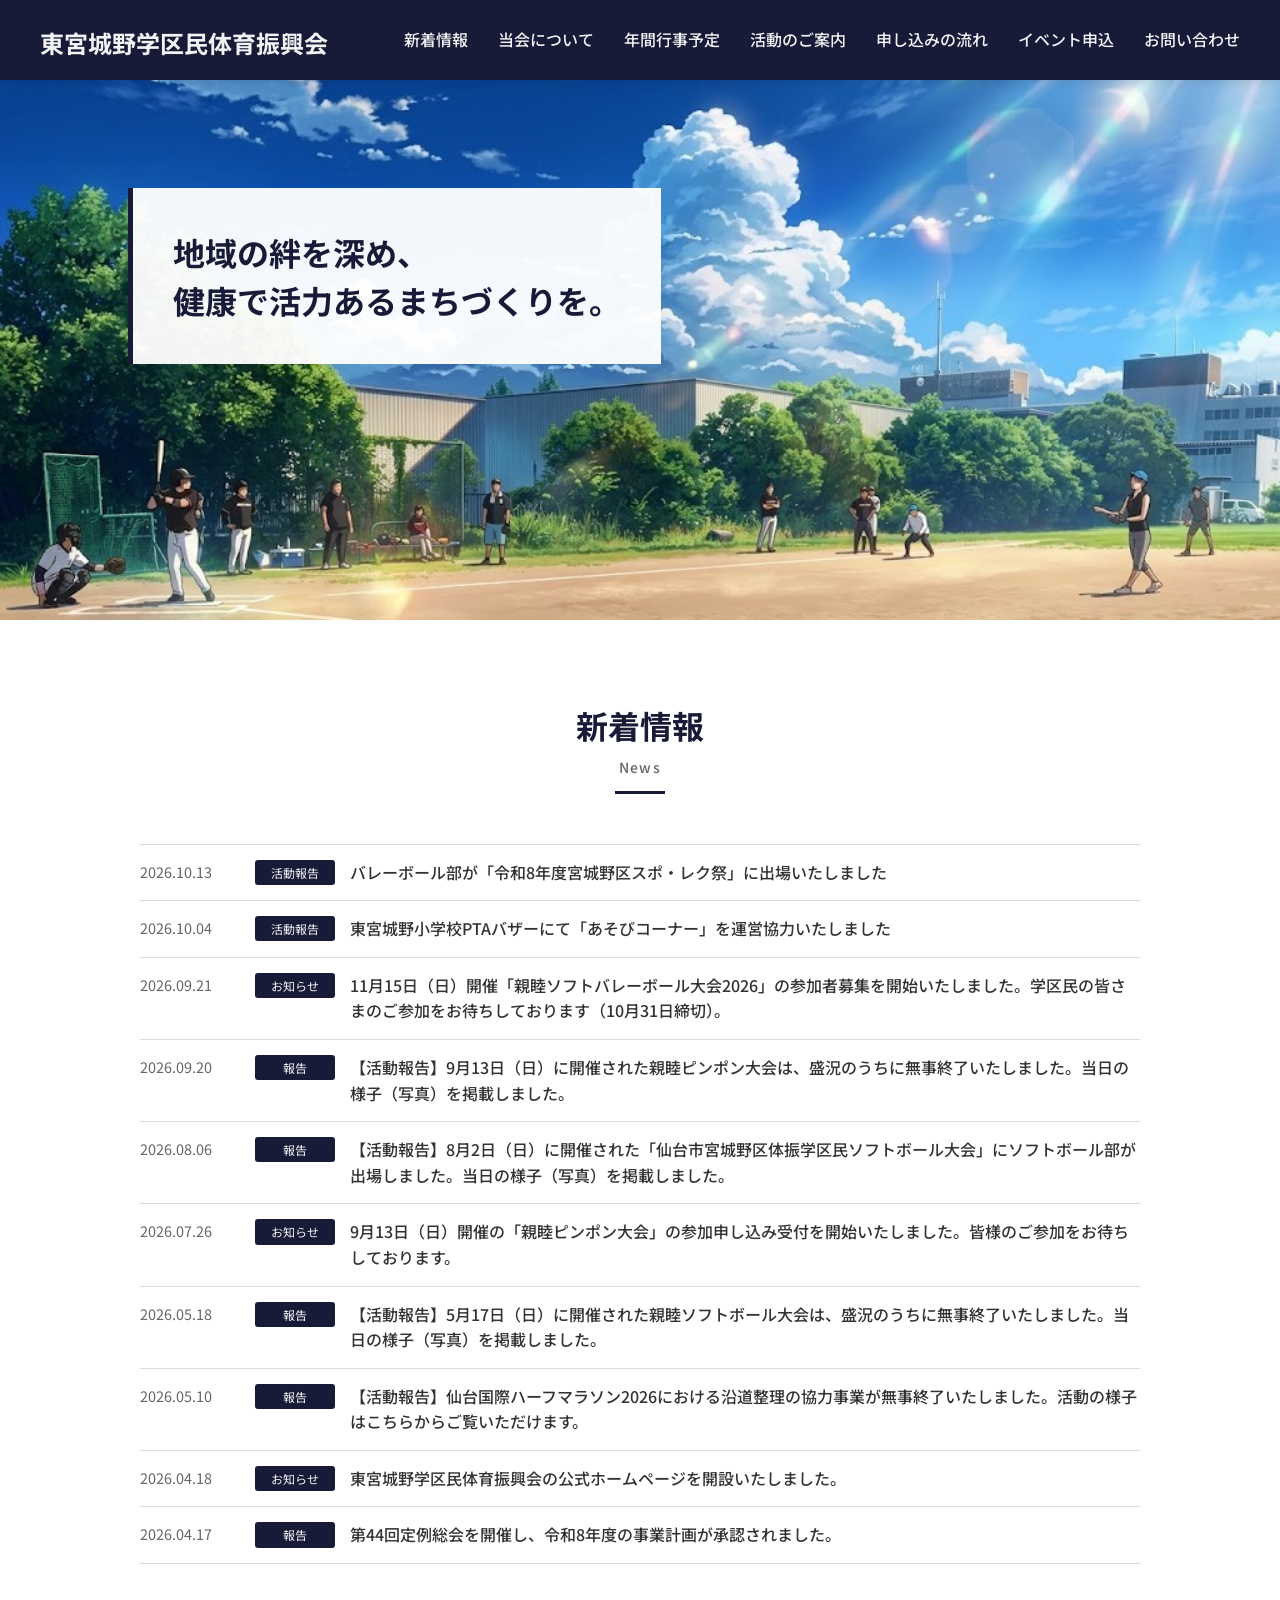
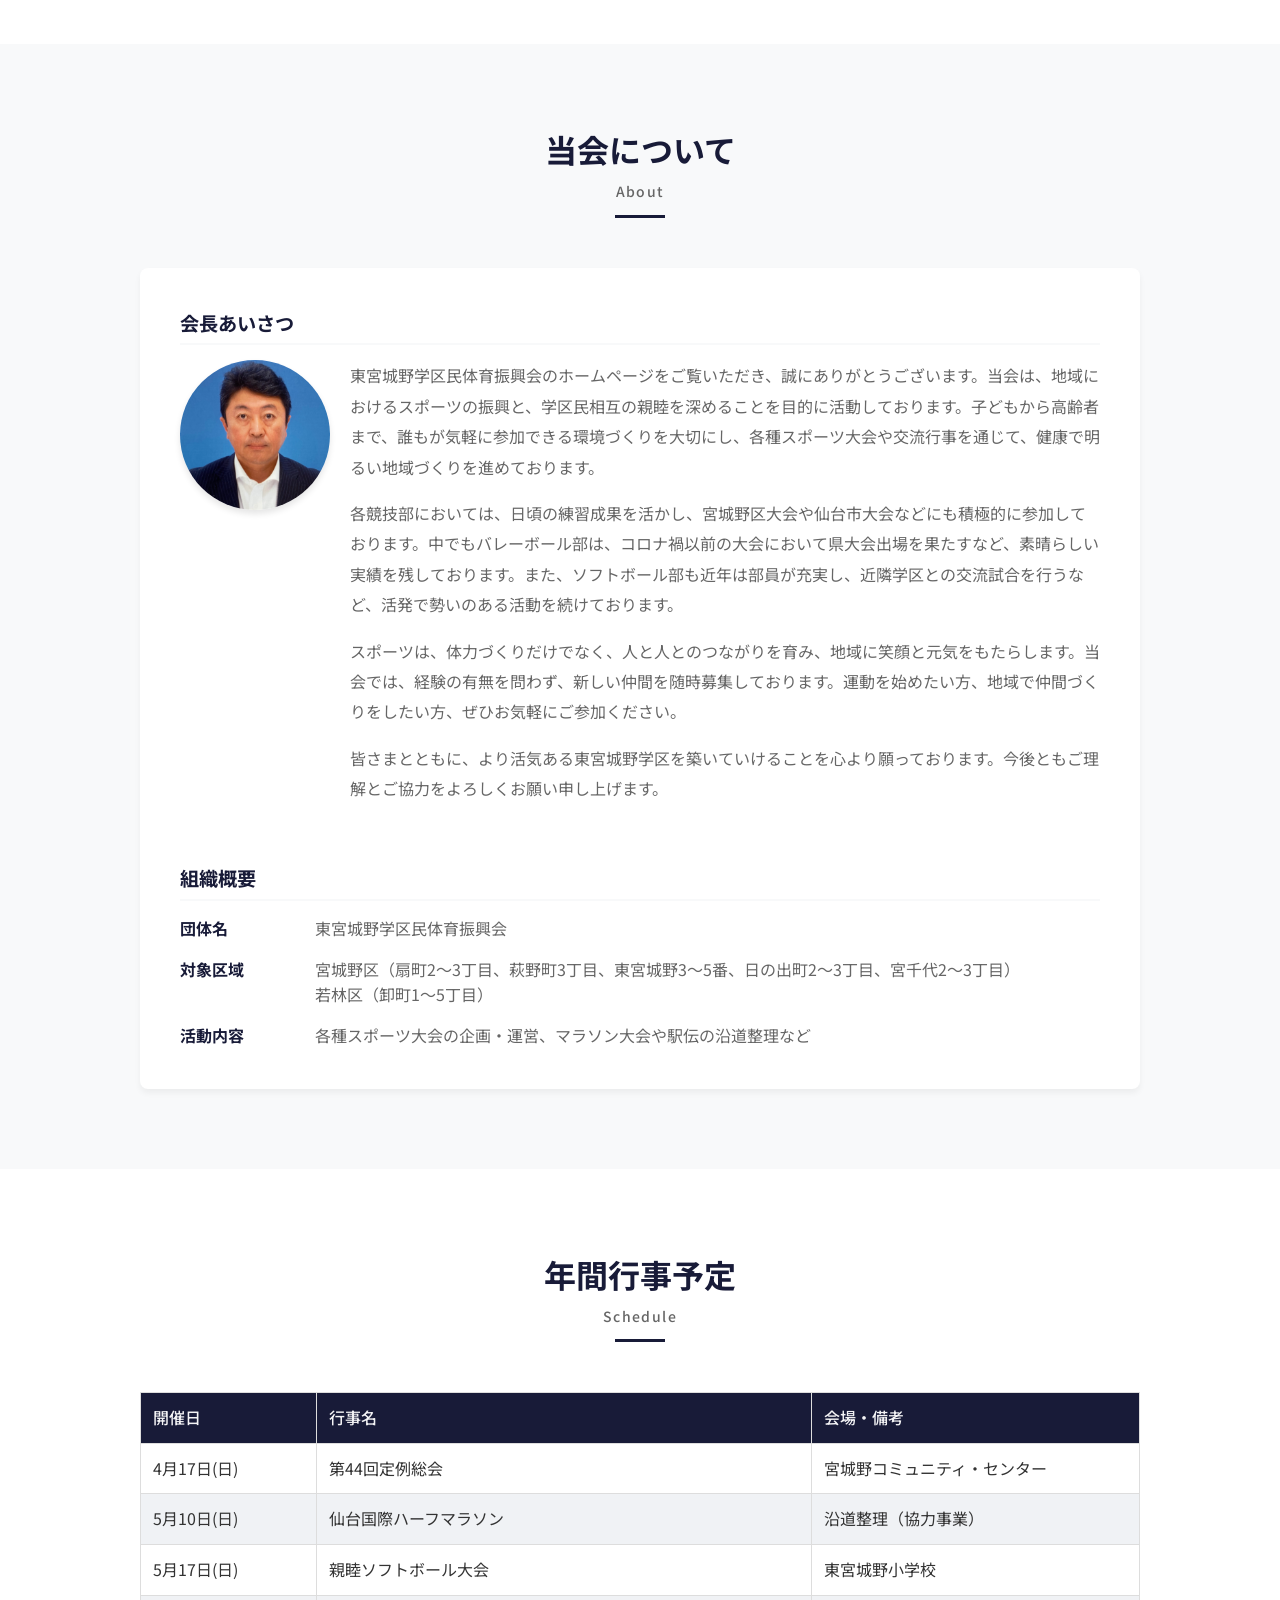
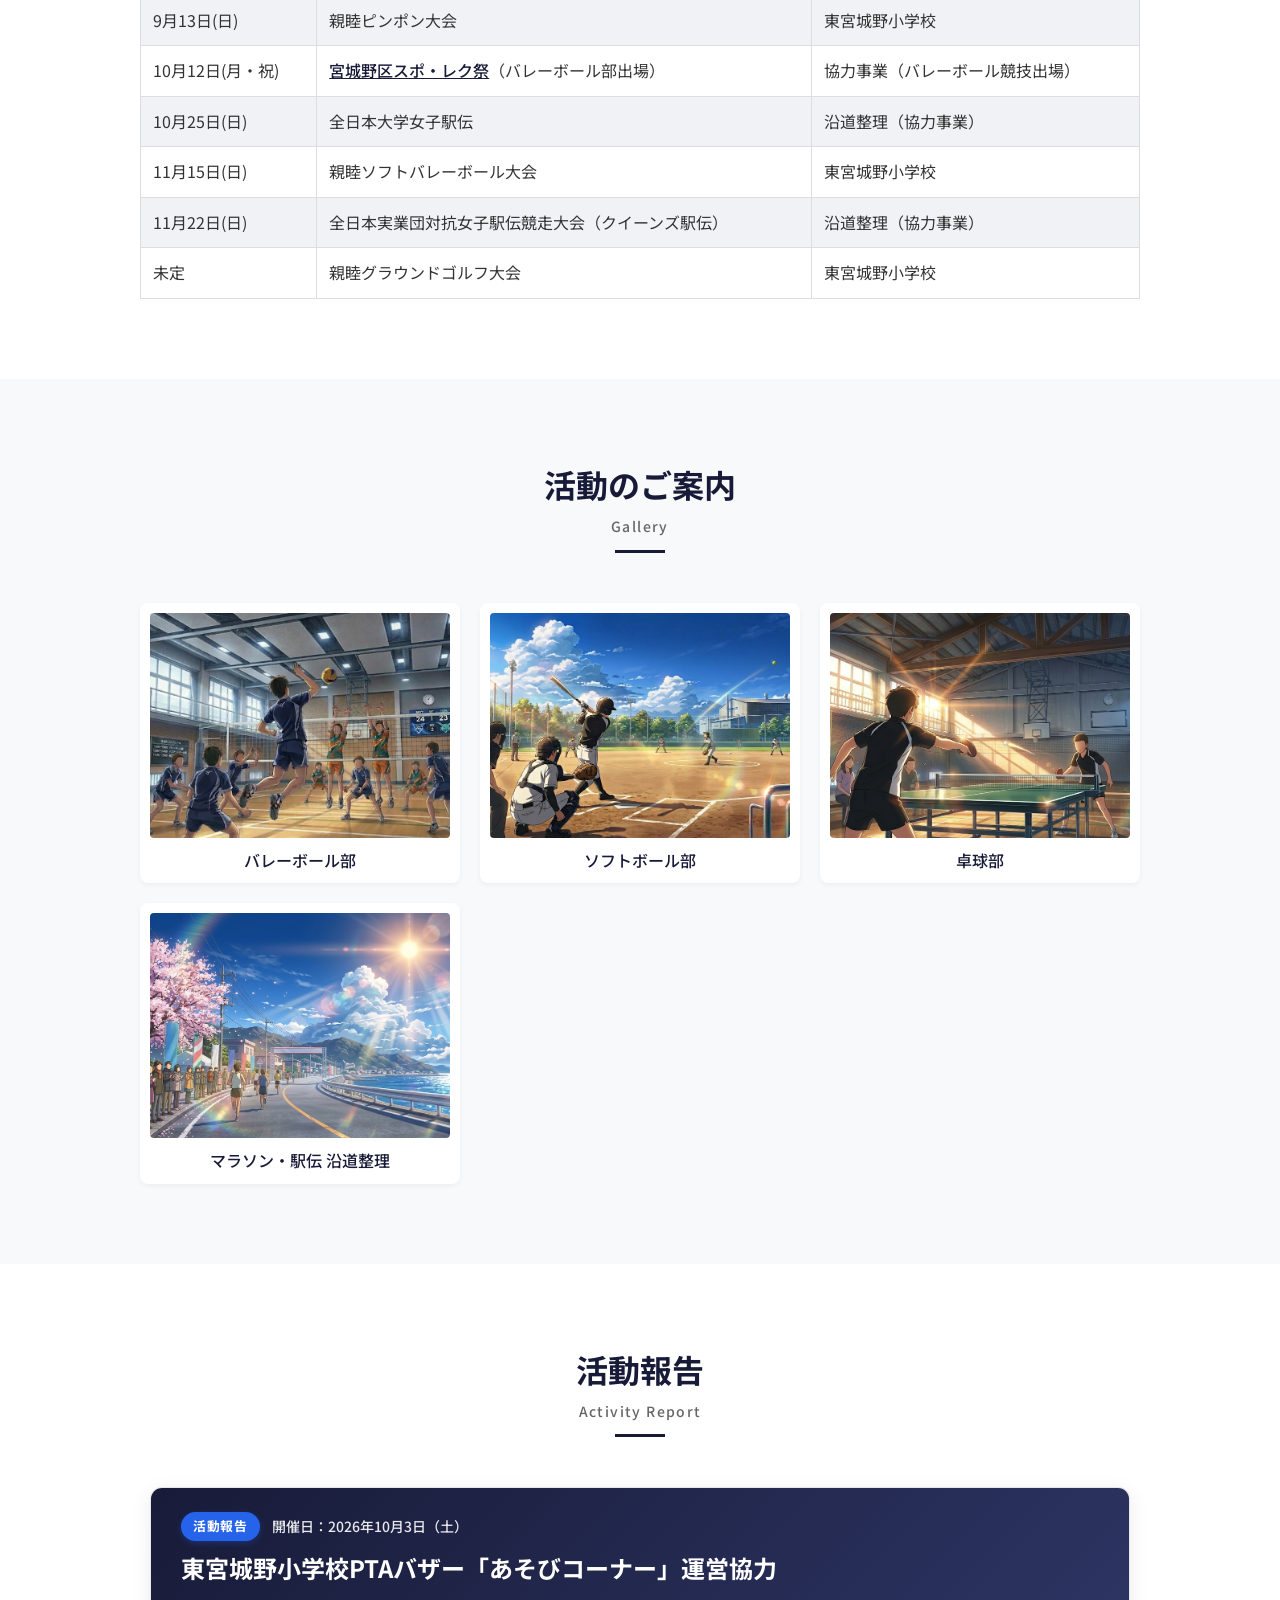
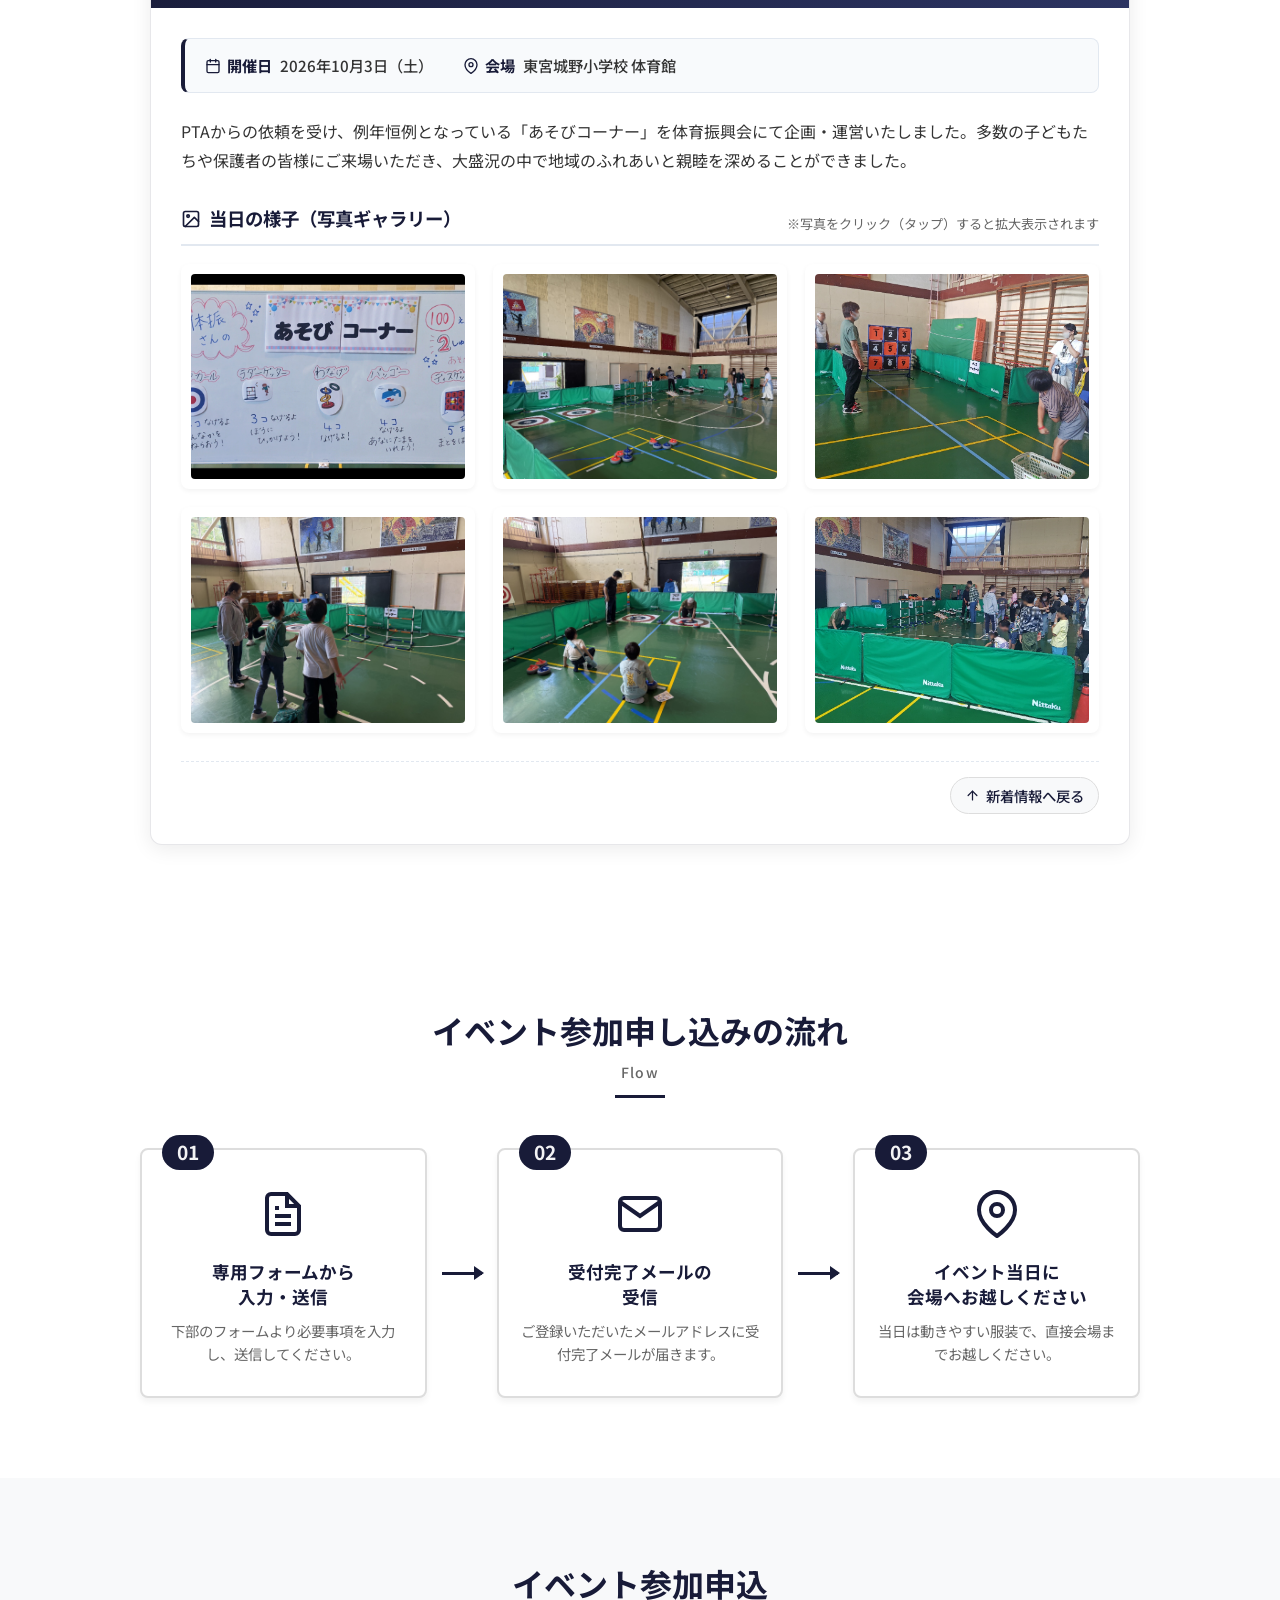
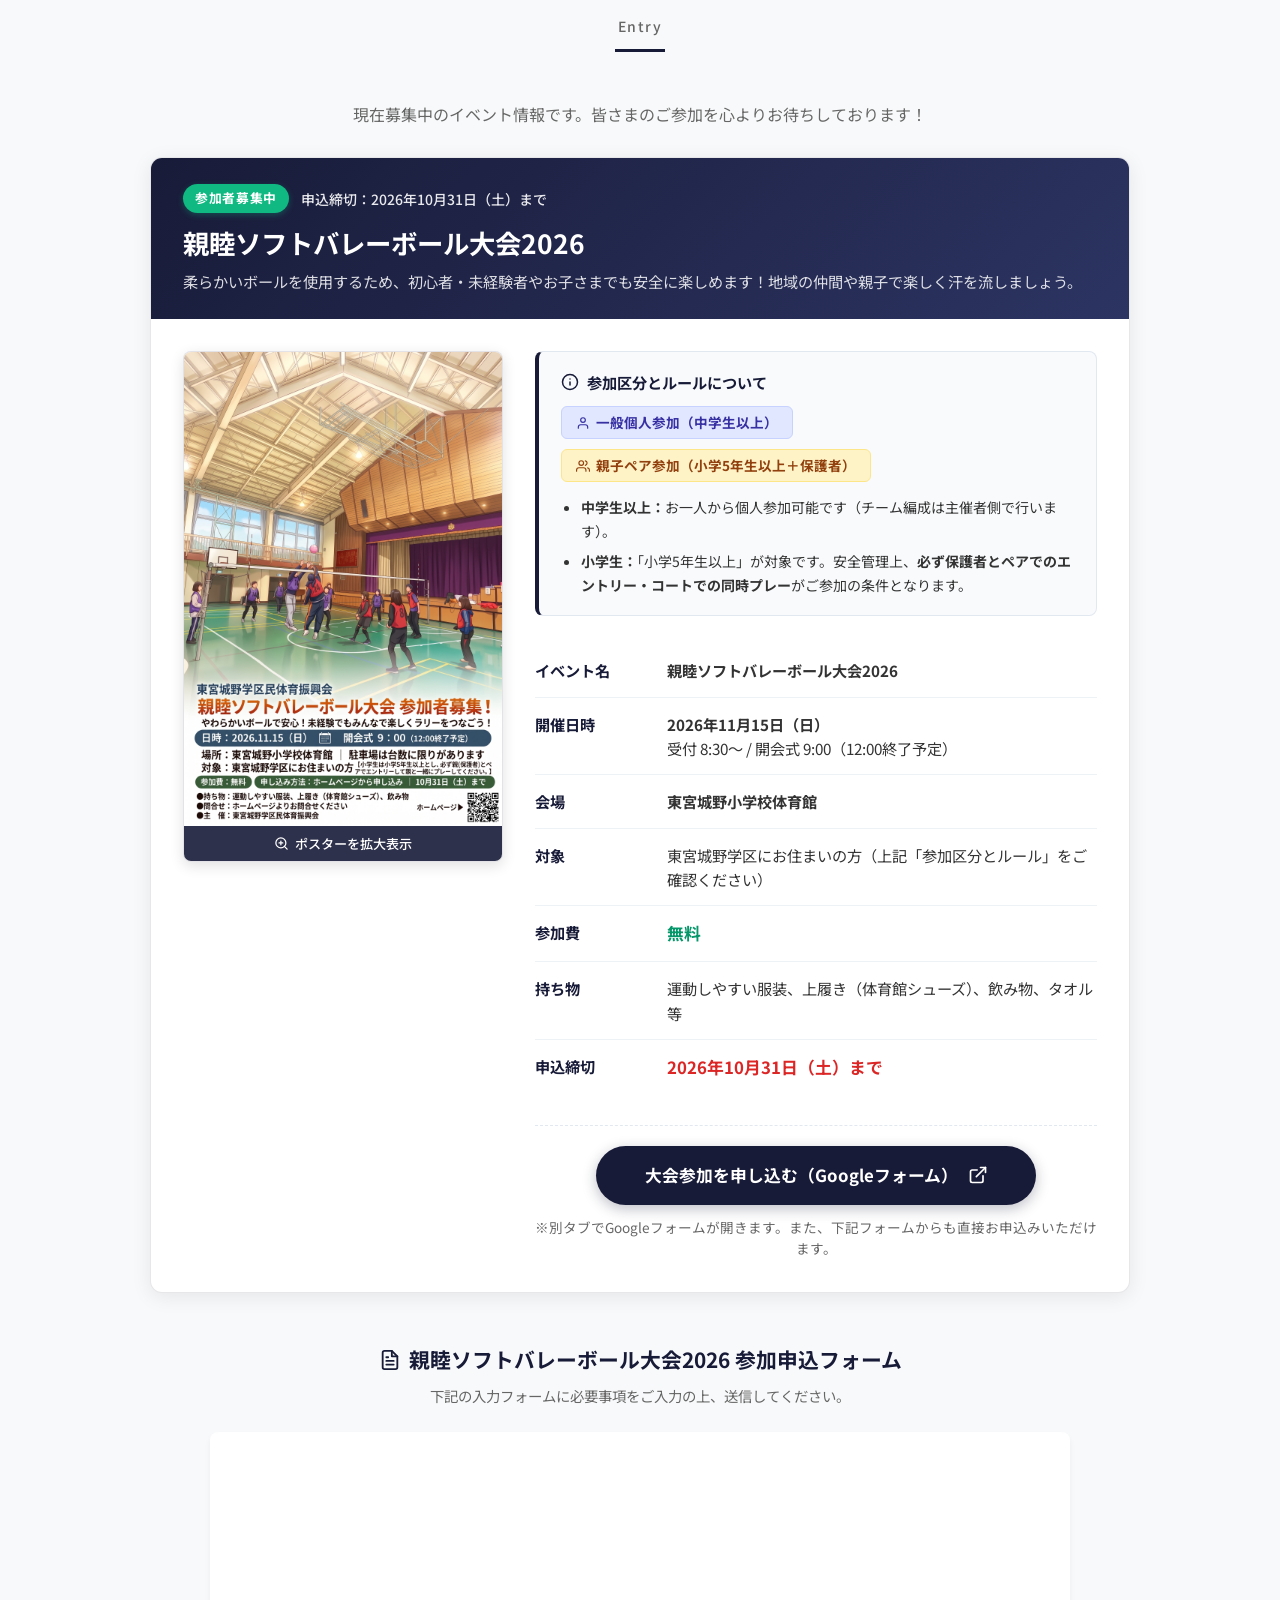
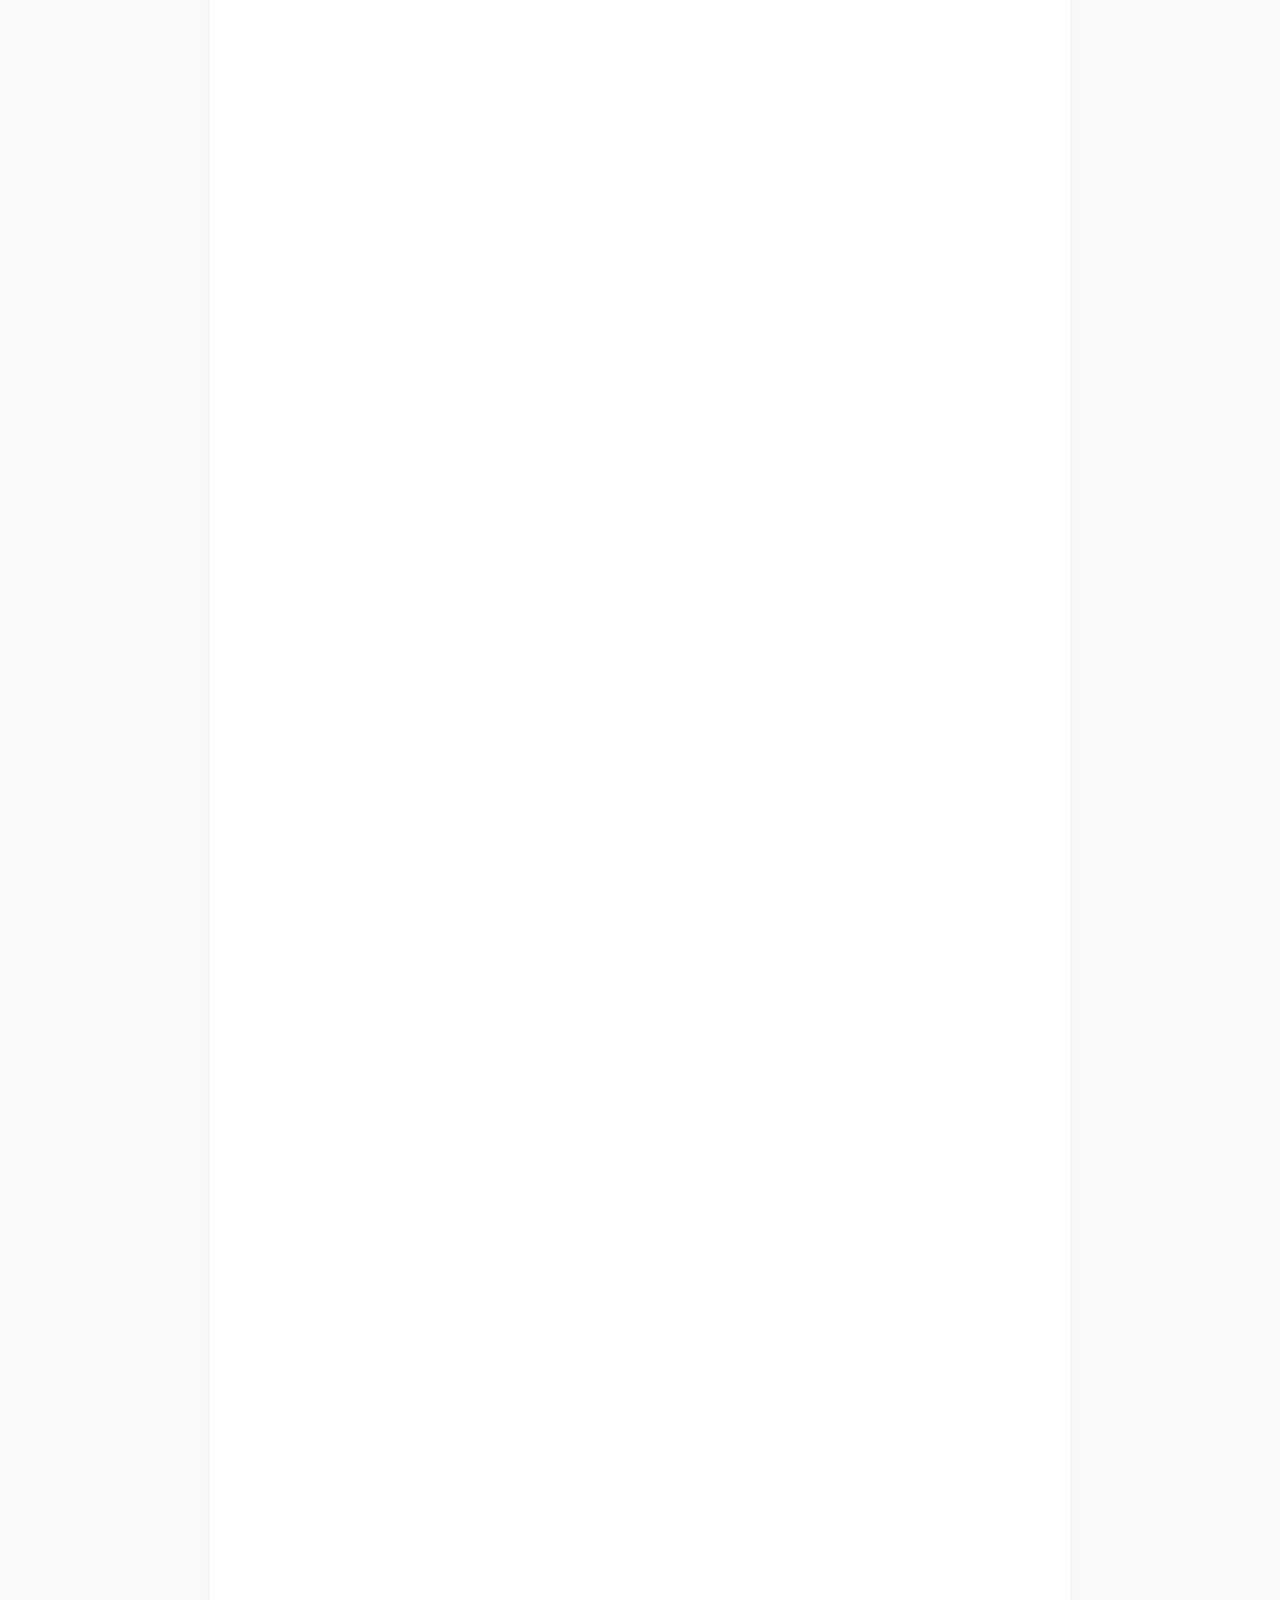
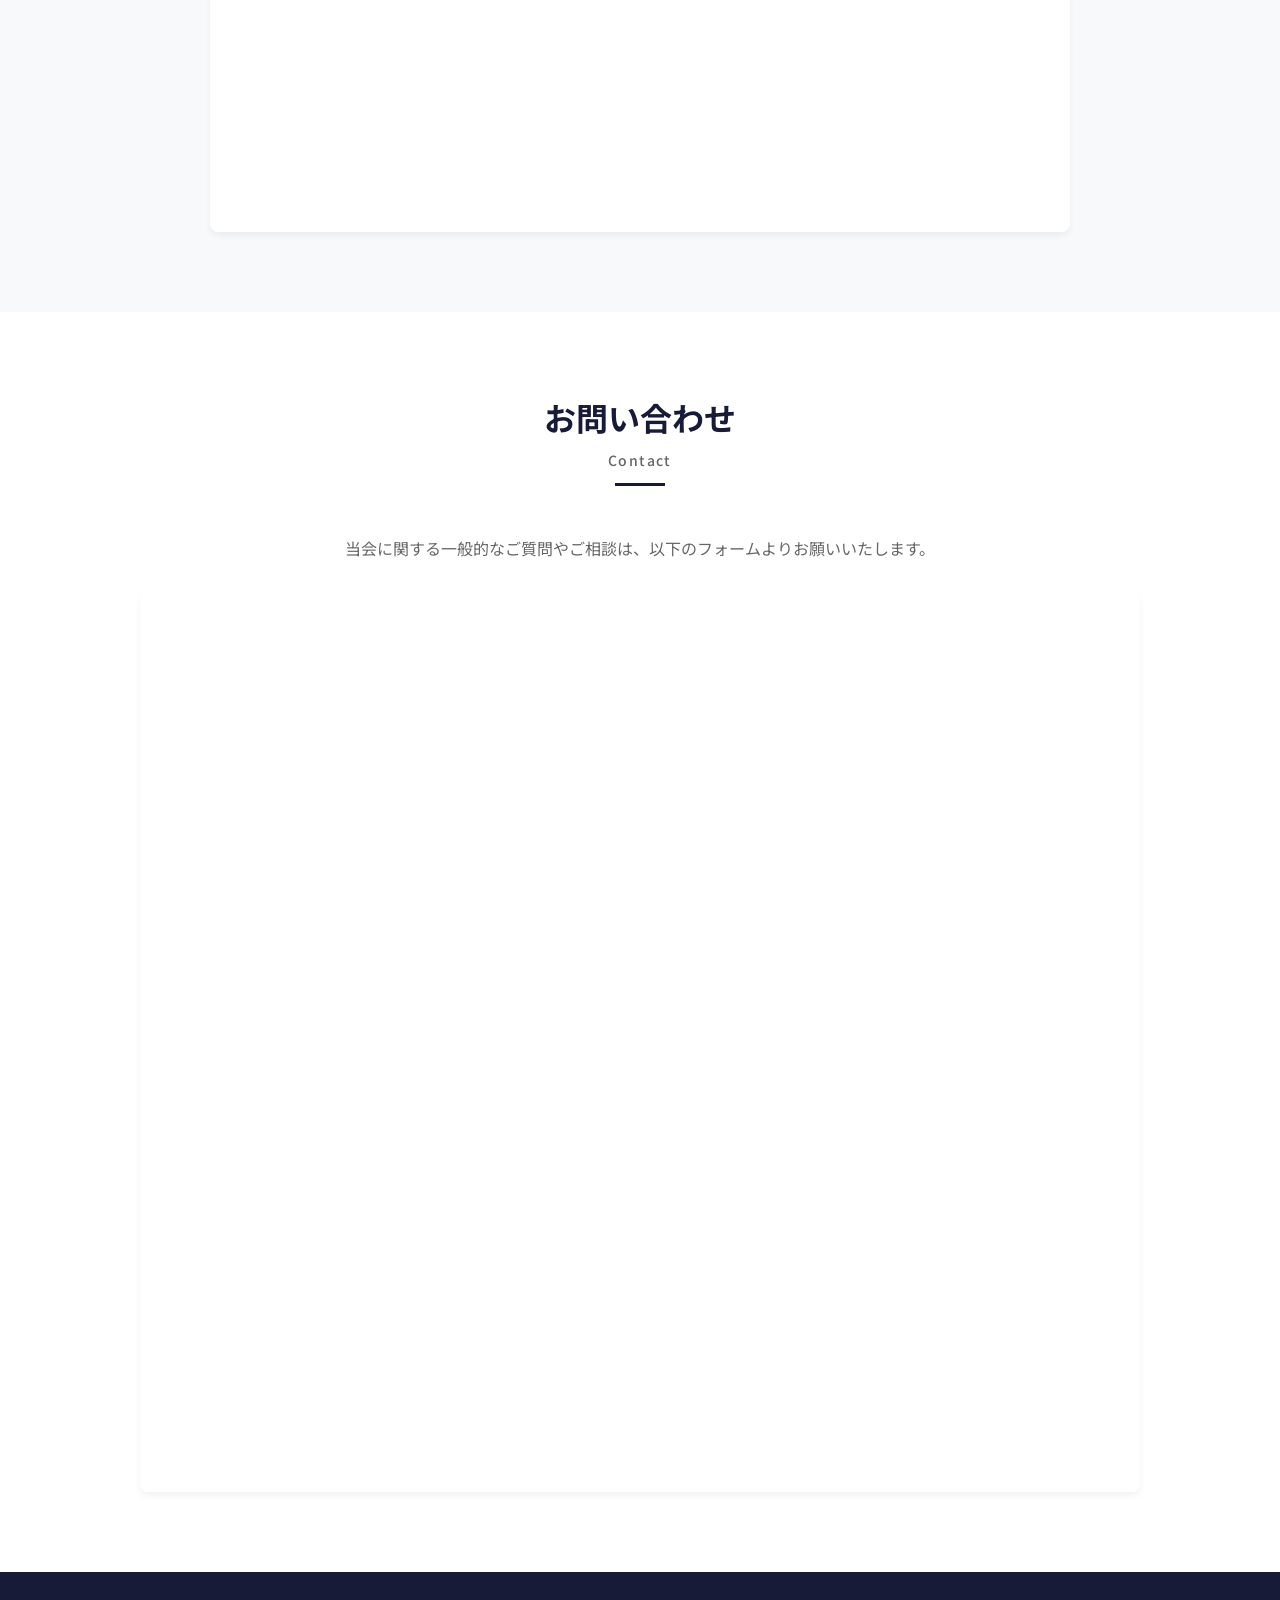
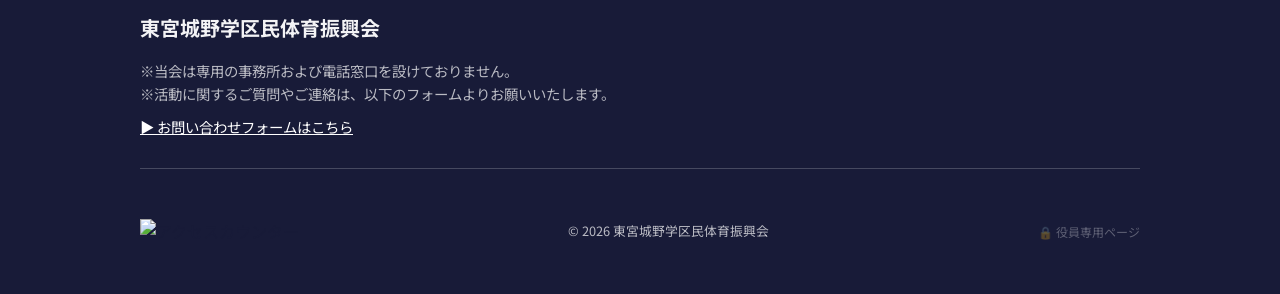
==== commit 91fb4a97: "Add: 2026年度宮城野区スポ・レク祭 バレーボール部活動報告と写真ギャラリー追加" ====
--- a/index.html
+++ b/index.html
@@ -74,6 +74,11 @@
                 <h2 class="section-title">新着情報<span>News</span></h2>
                 <ul class="news-list">
                     <li class="news-item">
+                        <time class="news-date" datetime="2026-10-13">2026.10.13</time>
+                        <span class="news-category">活動報告</span>
+                        <a href="volleyball.html#report-2026-sporec" class="news-link">バレーボール部が「令和8年度宮城野区スポ・レク祭」に出場いたしました</a>
+                    </li>
+                    <li class="news-item">
                         <time class="news-date" datetime="2026-10-04">2026.10.04</time>
                         <span class="news-category">活動報告</span>
                         <a href="#report-pta-2026" class="news-link">東宮城野小学校PTAバザーにて「あそびコーナー」を運営協力いたしました</a>
@@ -194,9 +199,9 @@
                                 <td>東宮城野小学校</td>
                             </tr>
                             <tr>
-                                <td>10月12日(月)(仮)</td>
-                                <td>宮城野区スポレク祭</td>
-                                <td>協力事業</td>
+                                <td>10月12日(月・祝)</td>
+                                <td><a href="volleyball.html#report-2026-sporec" style="color: var(--color-primary); font-weight: 500; text-decoration: underline;">宮城野区スポ・レク祭</a>（バレーボール部出場）</td>
+                                <td>協力事業（バレーボール競技出場）</td>
                             </tr>
                             <tr>
                                 <td>10月25日(日)</td>
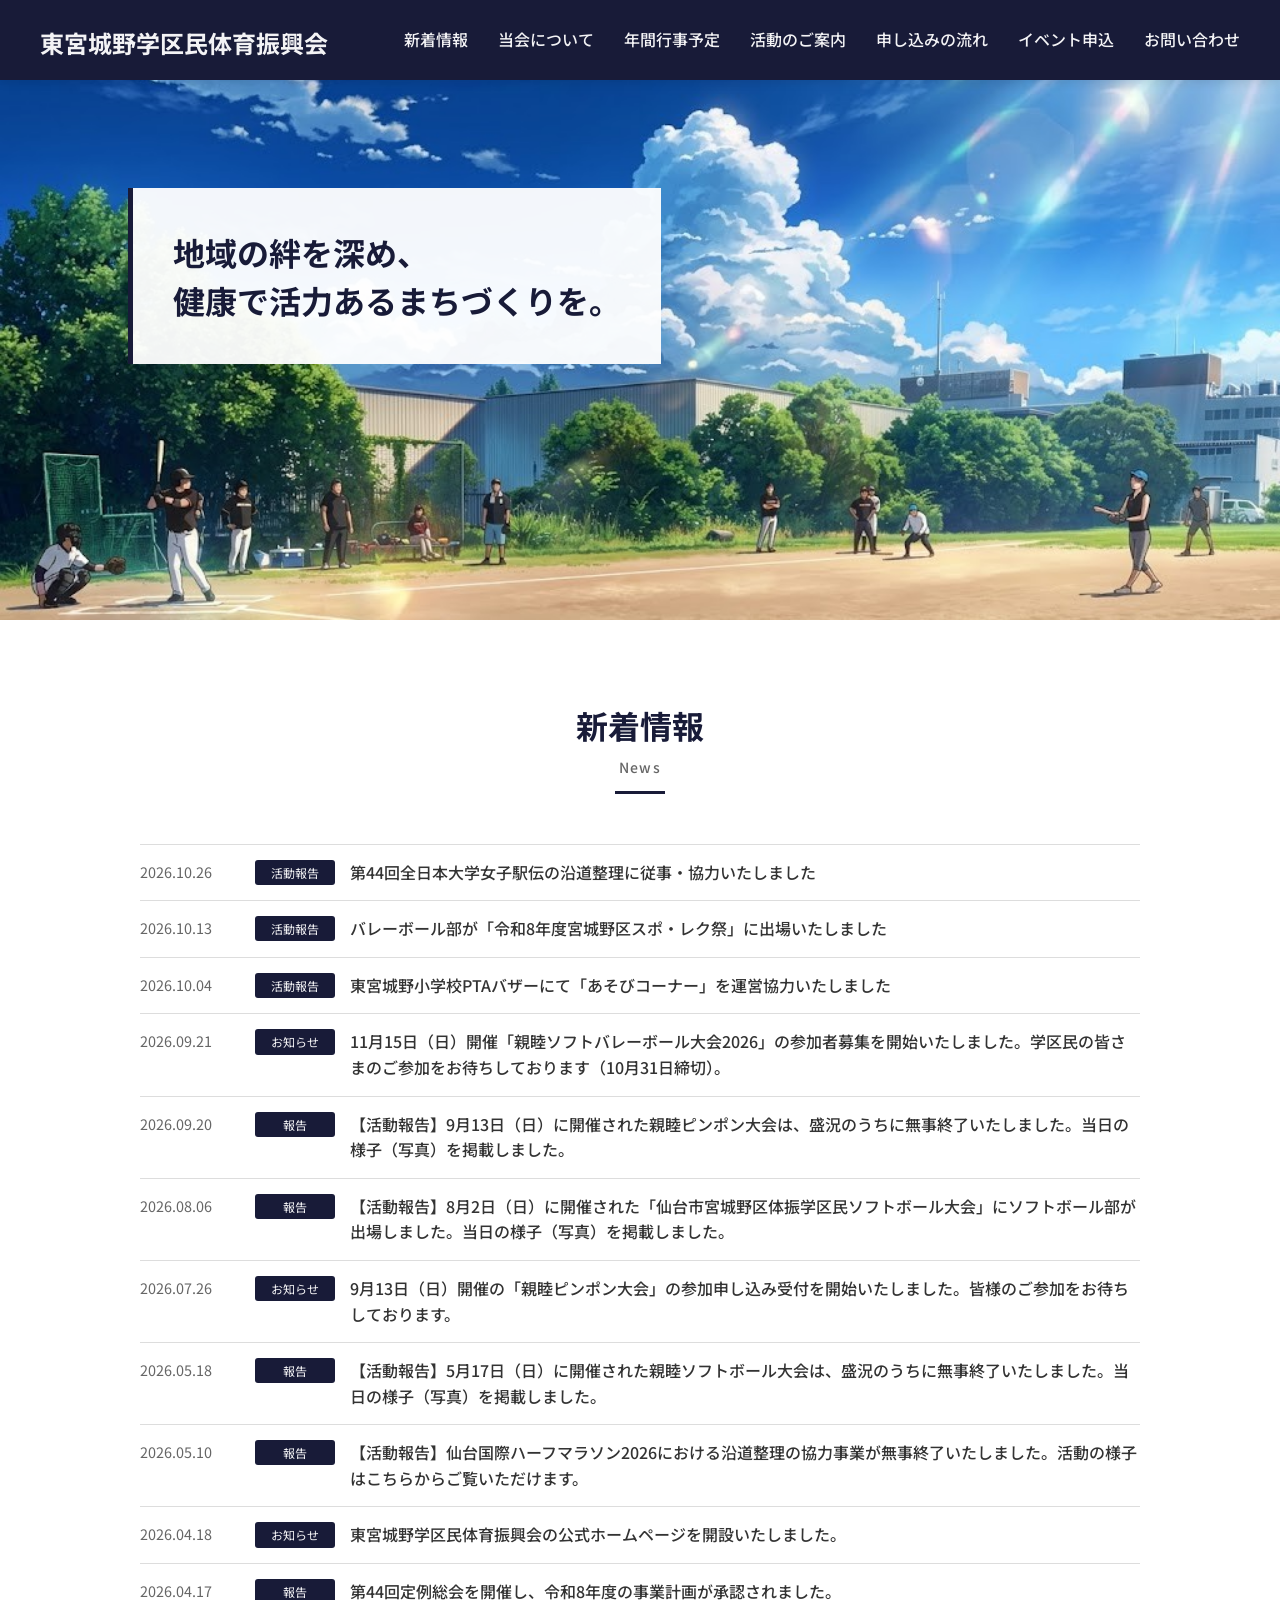
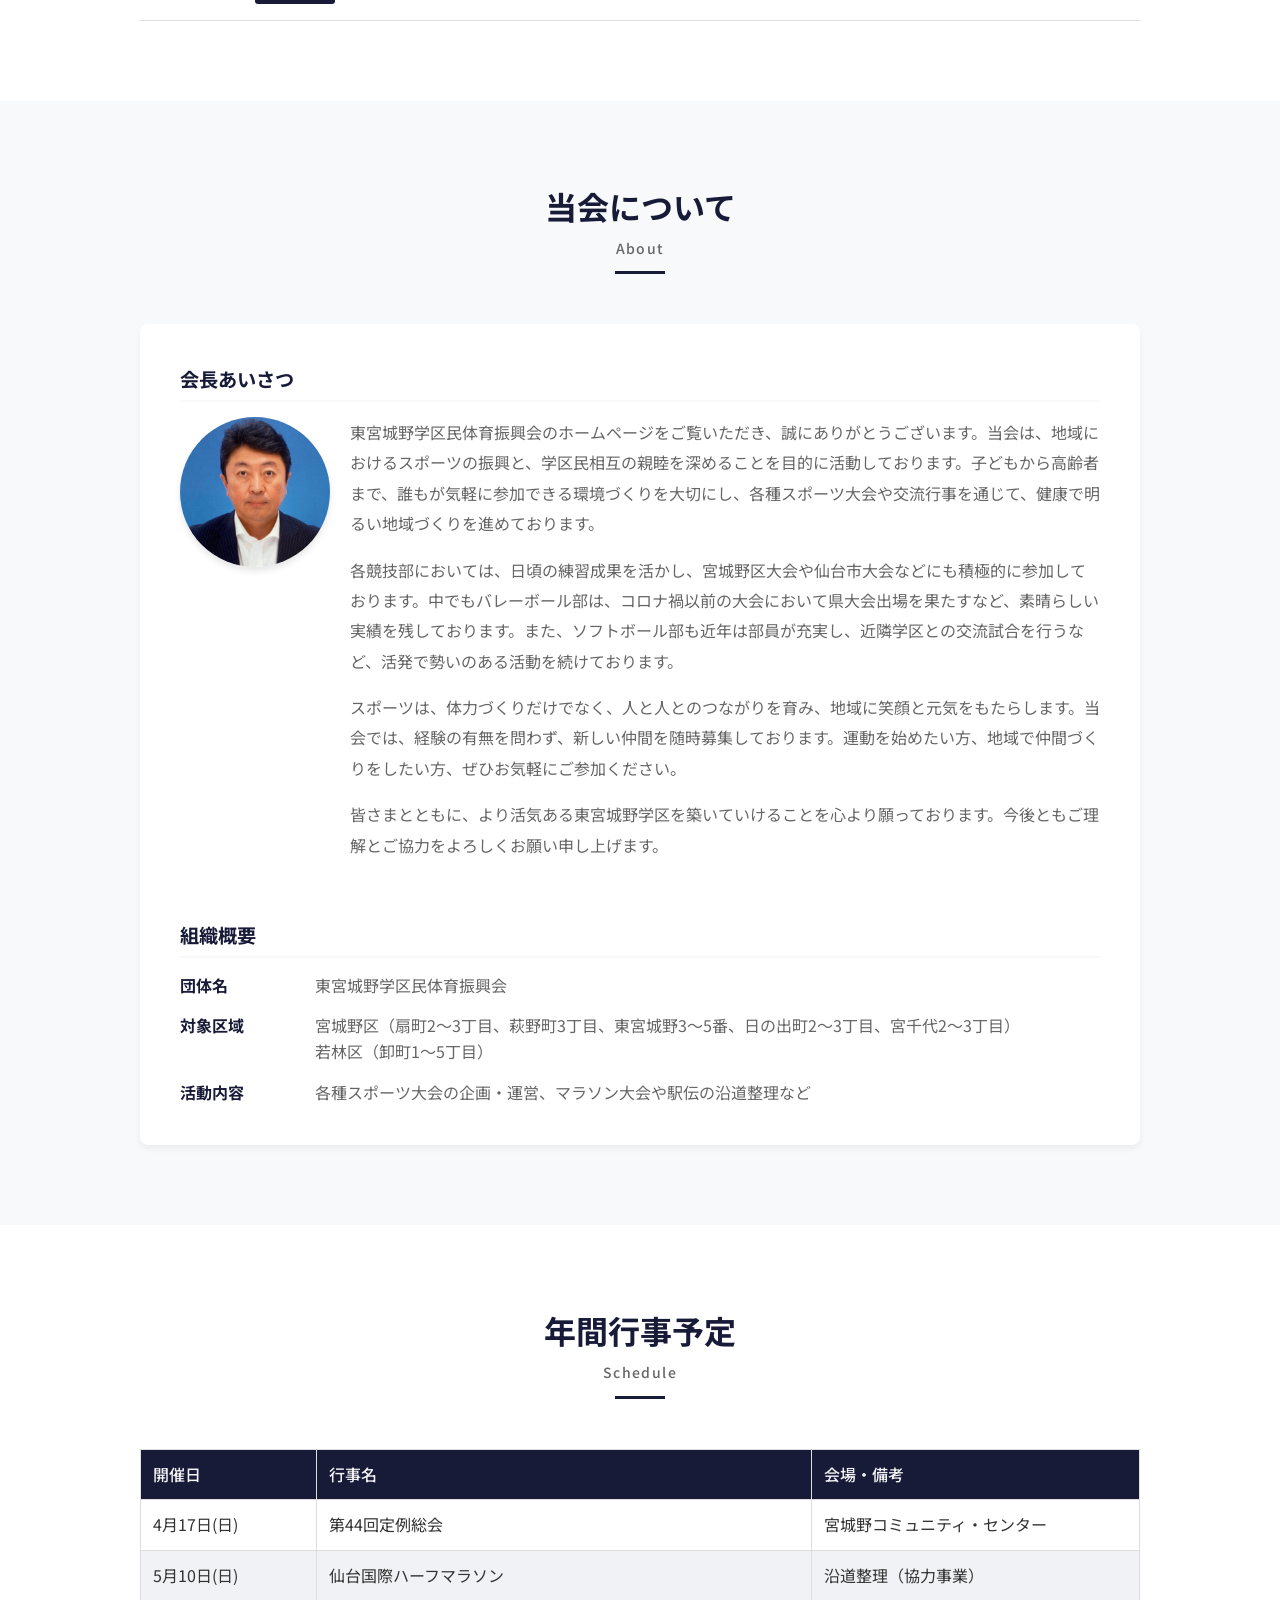
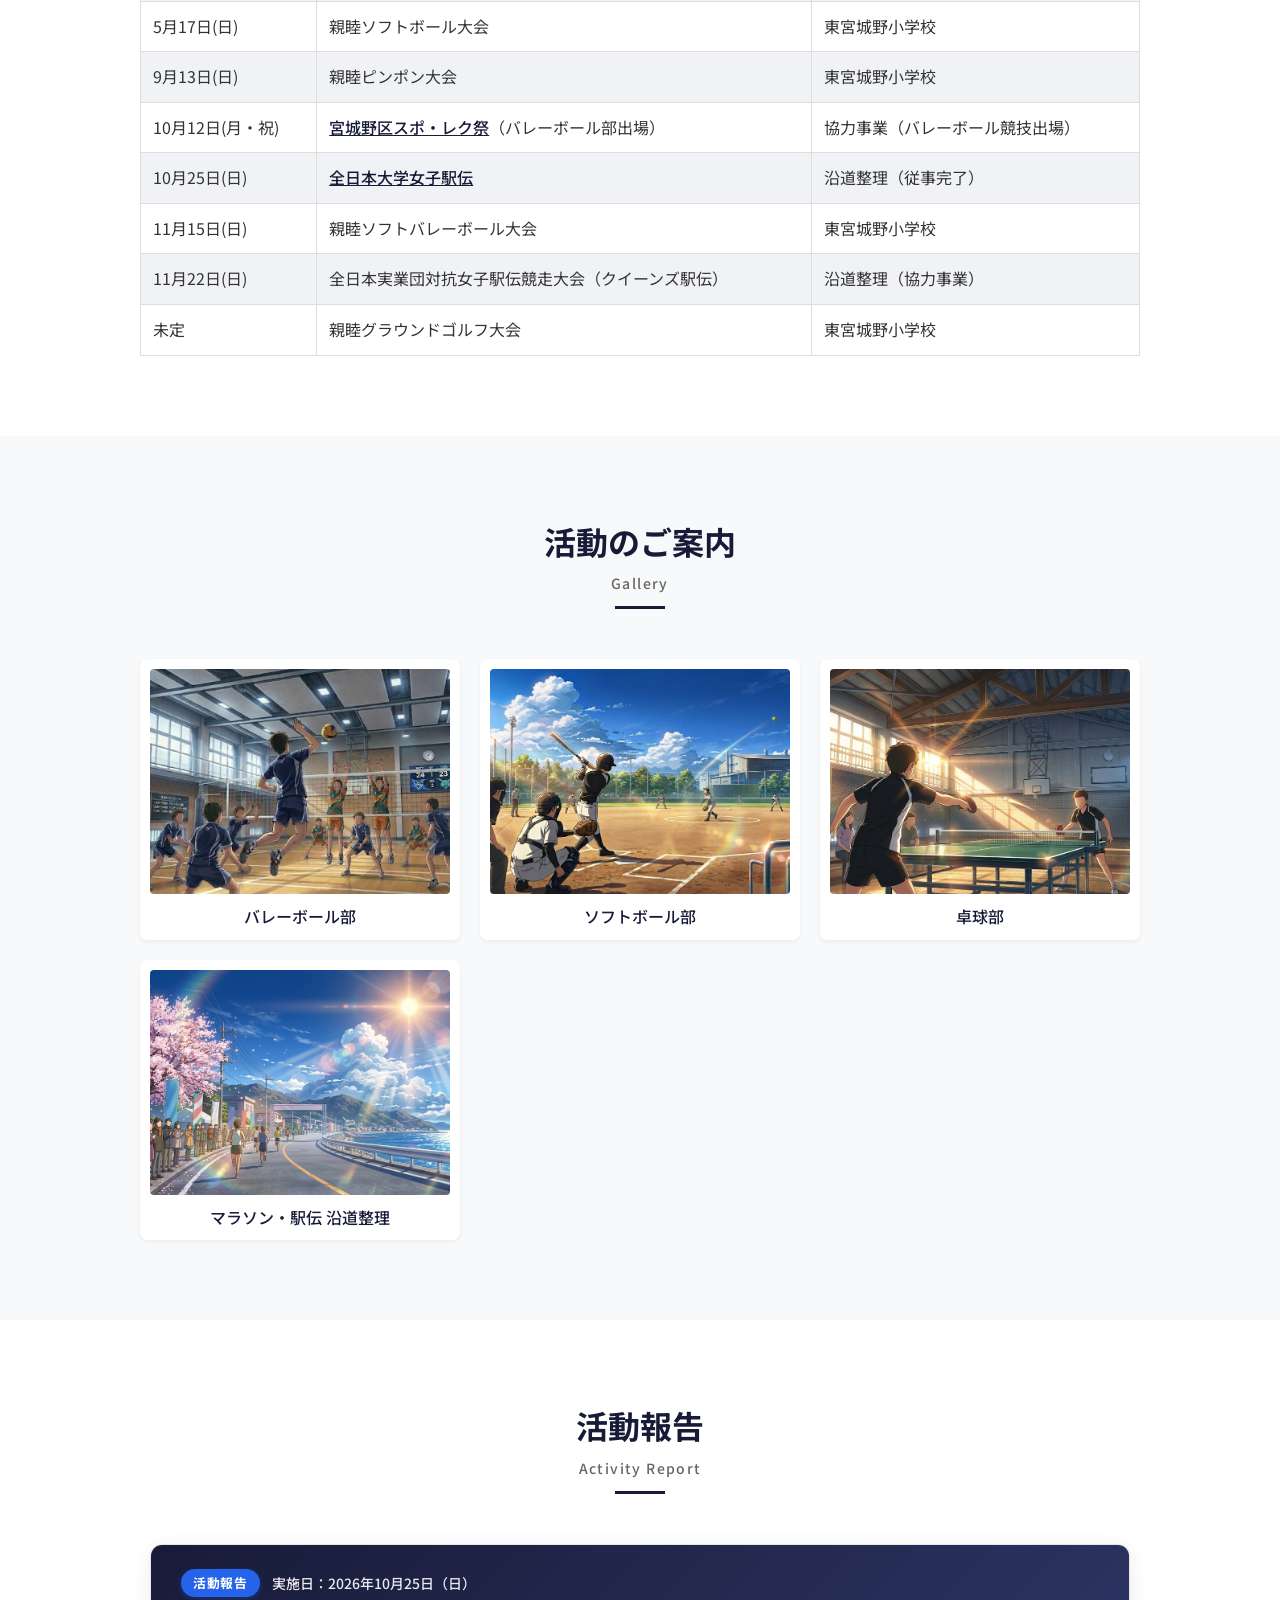
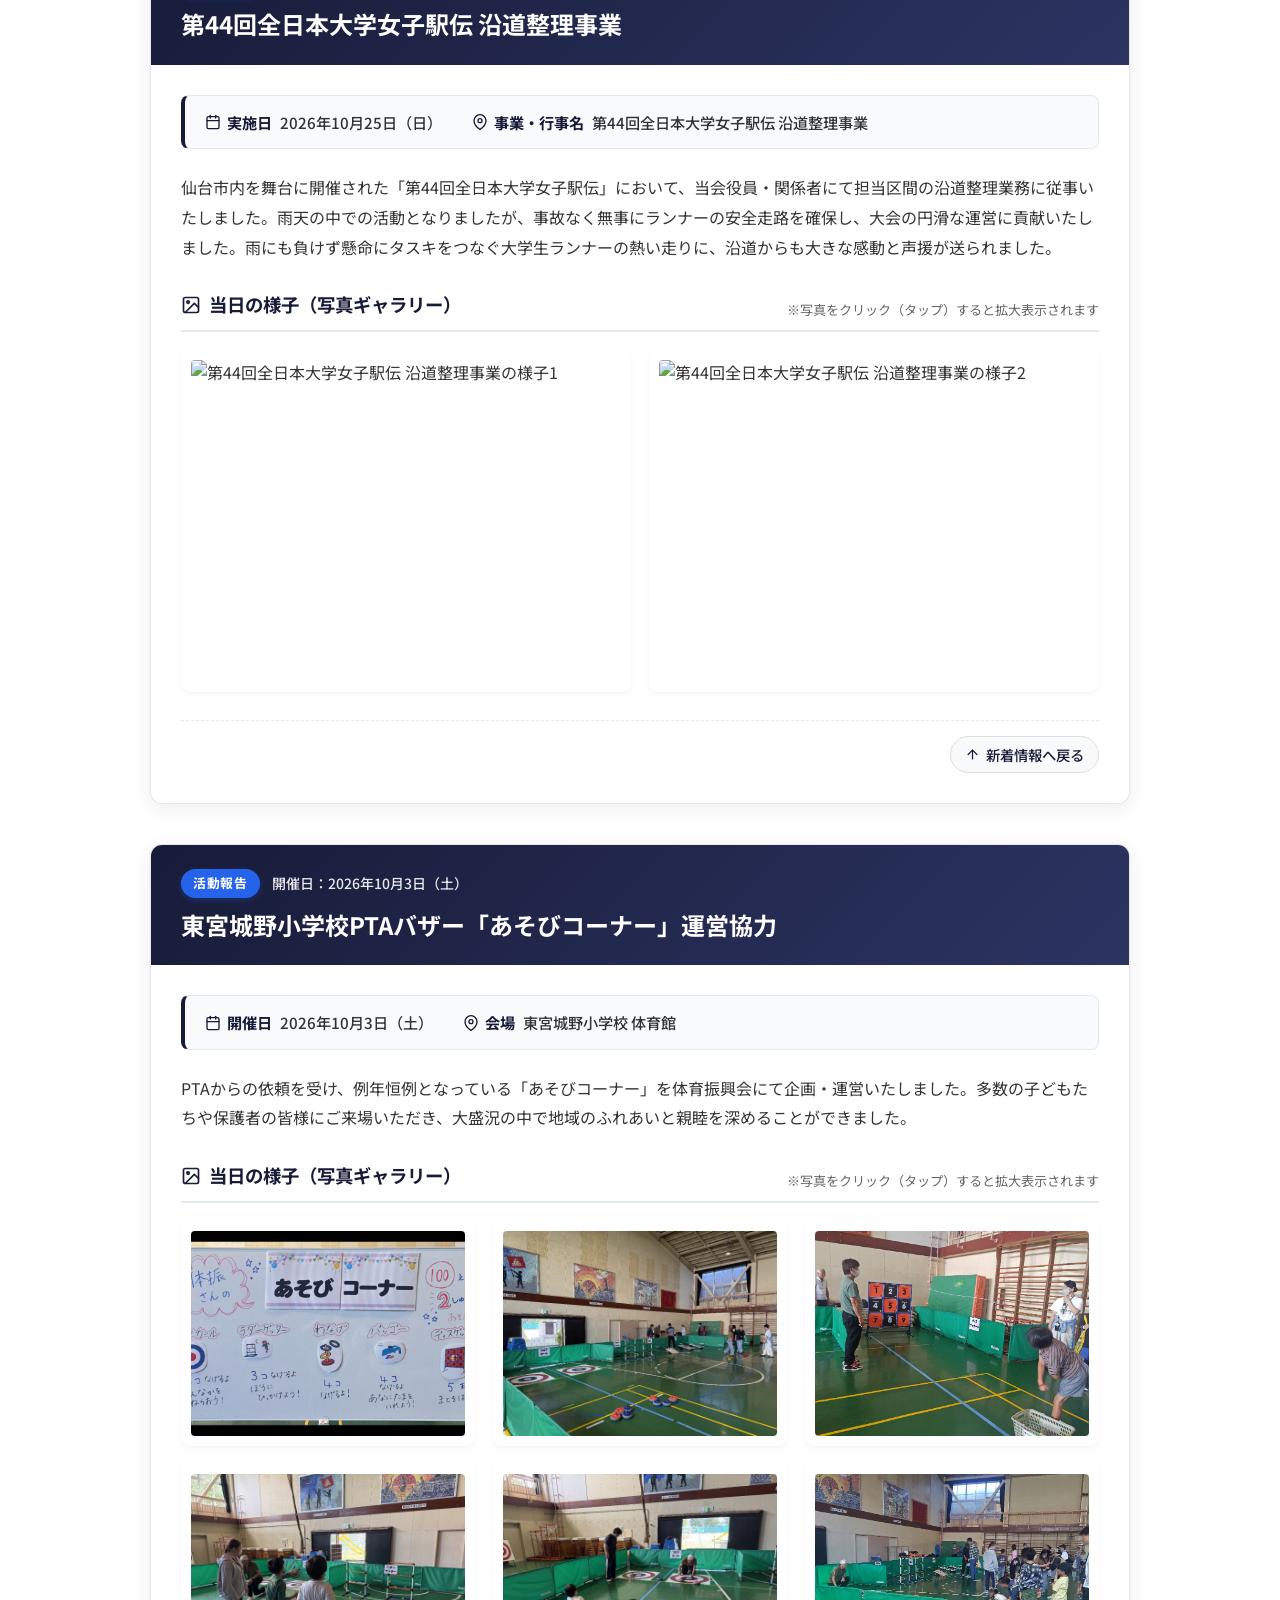
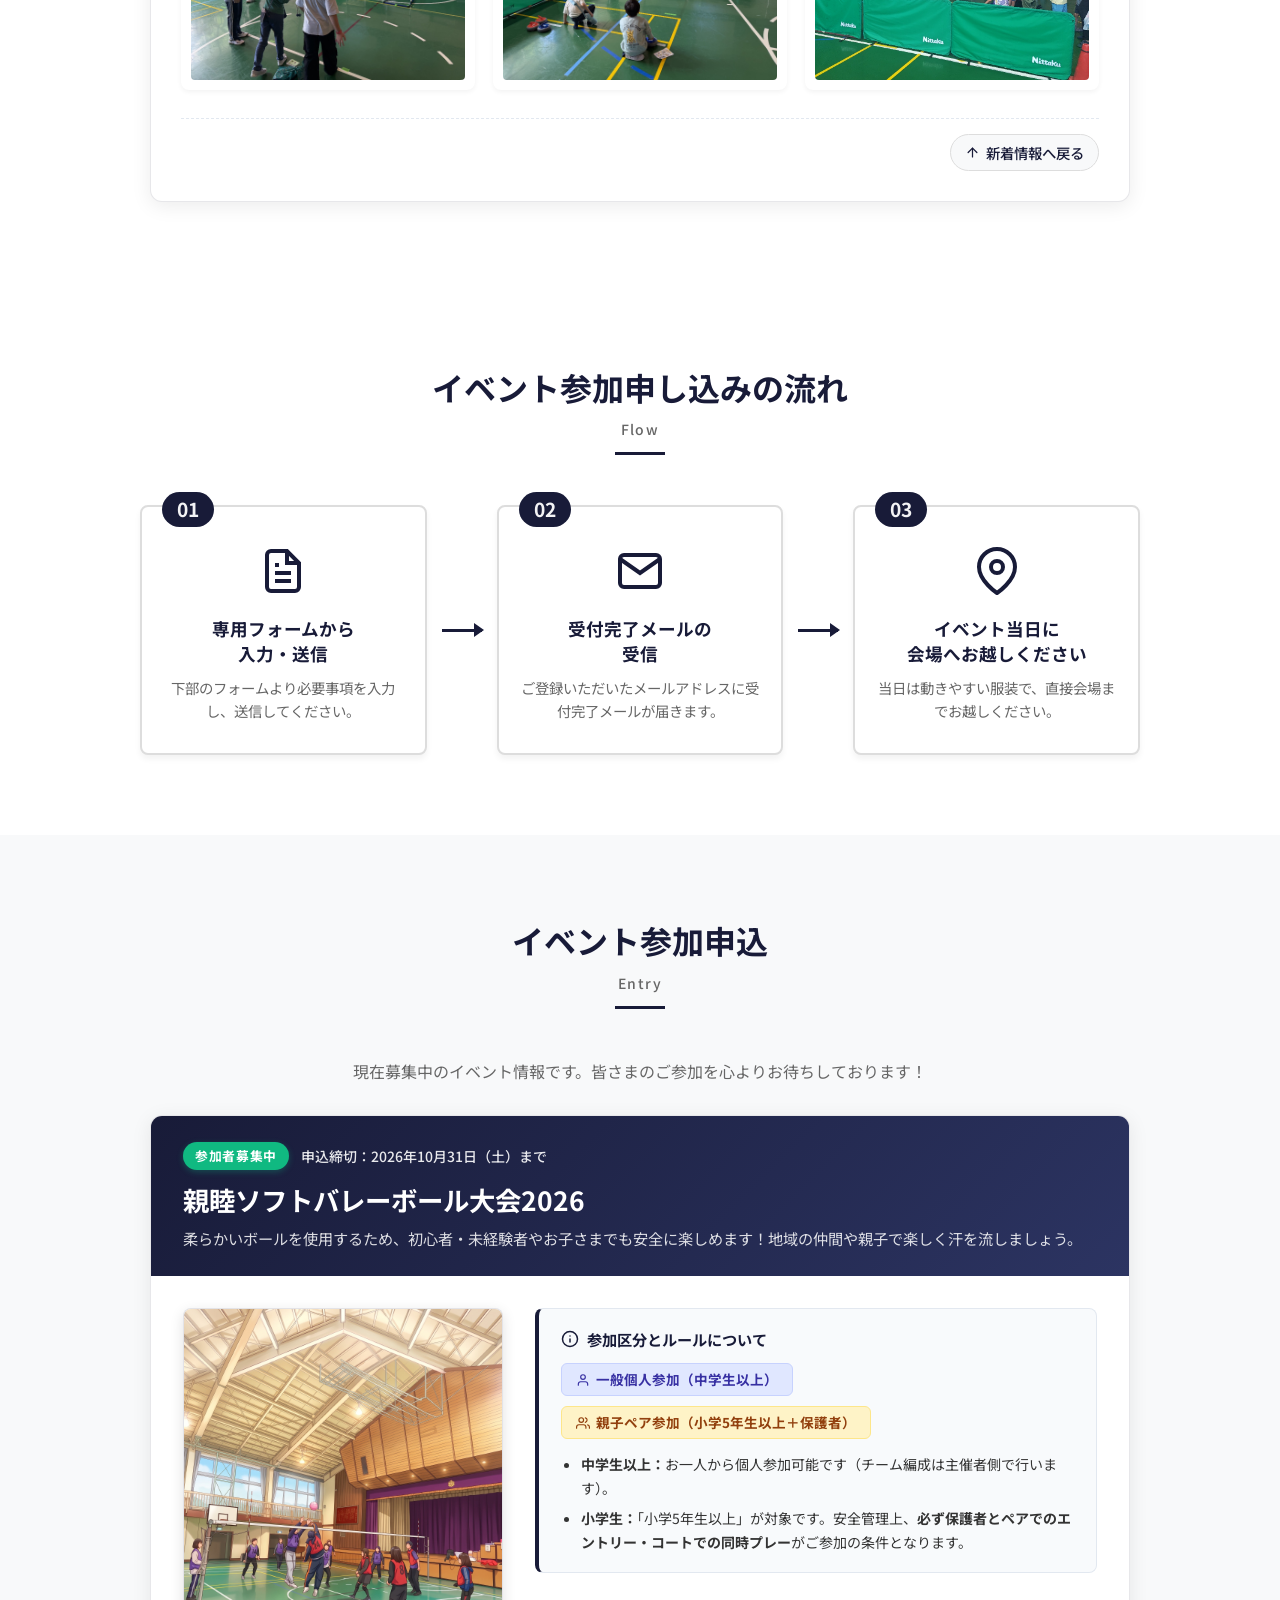
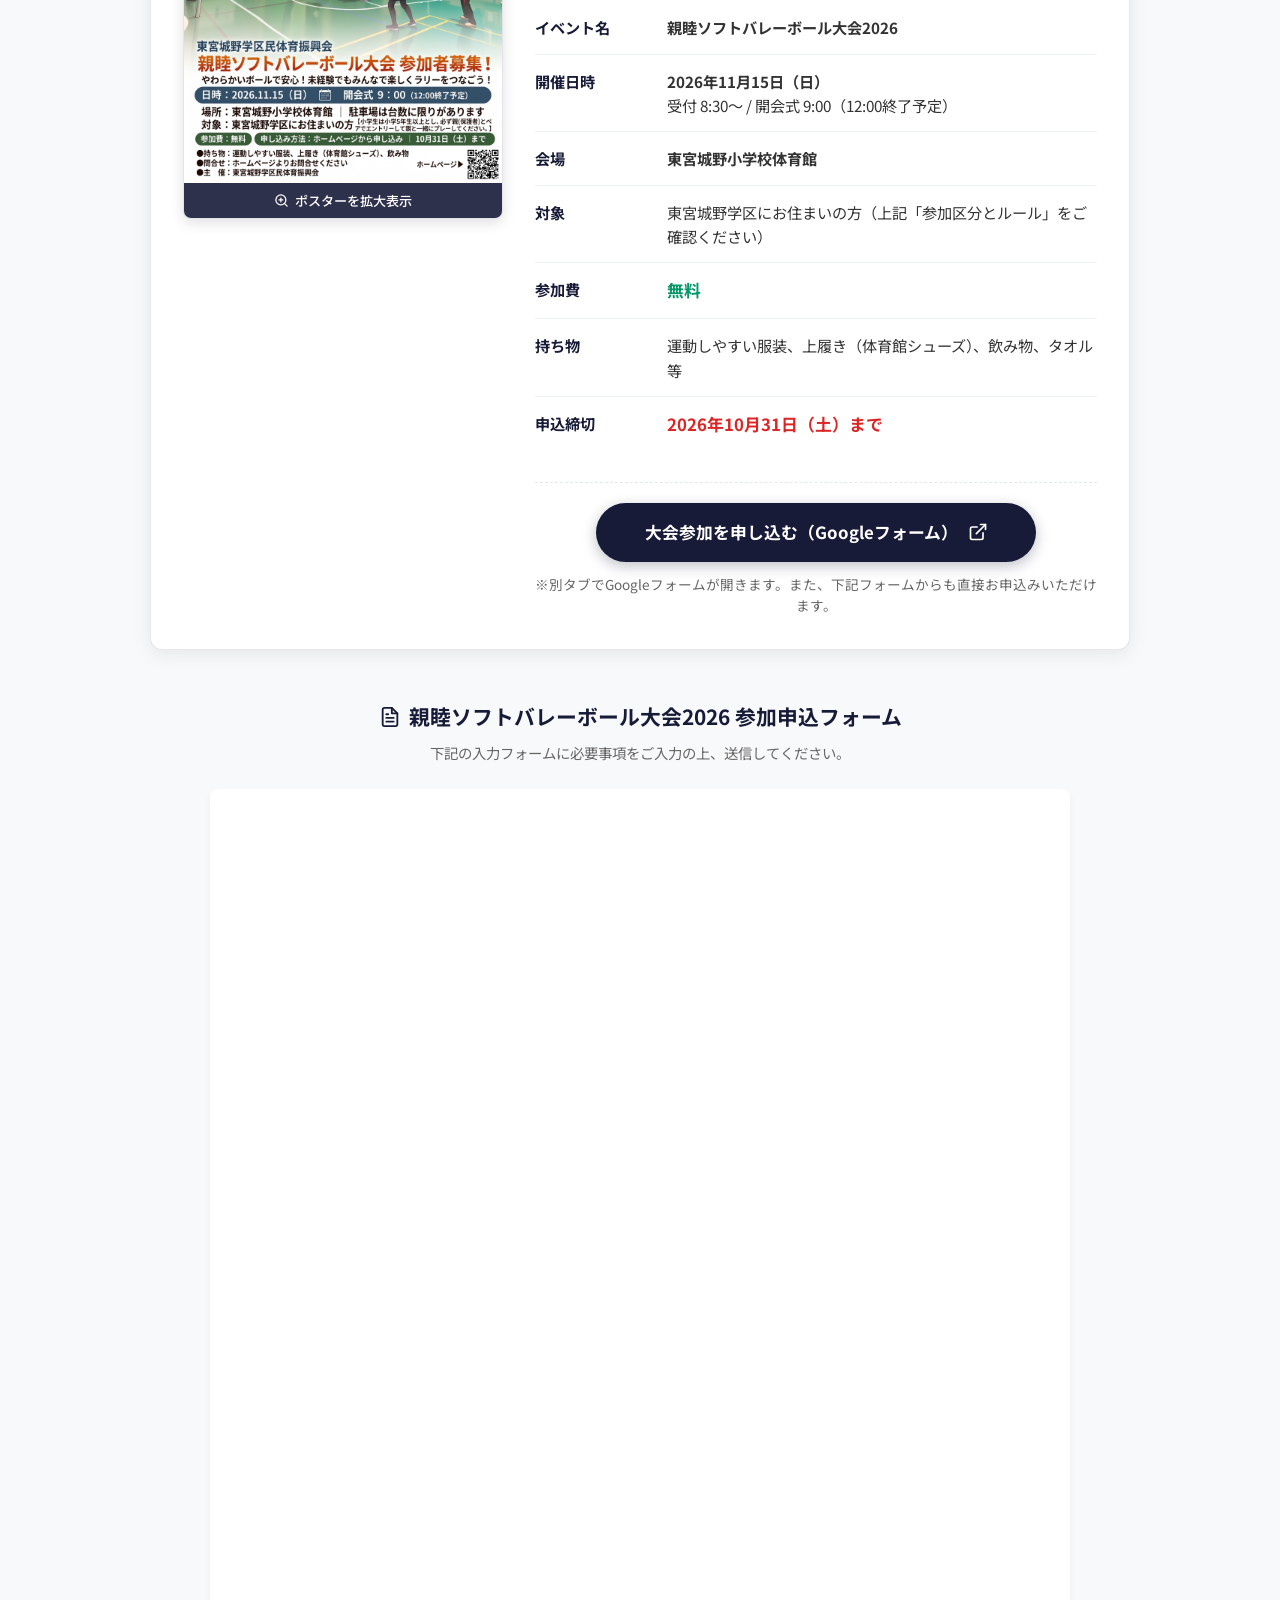
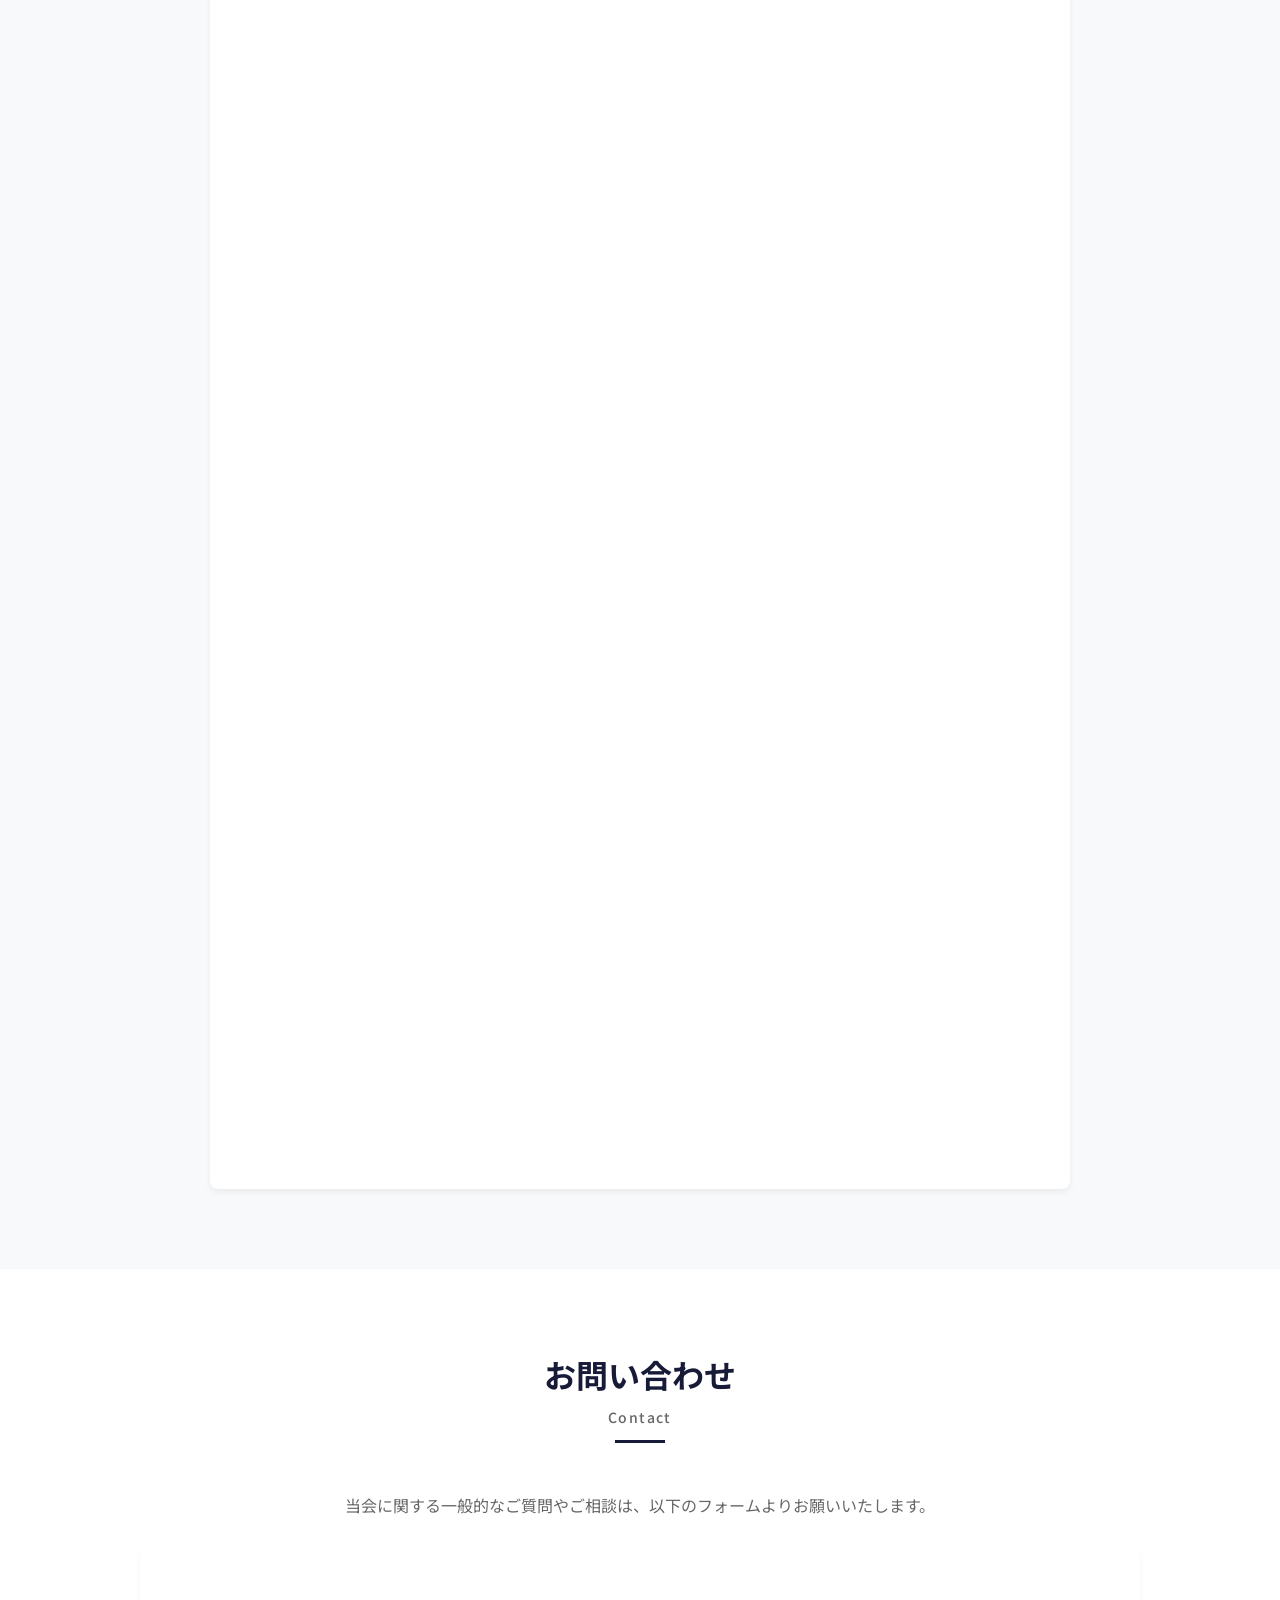
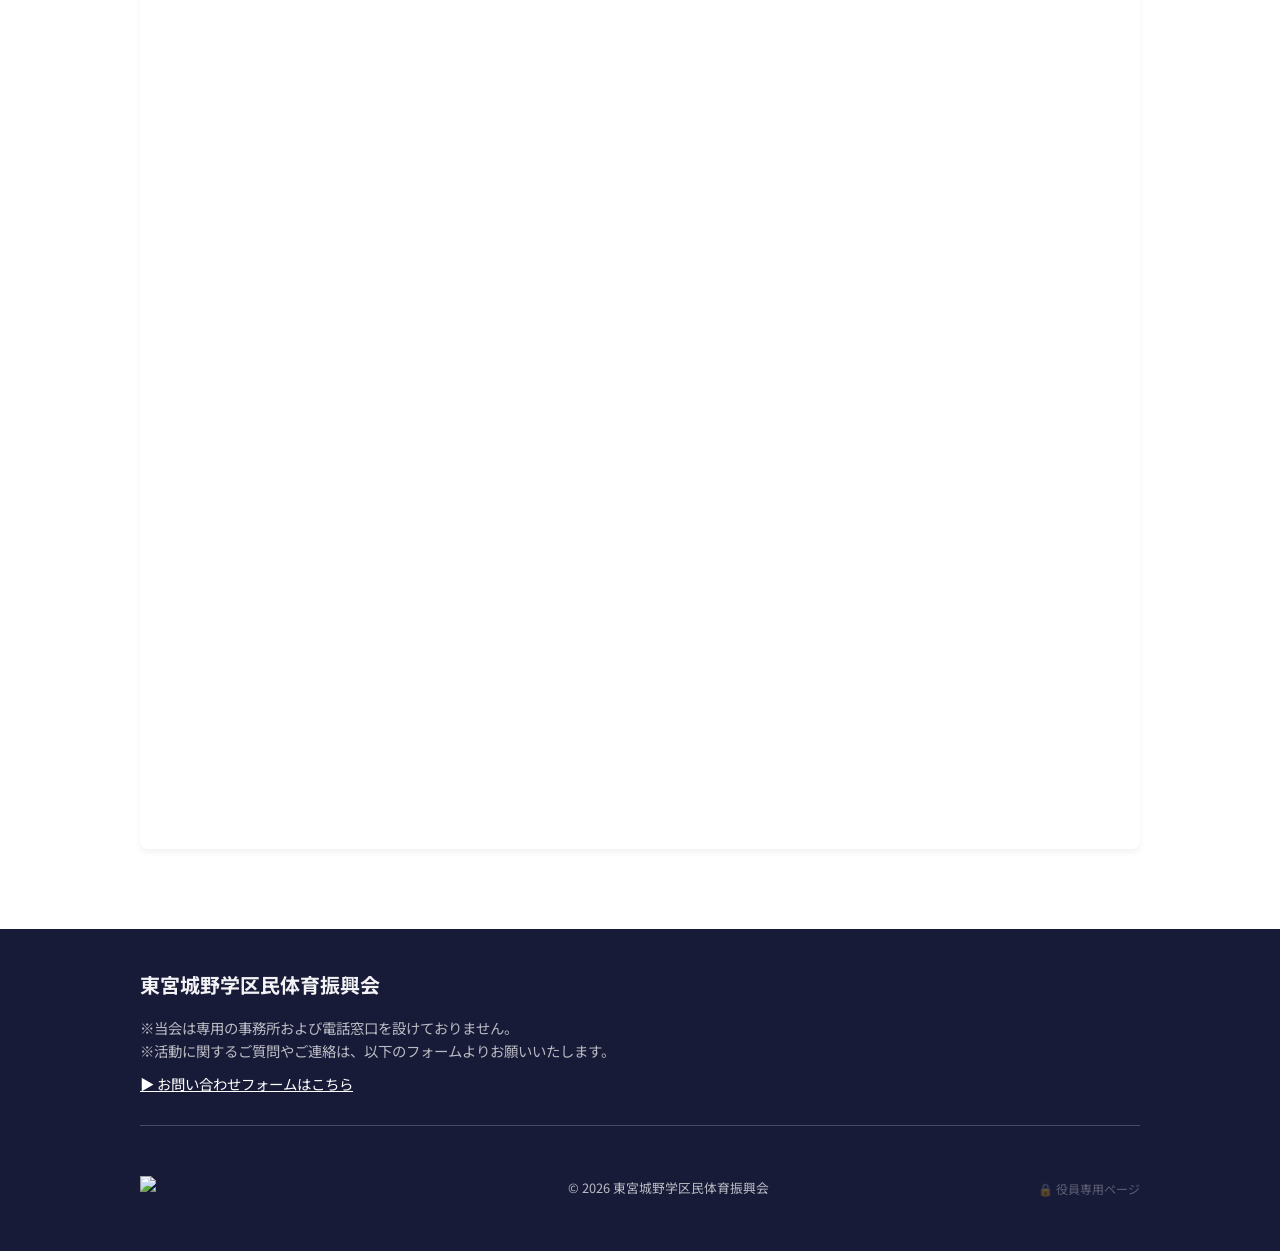
==== commit f9a7e98f: "Add: 2026年全日本大学女子駅伝 沿道整理の活動報告と写真追加" ====
--- a/index.html
+++ b/index.html
@@ -74,6 +74,11 @@
                 <h2 class="section-title">新着情報<span>News</span></h2>
                 <ul class="news-list">
                     <li class="news-item">
+                        <time class="news-date" datetime="2026-10-26">2026.10.26</time>
+                        <span class="news-category">活動報告</span>
+                        <a href="#report-ekiden-2026" class="news-link">第44回全日本大学女子駅伝の沿道整理に従事・協力いたしました</a>
+                    </li>
+                    <li class="news-item">
                         <time class="news-date" datetime="2026-10-13">2026.10.13</time>
                         <span class="news-category">活動報告</span>
                         <a href="volleyball.html#report-2026-sporec" class="news-link">バレーボール部が「令和8年度宮城野区スポ・レク祭」に出場いたしました</a>
@@ -205,8 +210,8 @@
                             </tr>
                             <tr>
                                 <td>10月25日(日)</td>
-                                <td>全日本大学女子駅伝</td>
-                                <td>沿道整理（協力事業）</td>
+                                <td><a href="#report-ekiden-2026" style="color: var(--color-primary); font-weight: 500; text-decoration: underline;">全日本大学女子駅伝</a></td>
+                                <td>沿道整理（従事完了）</td>
                             </tr>
                             <tr>
                                 <td>11月15日(日)</td>
@@ -275,11 +280,79 @@
         </section>
 
         <!-- 活動報告 (Activity Report) -->
-        <section id="report-pta-2026" class="section report-section">
+        <section id="activity-reports" class="section report-section">
             <div class="container">
                 <h2 class="section-title">活動報告<span>Activity Report</span></h2>
 
-                <div class="report-card">
+                <!-- 第44回全日本大学女子駅伝 沿道整理事業 -->
+                <div id="report-ekiden-2026" class="report-card">
+                    <div class="report-card-header">
+                        <div class="report-meta-tags">
+                            <span class="report-status-badge">活動報告</span>
+                            <span class="report-date-tag">実施日：2026年10月25日（日）</span>
+                        </div>
+                        <h3 class="report-card-title">第44回全日本大学女子駅伝 沿道整理事業</h3>
+                    </div>
+
+                    <div class="report-card-body">
+                        <!-- 開催概要 -->
+                        <div class="report-info-box">
+                            <div class="report-info-item">
+                                <span class="report-info-label">
+                                    <svg width="16" height="16" viewBox="0 0 24 24" fill="none" stroke="currentColor" stroke-width="2" stroke-linecap="round" stroke-linejoin="round"><rect x="3" y="4" width="18" height="18" rx="2" ry="2"></rect><line x1="16" y1="2" x2="16" y2="6"></line><line x1="8" y1="2" x2="8" y2="6"></line><line x1="3" y1="10" x2="21" y2="10"></line></svg>
+                                    実施日
+                                </span>
+                                <span class="report-info-val">2026年10月25日（日）</span>
+                            </div>
+                            <div class="report-info-item">
+                                <span class="report-info-label">
+                                    <svg width="16" height="16" viewBox="0 0 24 24" fill="none" stroke="currentColor" stroke-width="2" stroke-linecap="round" stroke-linejoin="round"><path d="M21 10c0 7-9 13-9 13s-9-6-9-13a9 9 0 0 1 18 0z"></path><circle cx="12" cy="10" r="3"></circle></svg>
+                                    事業・行事名
+                                </span>
+                                <span class="report-info-val">第44回全日本大学女子駅伝 沿道整理事業</span>
+                            </div>
+                        </div>
+
+                        <!-- 概要文 -->
+                        <div class="report-lead-text">
+                            <p>仙台市内を舞台に開催された「第44回全日本大学女子駅伝」において、当会役員・関係者にて担当区間の沿道整理業務に従事いたしました。雨天の中での活動となりましたが、事故なく無事にランナーの安全走路を確保し、大会の円滑な運営に貢献いたしました。雨にも負けず懸命にタスキをつなぐ大学生ランナーの熱い走りに、沿道からも大きな感動と声援が送られました。</p>
+                        </div>
+
+                        <!-- 写真ギャラリー見出し -->
+                        <div class="report-gallery-header">
+                            <h4 class="report-gallery-title">
+                                <svg width="20" height="20" viewBox="0 0 24 24" fill="none" stroke="currentColor" stroke-width="2" stroke-linecap="round" stroke-linejoin="round"><rect x="3" y="3" width="18" height="18" rx="2" ry="2"></rect><circle cx="8.5" cy="8.5" r="1.5"></circle><polyline points="21 15 16 10 5 21"></polyline></svg>
+                                当日の様子（写真ギャラリー）
+                            </h4>
+                            <span class="report-gallery-sub">※写真をクリック（タップ）すると拡大表示されます</span>
+                        </div>
+
+                        <!-- 写真ギャラリー 2枚 -->
+                        <div class="report-gallery report-gallery-2col">
+                            <div class="gallery-item">
+                                <div class="gallery-img">
+                                    <img src="images/大学女子駅伝/2026/IMG_2888.jpg" alt="第44回全日本大学女子駅伝 沿道整理事業の様子1" loading="lazy">
+                                </div>
+                            </div>
+                            <div class="gallery-item">
+                                <div class="gallery-img">
+                                    <img src="images/大学女子駅伝/2026/IMG_2889.jpg" alt="第44回全日本大学女子駅伝 沿道整理事業の様子2" loading="lazy">
+                                </div>
+                            </div>
+                        </div>
+
+                        <!-- ページ内ナビゲーション -->
+                        <div class="report-footer-nav">
+                            <a href="#home" class="report-back-btn">
+                                <svg width="15" height="15" viewBox="0 0 24 24" fill="none" stroke="currentColor" stroke-width="2" stroke-linecap="round" stroke-linejoin="round"><line x1="12" y1="19" x2="12" y2="5"></line><polyline points="5 12 12 5 19 12"></polyline></svg>
+                                新着情報へ戻る
+                            </a>
+                        </div>
+                    </div>
+                </div>
+
+                <!-- 東宮城野小学校PTAバザー「あそびコーナー」運営協力 -->
+                <div id="report-pta-2026" class="report-card">
                     <div class="report-card-header">
                         <div class="report-meta-tags">
                             <span class="report-status-badge">活動報告</span>
@@ -652,4 +725,4 @@
     </script>
 </body>
 
-</html>+</html>
--- a/style.css
+++ b/style.css
@@ -1206,7 +1206,7 @@
 }
 
 section[id],
-#report-pta-2026 {
+#report-pta-2026, #report-ekiden-2026, .report-card[id] {
     scroll-margin-top: calc(var(--header-height) + 20px);
 }
 
@@ -1414,7 +1414,33 @@
     }
 }
 
-
-
-
-
+.report-card + .report-card {
+    margin-top: 40px;
+}
+
+.report-gallery.report-gallery-2col {
+    grid-template-columns: repeat(2, 1fr);
+}
+
+@media (max-width: 640px) {
+    .report-gallery.report-gallery-2col {
+        grid-template-columns: 1fr;
+        gap: 14px;
+        width: 100%;
+    }
+    .report-gallery.report-gallery-2col .gallery-item {
+        width: 100%;
+    }
+    .report-gallery.report-gallery-2col .gallery-img img {
+        width: 100%;
+    }
+    /* Fix placeholder Target below */
+    .unused {
+        text-align: center;
+    }
+}
+
+
+
+
+
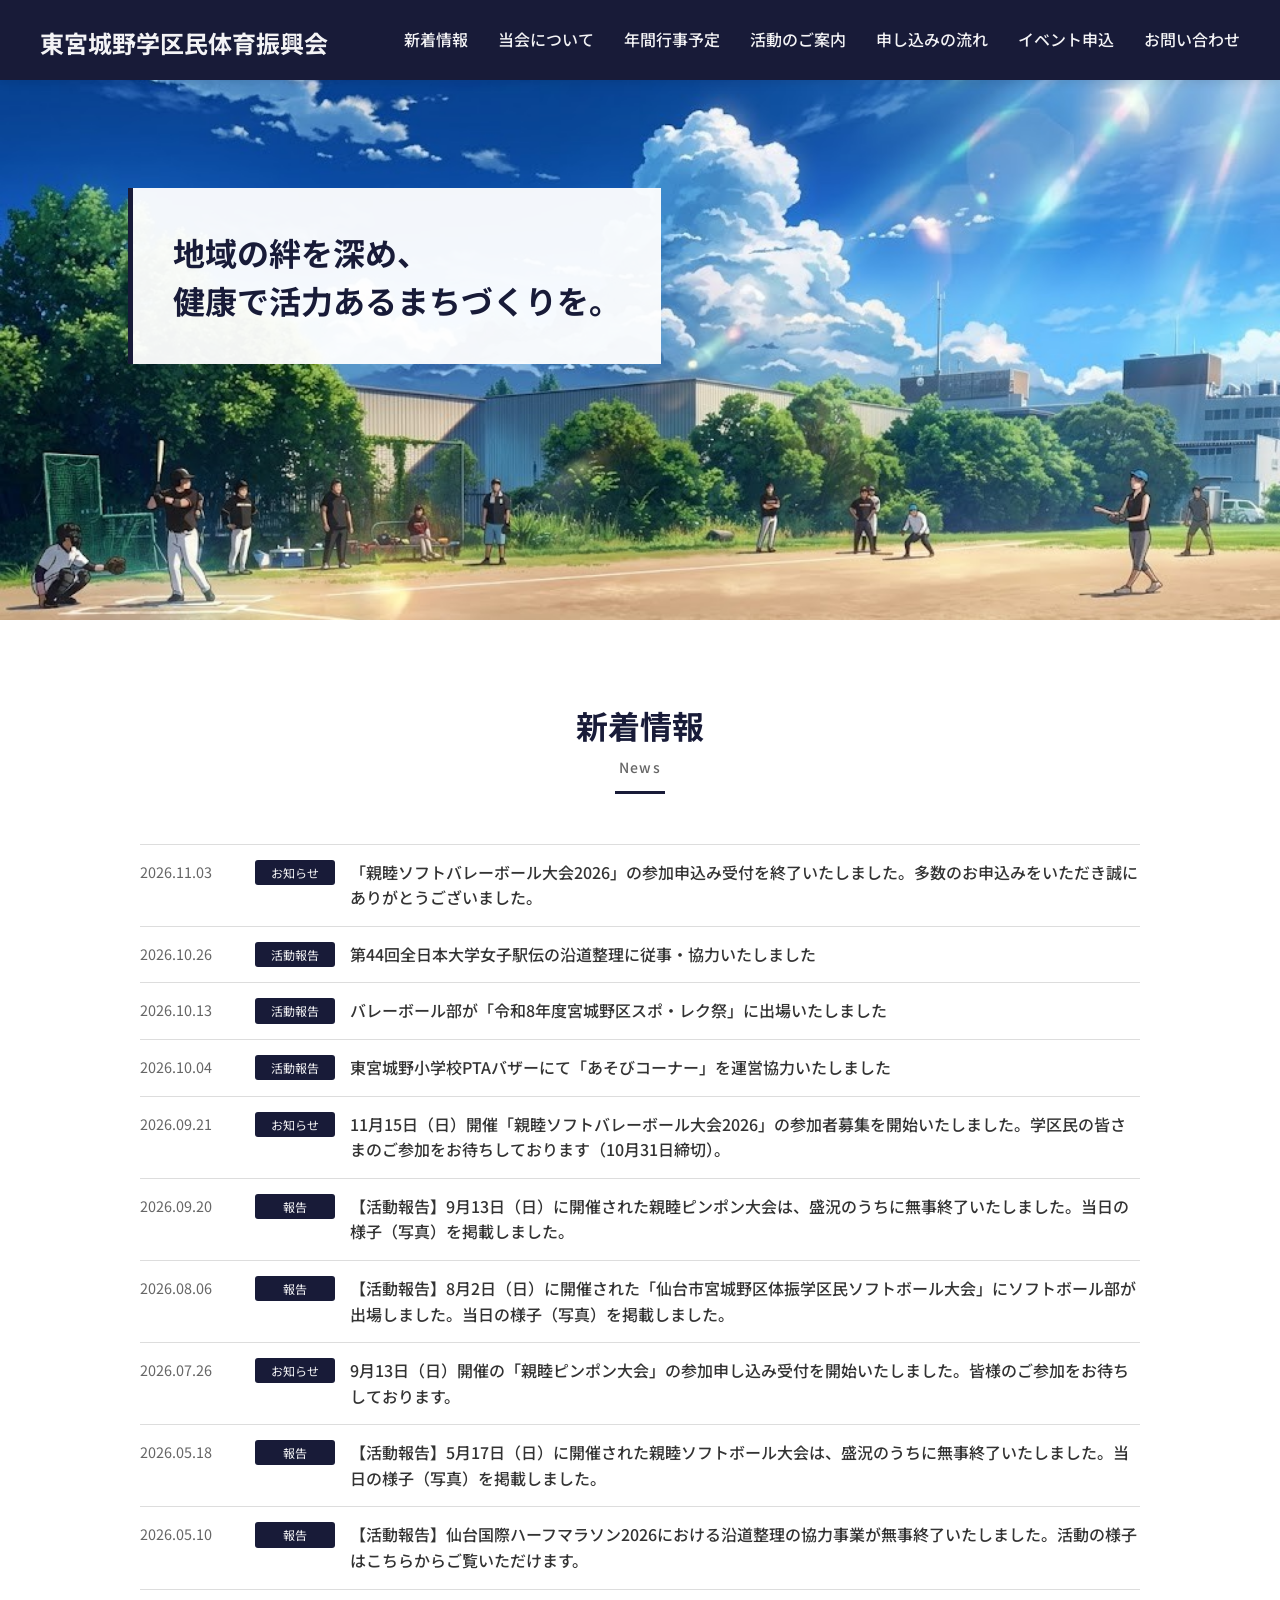
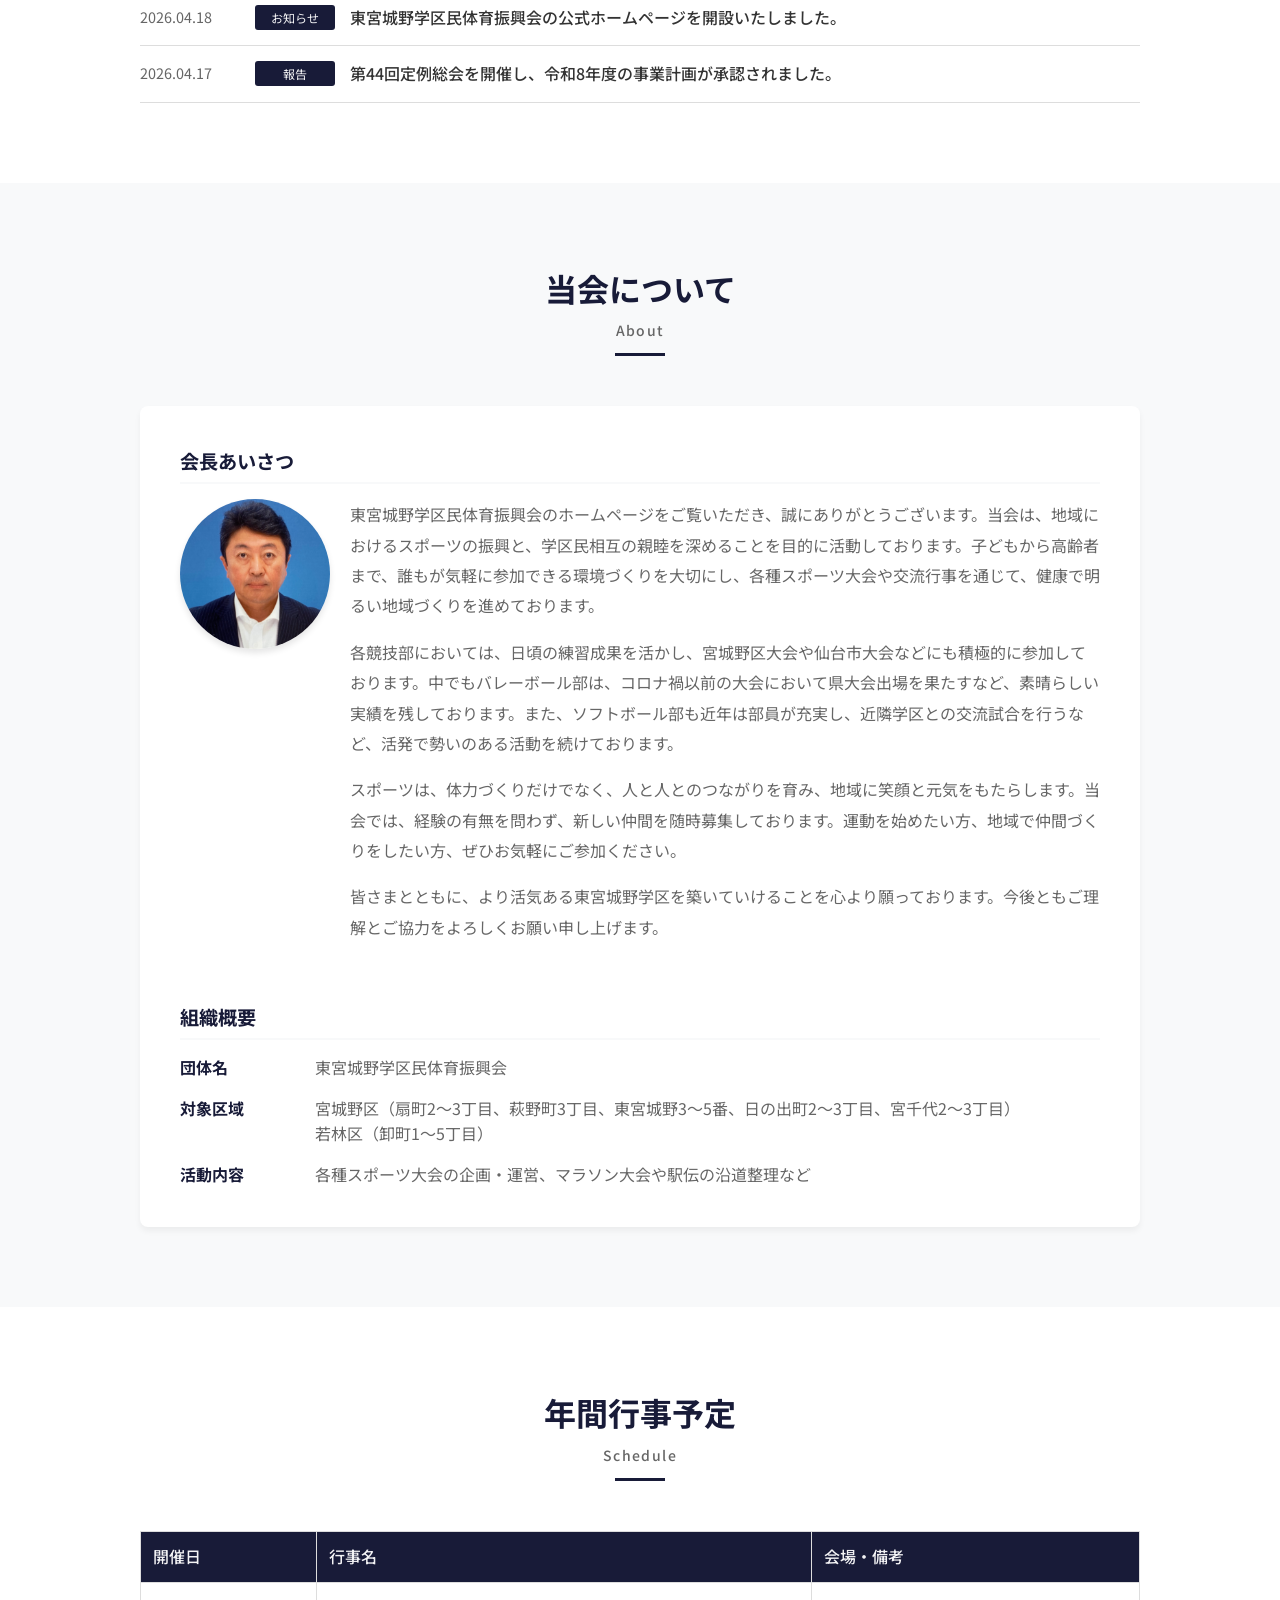
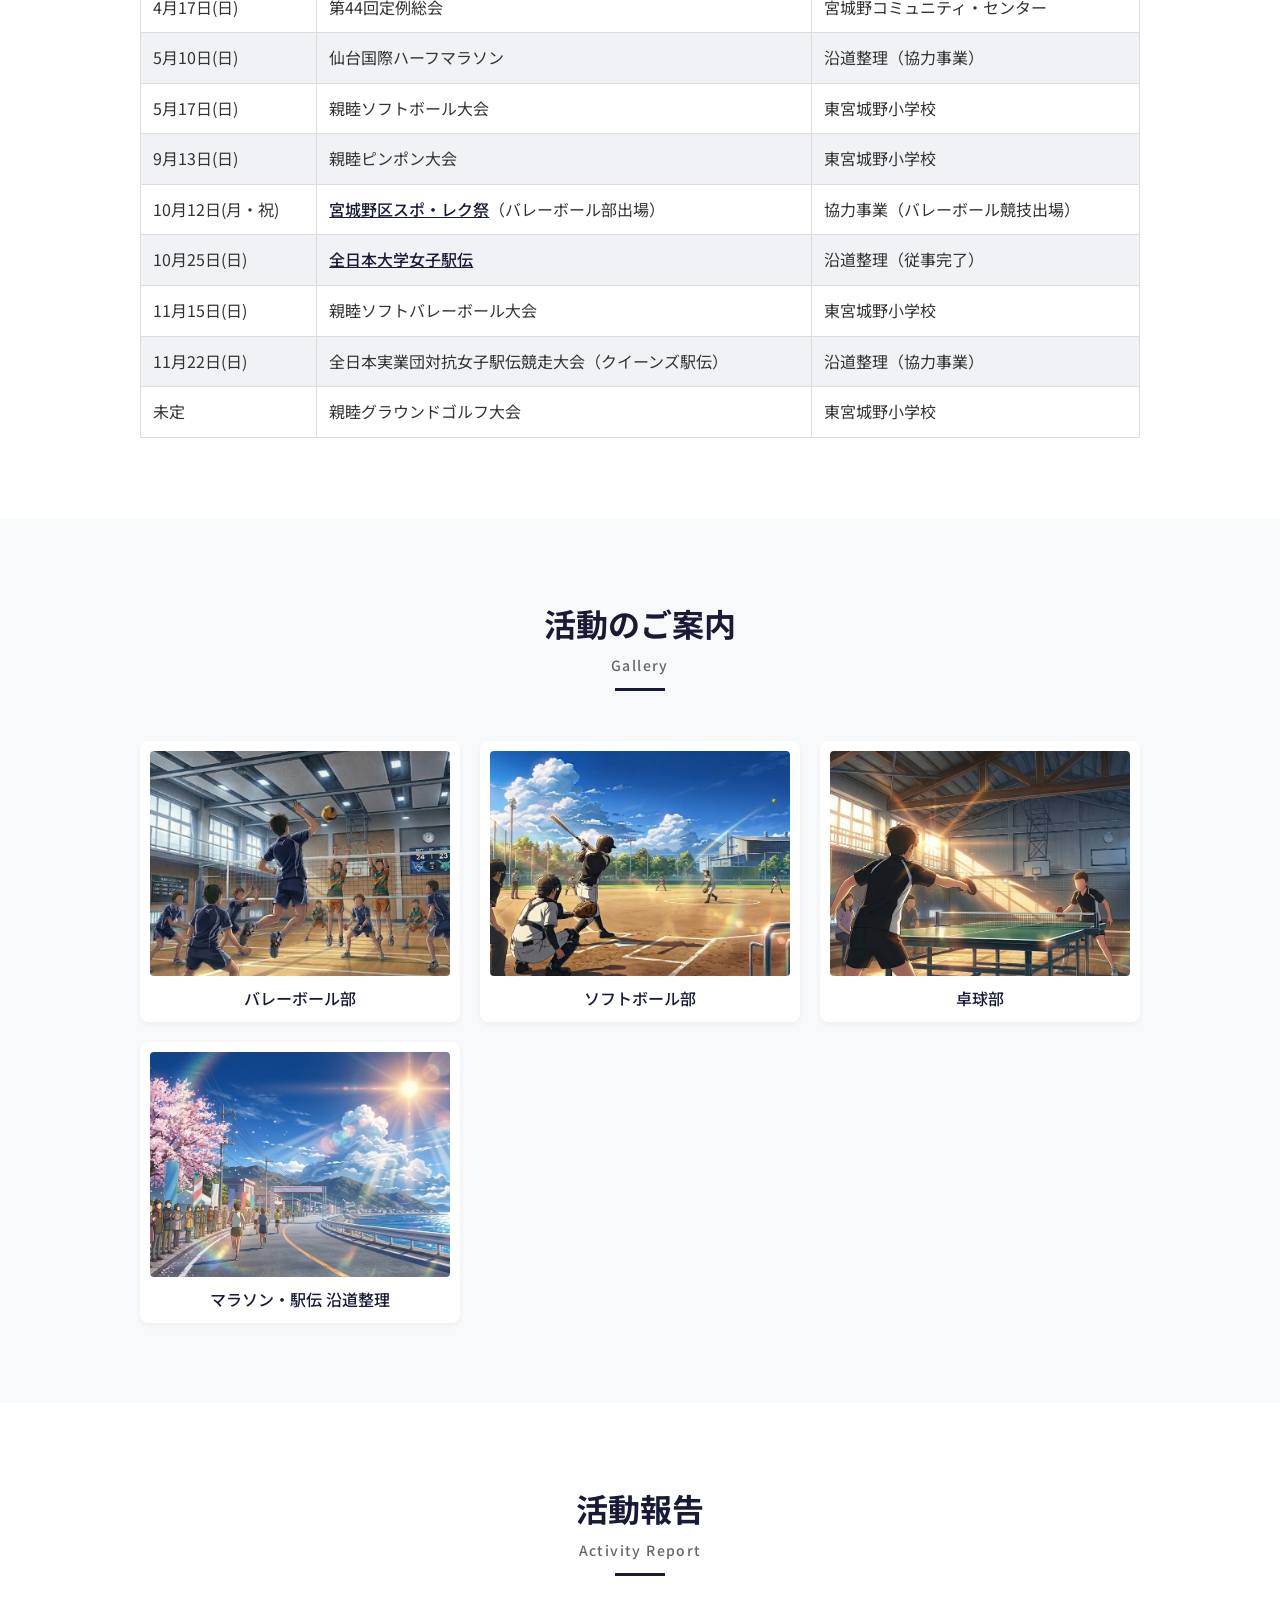
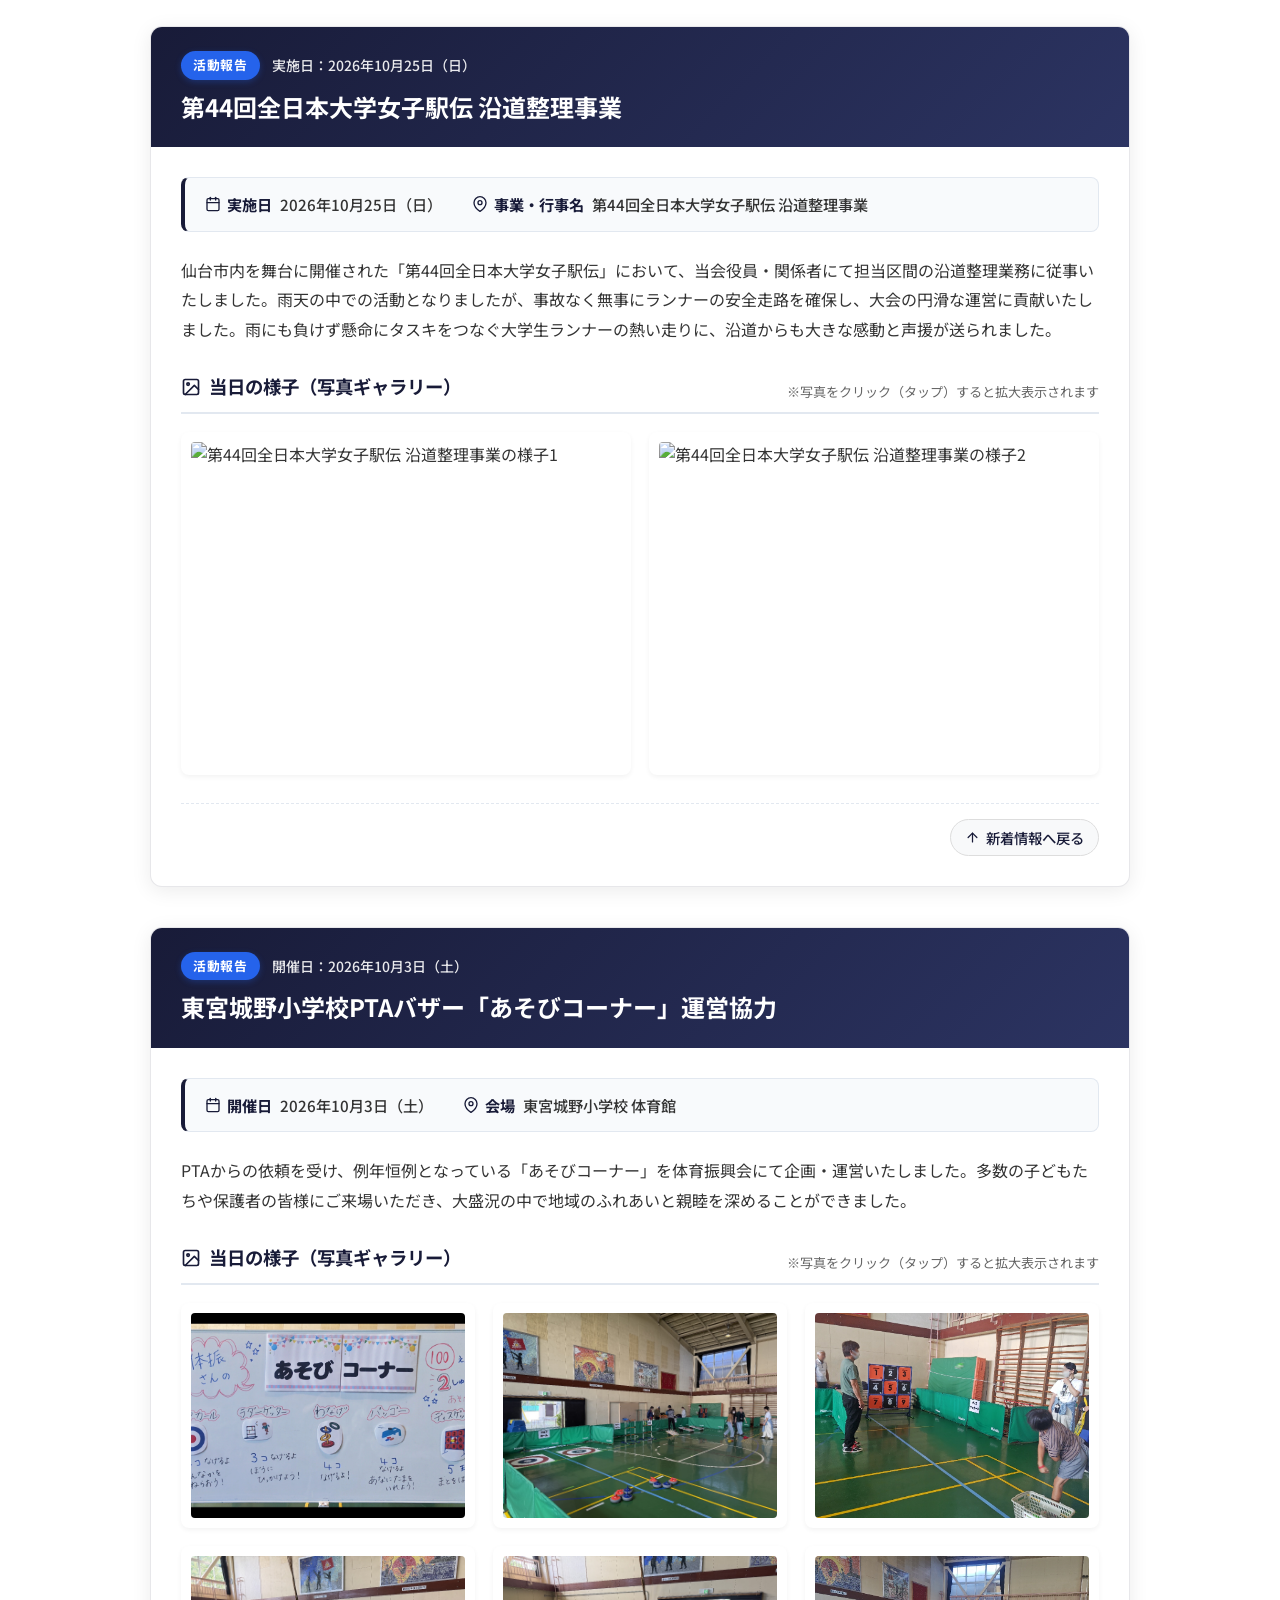
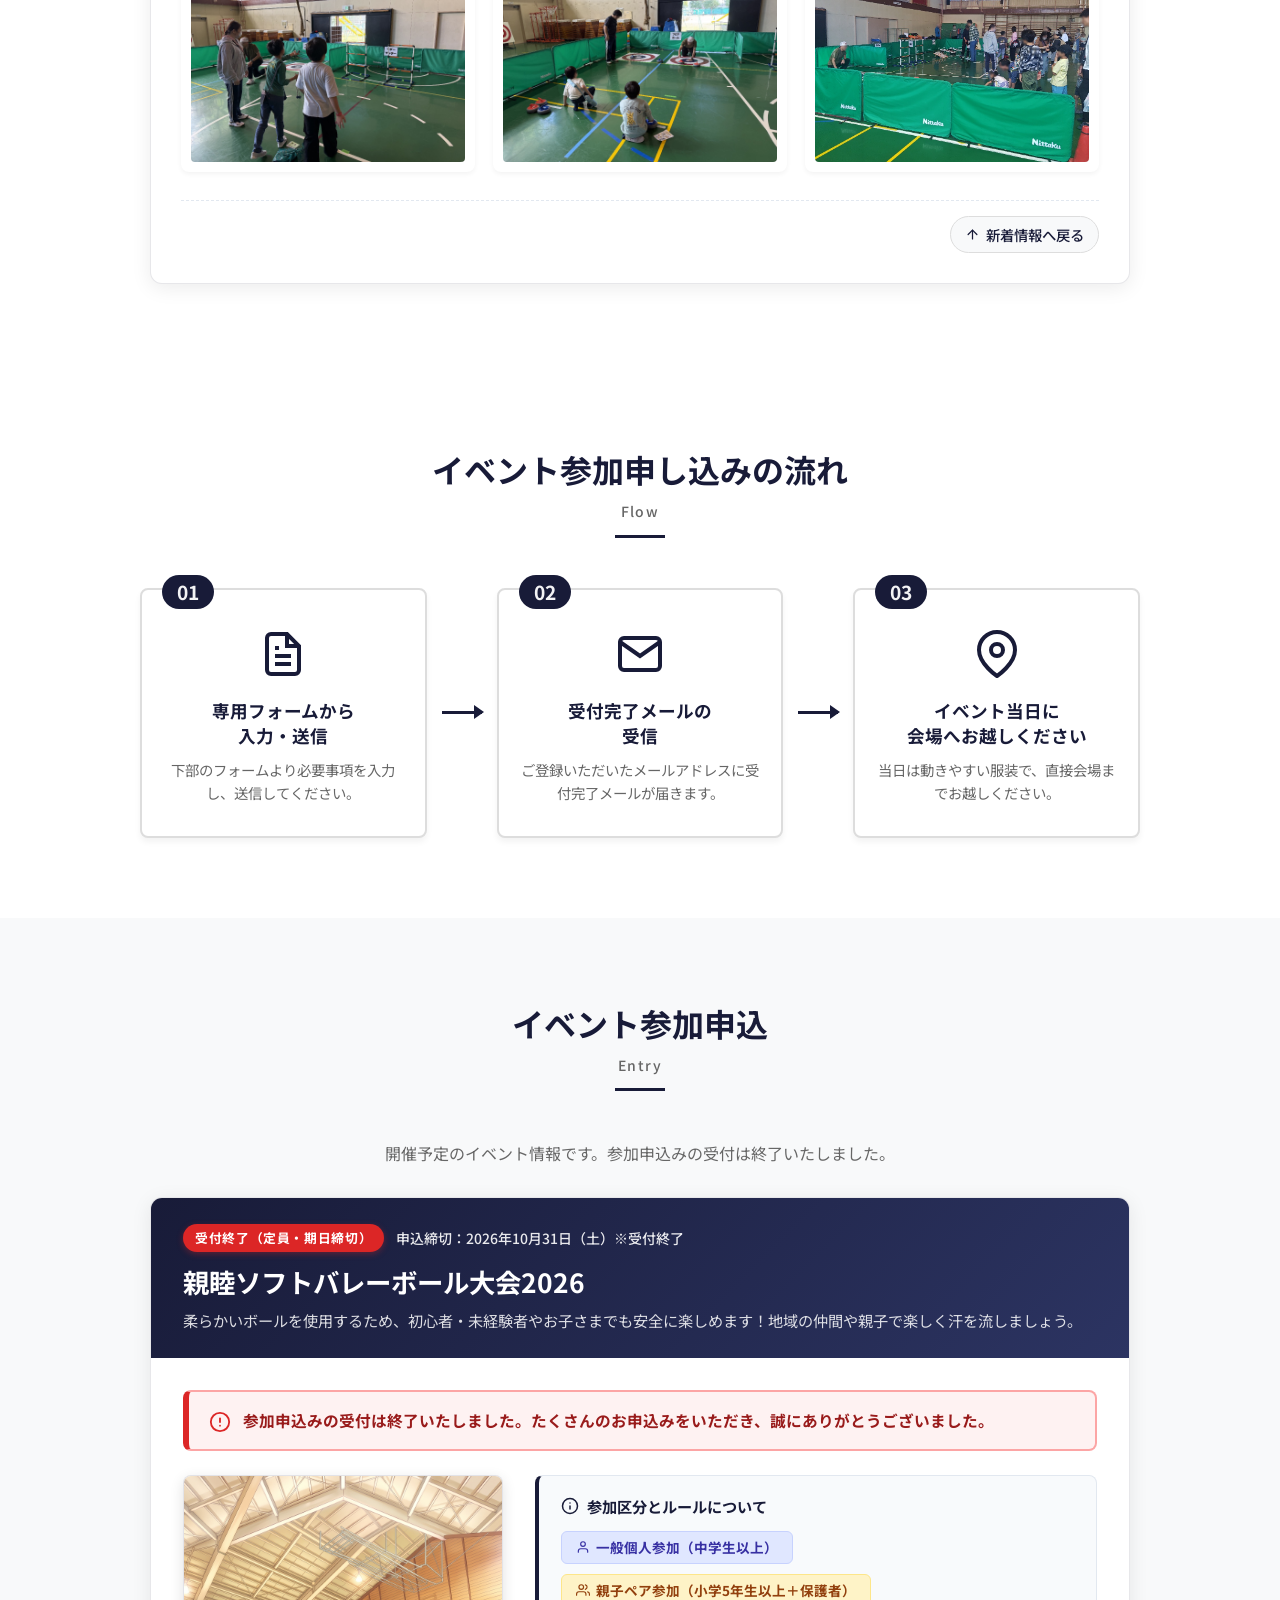
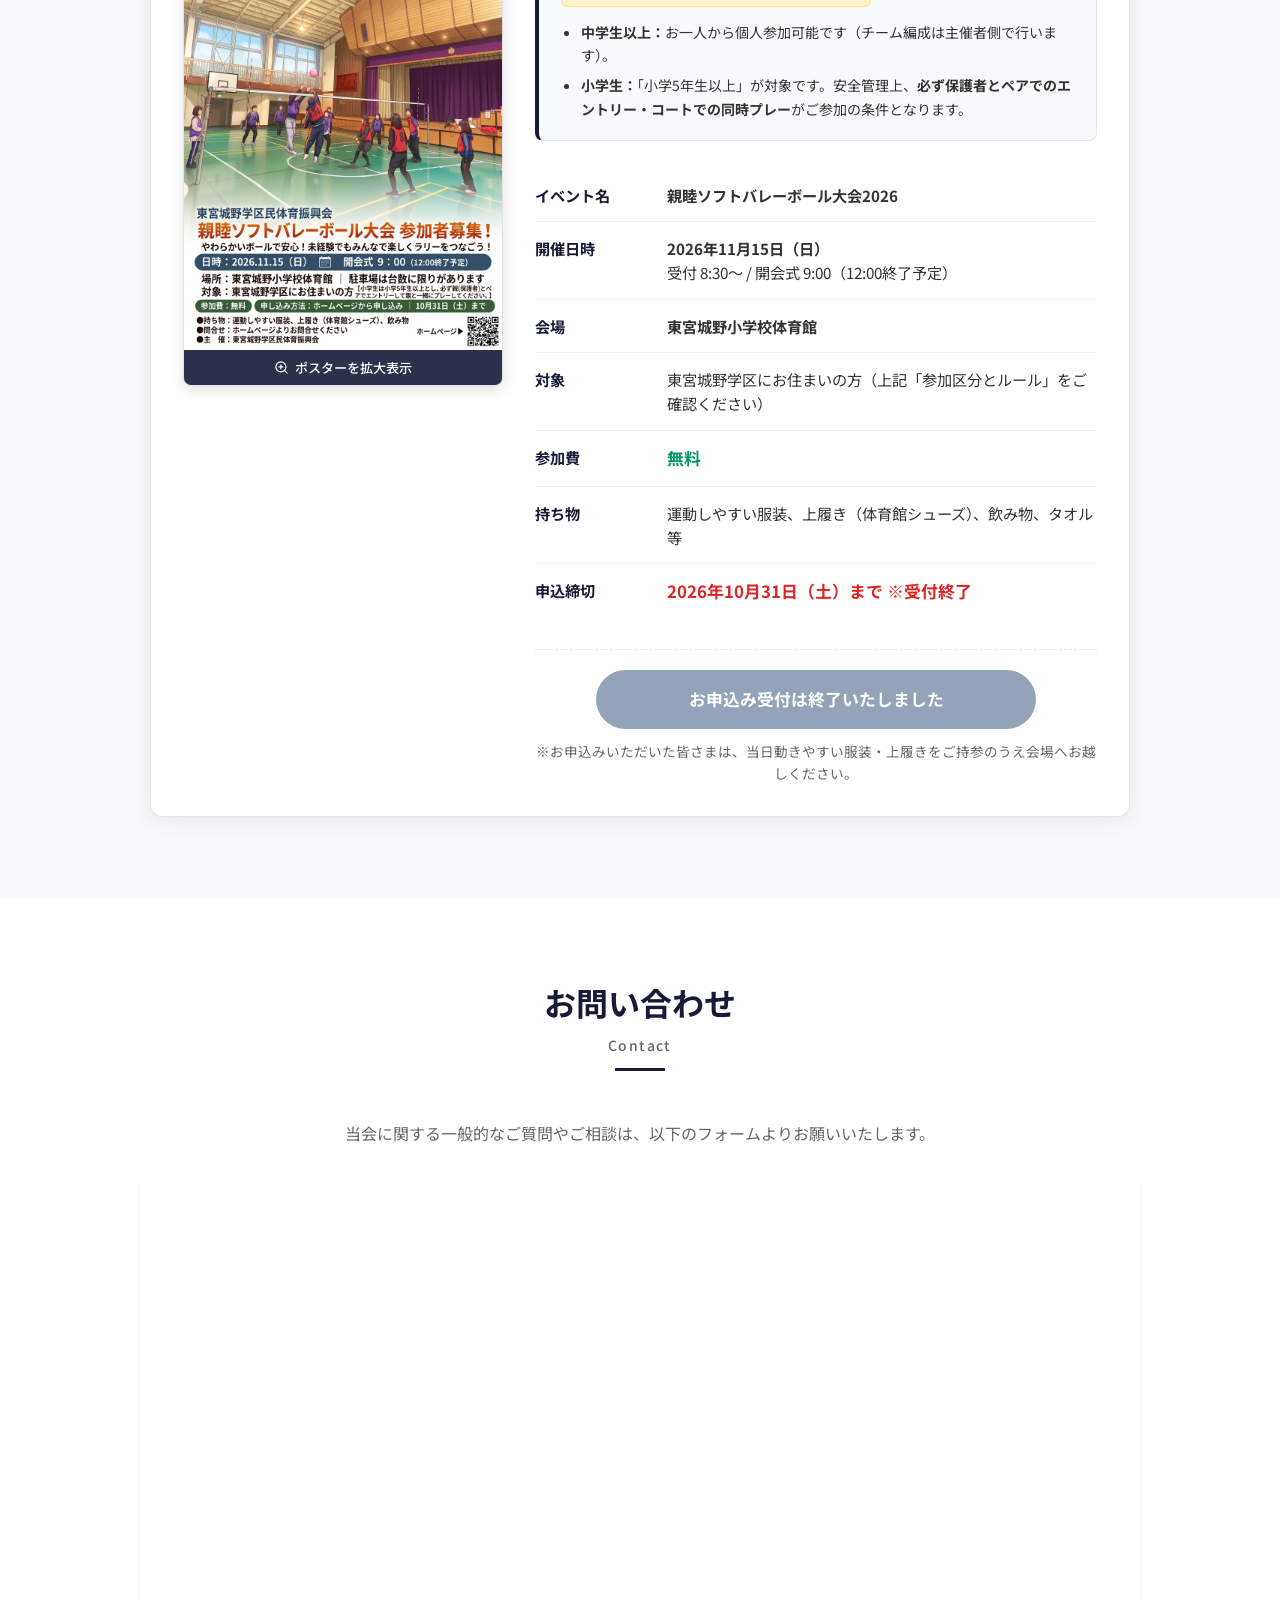
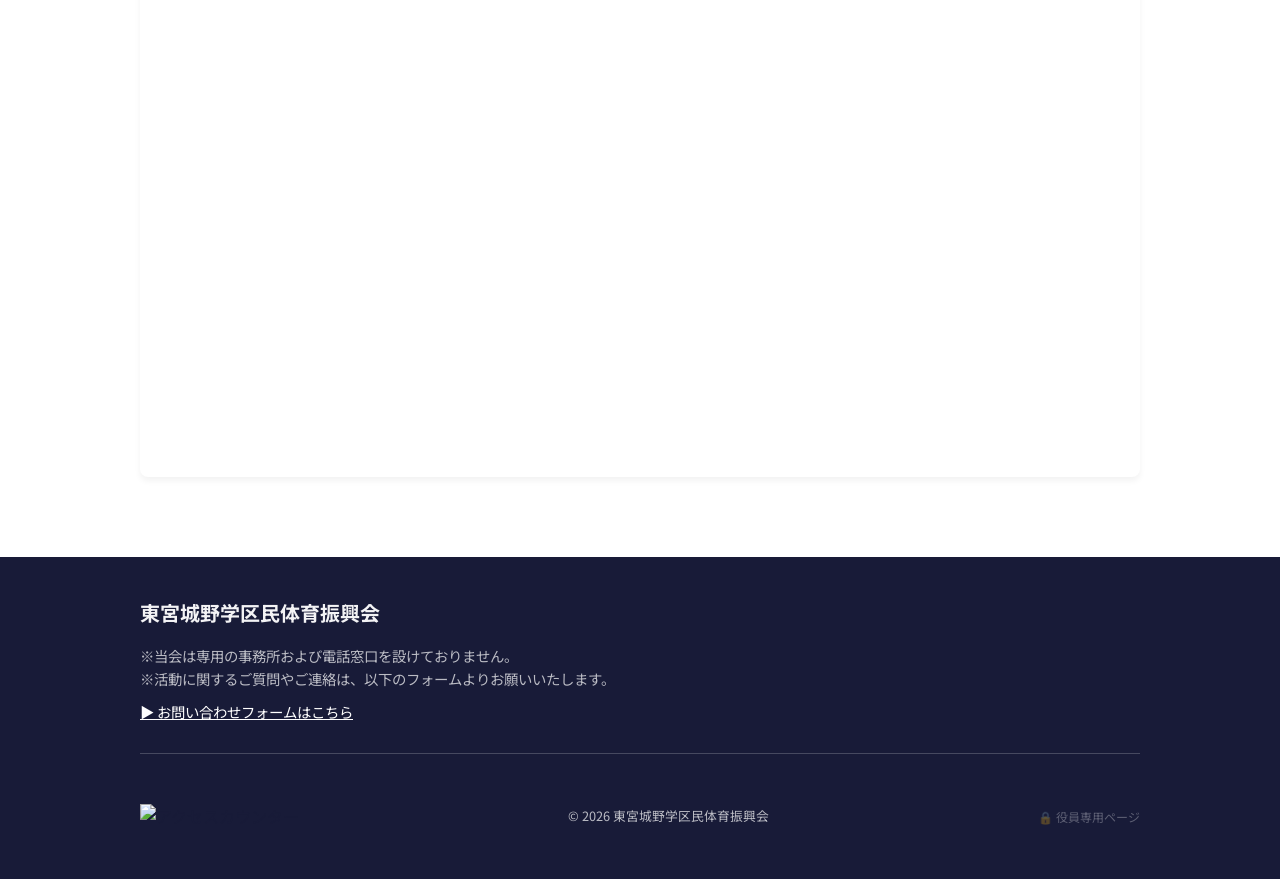
==== commit 3ca7d29c: "SV締め切り" ====
--- a/index.html
+++ b/index.html
@@ -74,6 +74,11 @@
                 <h2 class="section-title">新着情報<span>News</span></h2>
                 <ul class="news-list">
                     <li class="news-item">
+                        <time class="news-date" datetime="2026-11-03">2026.11.03</time>
+                        <span class="news-category">お知らせ</span>
+                        <a href="#entry" class="news-link">「親睦ソフトバレーボール大会2026」の参加申込み受付を終了いたしました。多数のお申込みをいただき誠にありがとうございました。</a>
+                    </li>
+                    <li class="news-item">
                         <time class="news-date" datetime="2026-10-26">2026.10.26</time>
                         <span class="news-category">活動報告</span>
                         <a href="#report-ekiden-2026" class="news-link">第44回全日本大学女子駅伝の沿道整理に従事・協力いたしました</a>
@@ -498,19 +503,25 @@
         <section id="entry" class="section entry bg-light">
             <div class="container">
                 <h2 class="section-title">イベント参加申込<span>Entry</span></h2>
-                <p class="section-desc">現在募集中のイベント情報です。皆さまのご参加を心よりお待ちしております！</p>
+                <p class="section-desc">開催予定のイベント情報です。参加申込みの受付は終了いたしました。</p>
                 
                 <div class="event-card">
                     <div class="event-card-header">
                         <div class="event-card-meta">
-                            <span class="event-status-badge">参加者募集中</span>
-                            <span class="event-deadline-tag">申込締切：2026年10月31日（土）まで</span>
+                            <span class="event-status-badge closed">受付終了（定員・期日締切）</span>
+                            <span class="event-deadline-tag">申込締切：2026年10月31日（土）※受付終了</span>
                         </div>
                         <h3 class="event-card-title">親睦ソフトバレーボール大会2026</h3>
                         <p class="event-card-subtitle">柔らかいボールを使用するため、初心者・未経験者やお子さまでも安全に楽しめます！地域の仲間や親子で楽しく汗を流しましょう。</p>
                     </div>
 
                     <div class="event-card-body">
+                        <!-- 受付終了案内バナー -->
+                        <div class="event-closed-banner" role="status">
+                            <svg width="22" height="22" viewBox="0 0 24 24" fill="none" stroke="currentColor" stroke-width="2" stroke-linecap="round" stroke-linejoin="round"><circle cx="12" cy="12" r="10"></circle><line x1="12" y1="8" x2="12" y2="12"></line><line x1="12" y1="16" x2="12.01" y2="16"></line></svg>
+                            <div>参加申込みの受付は終了いたしました。たくさんのお申込みをいただき、誠にありがとうございました。</div>
+                        </div>
+
                         <div class="event-layout-grid">
                             <!-- 左カラム：ポスター画像 -->
                             <div class="event-poster-col">
@@ -579,35 +590,20 @@
                                         </tr>
                                         <tr>
                                             <th>申込締切</th>
-                                            <td><span class="event-highlight-deadline">2026年10月31日（土）まで</span></td>
+                                            <td><span class="event-highlight-deadline">2026年10月31日（土）まで ※受付終了</span></td>
                                         </tr>
                                     </tbody>
                                 </table>
 
-                                <!-- 申込みCTAボタン -->
+                                <!-- 申込みCTAボタン（受付終了・無効化） -->
                                 <div class="event-cta">
-                                    <a href="https://docs.google.com/forms/d/e/1FAIpQLSdBQQbhN8b0xtAUAF8gL-H49k57Uo-PfqgA7o0jDtWVQY5_2Q/viewform" target="_blank" rel="noopener noreferrer" class="btn-entry-form">
-                                        <span>大会参加を申し込む（Googleフォーム）</span>
-                                        <svg width="20" height="20" viewBox="0 0 24 24" fill="none" stroke="currentColor" stroke-width="2" stroke-linecap="round" stroke-linejoin="round"><path d="M18 13v6a2 2 0 0 1-2 2H5a2 2 0 0 1-2-2V8a2 2 0 0 1 2-2h6"></path><polyline points="15 3 21 3 21 9"></polyline><line x1="10" y1="14" x2="21" y2="3"></line></svg>
-                                    </a>
-                                    <p class="event-cta-note">※別タブでGoogleフォームが開きます。また、下記フォームからも直接お申込みいただけます。</p>
-                                </div>
-                            </div>
-                        </div>
-                    </div>
-                </div>
-
-                <!-- Googleフォーム直接埋め込みエリア -->
-                <div class="event-form-section" id="entry-form">
-                    <div class="event-form-header">
-                        <h3 class="event-form-title">
-                            <svg width="22" height="22" viewBox="0 0 24 24" fill="none" stroke="currentColor" stroke-width="2" stroke-linecap="round" stroke-linejoin="round"><path d="M14 2H6a2 2 0 0 0-2 2v16a2 2 0 0 0 2 2h12a2 2 0 0 0 2-2V8z"></path><polyline points="14 2 14 8 20 8"></polyline><line x1="16" y1="13" x2="8" y2="13"></line><line x1="16" y1="17" x2="8" y2="17"></line><polyline points="10 9 9 9 8 9"></polyline></svg>
-                            親睦ソフトバレーボール大会2026 参加申込フォーム
-                        </h3>
-                        <p class="event-form-desc">下記の入力フォームに必要事項をご入力の上、送信してください。</p>
-                    </div>
-                    <div class="form-wrapper">
-                        <iframe src="https://docs.google.com/forms/d/e/1FAIpQLSdBQQbhN8b0xtAUAF8gL-H49k57Uo-PfqgA7o0jDtWVQY5_2Q/viewform?embedded=true" width="100%" height="2000" frameborder="0" marginheight="0" marginwidth="0">読み込んでいます…</iframe>
+                                    <span class="btn-entry-form disabled" aria-disabled="true">
+                                        <span>お申込み受付は終了いたしました</span>
+                                    </span>
+                                    <p class="event-cta-note">※お申込みいただいた皆さまは、当日動きやすい服装・上履きをご持参のうえ会場へお越しください。</p>
+                                </div>
+                            </div>
+                        </div>
                     </div>
                 </div>
             </div>
@@ -726,3 +722,5 @@
 </body>
 
 </html>
+
+</html>
--- a/style.css
+++ b/style.css
@@ -1434,8 +1434,50 @@
     .report-gallery.report-gallery-2col .gallery-img img {
         width: 100%;
     }
-    /* Fix placeholder Target below */
-    .unused {
+}
+
+/* ==========================================================================
+   Event Closed State (受付終了スタイル)
+   ========================================================================== */
+.event-status-badge.closed {
+    background-color: #dc2626;
+    box-shadow: 0 2px 6px rgba(220, 38, 38, 0.35);
+}
+
+.event-closed-banner {
+    background-color: #fef2f2;
+    border: 2px solid #fca5a5;
+    border-left: 6px solid #dc2626;
+    border-radius: 8px;
+    padding: 16px 20px;
+    margin-bottom: 24px;
+    display: flex;
+    align-items: flex-start;
+    gap: 12px;
+    color: #991b1b;
+    font-weight: 700;
+    font-size: 0.98rem;
+    line-height: 1.6;
+}
+
+.event-closed-banner svg {
+    flex-shrink: 0;
+    margin-top: 3px;
+    color: #dc2626;
+}
+
+.btn-entry-form.disabled,
+.btn-entry-form[aria-disabled="true"] {
+    background-color: #94a3b8;
+    color: #ffffff;
+    cursor: not-allowed;
+    pointer-events: none;
+    box-shadow: none;
+    transform: none;
+}
+
+.unused {
+    .unused-inner {
         text-align: center;
     }
 }
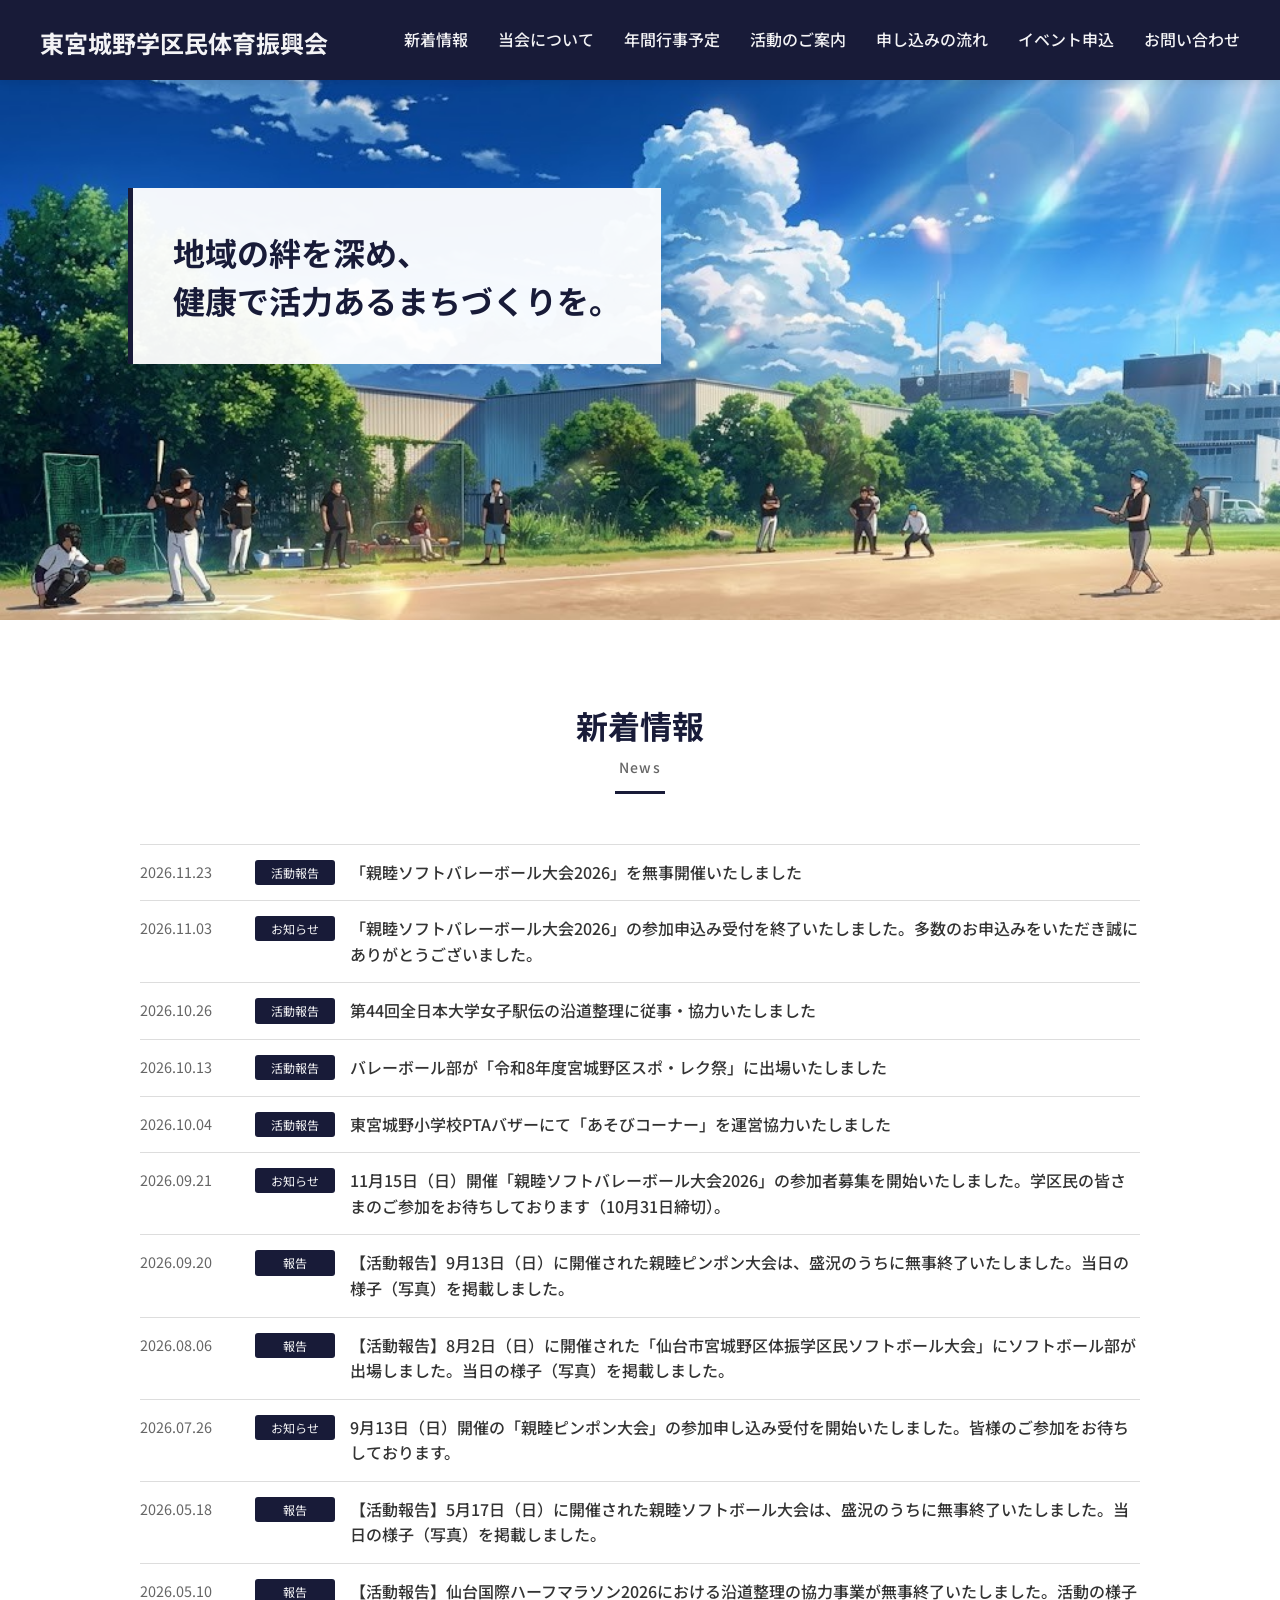
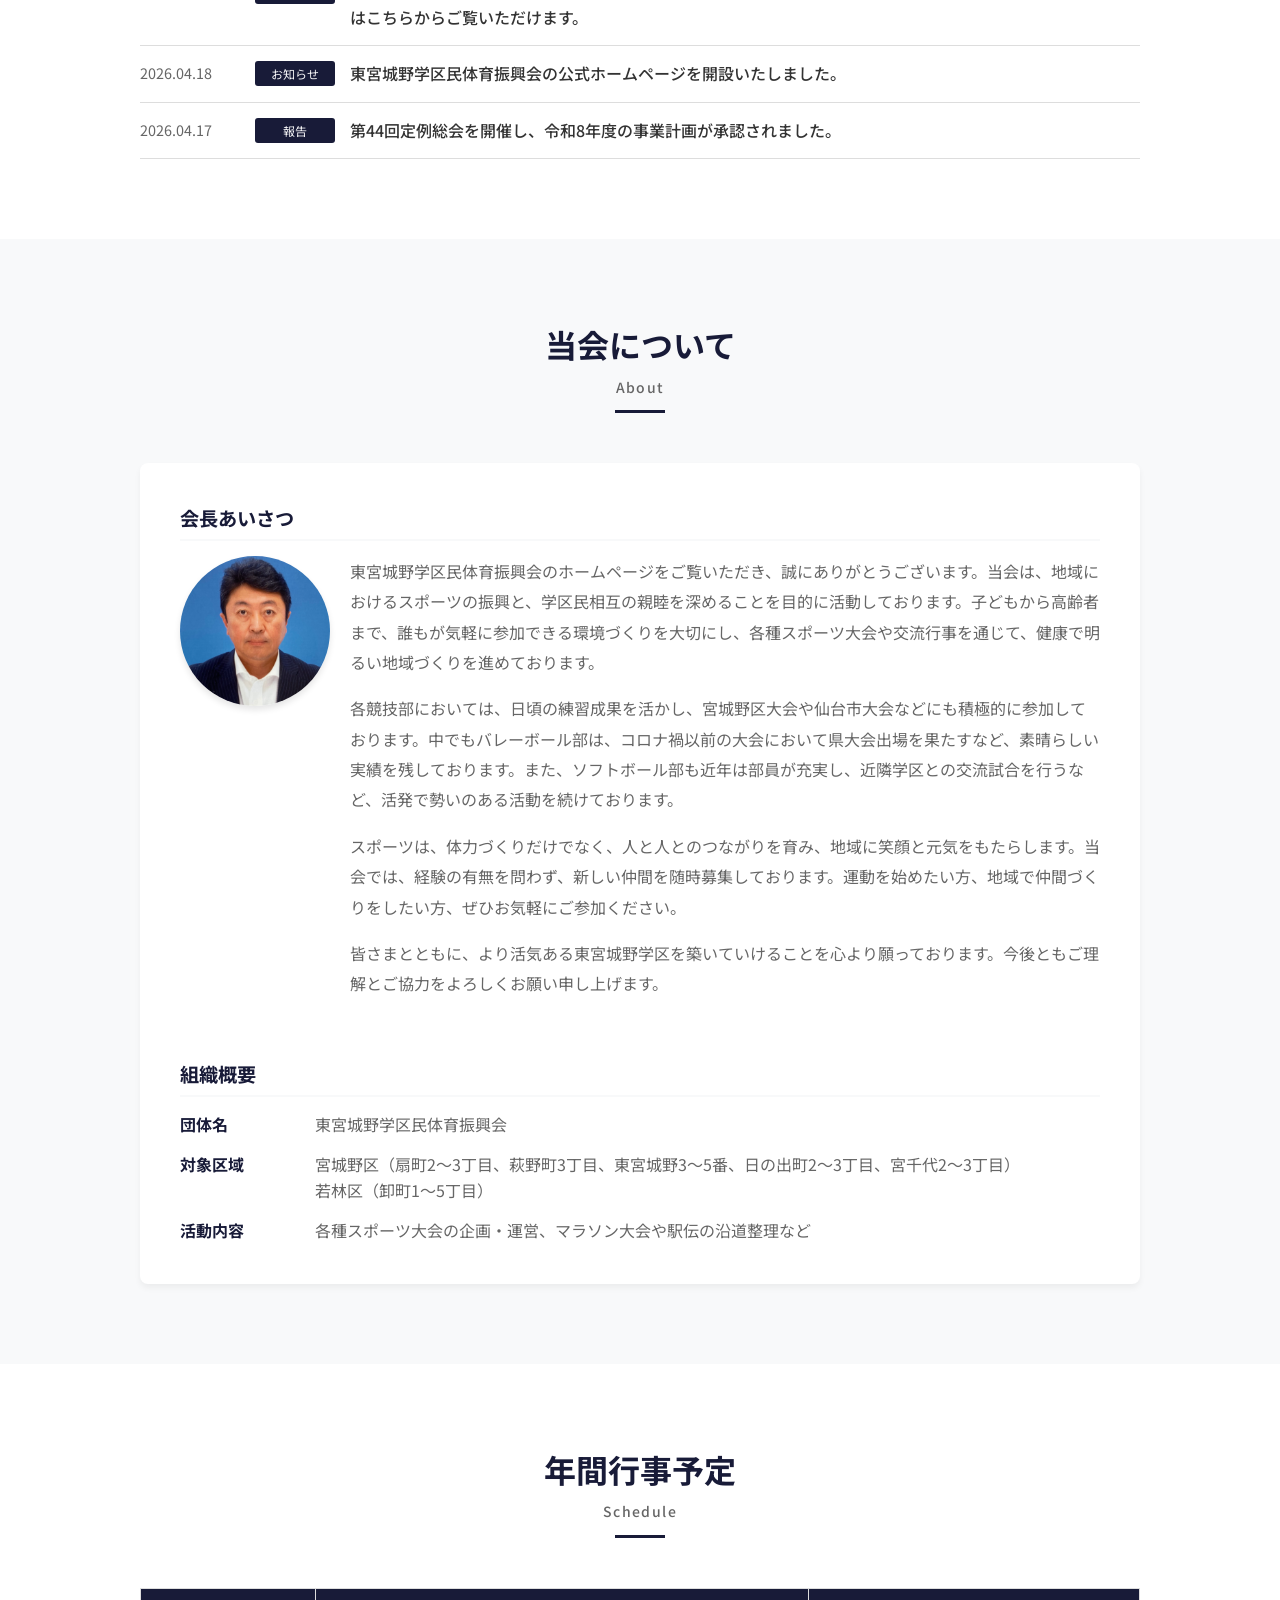
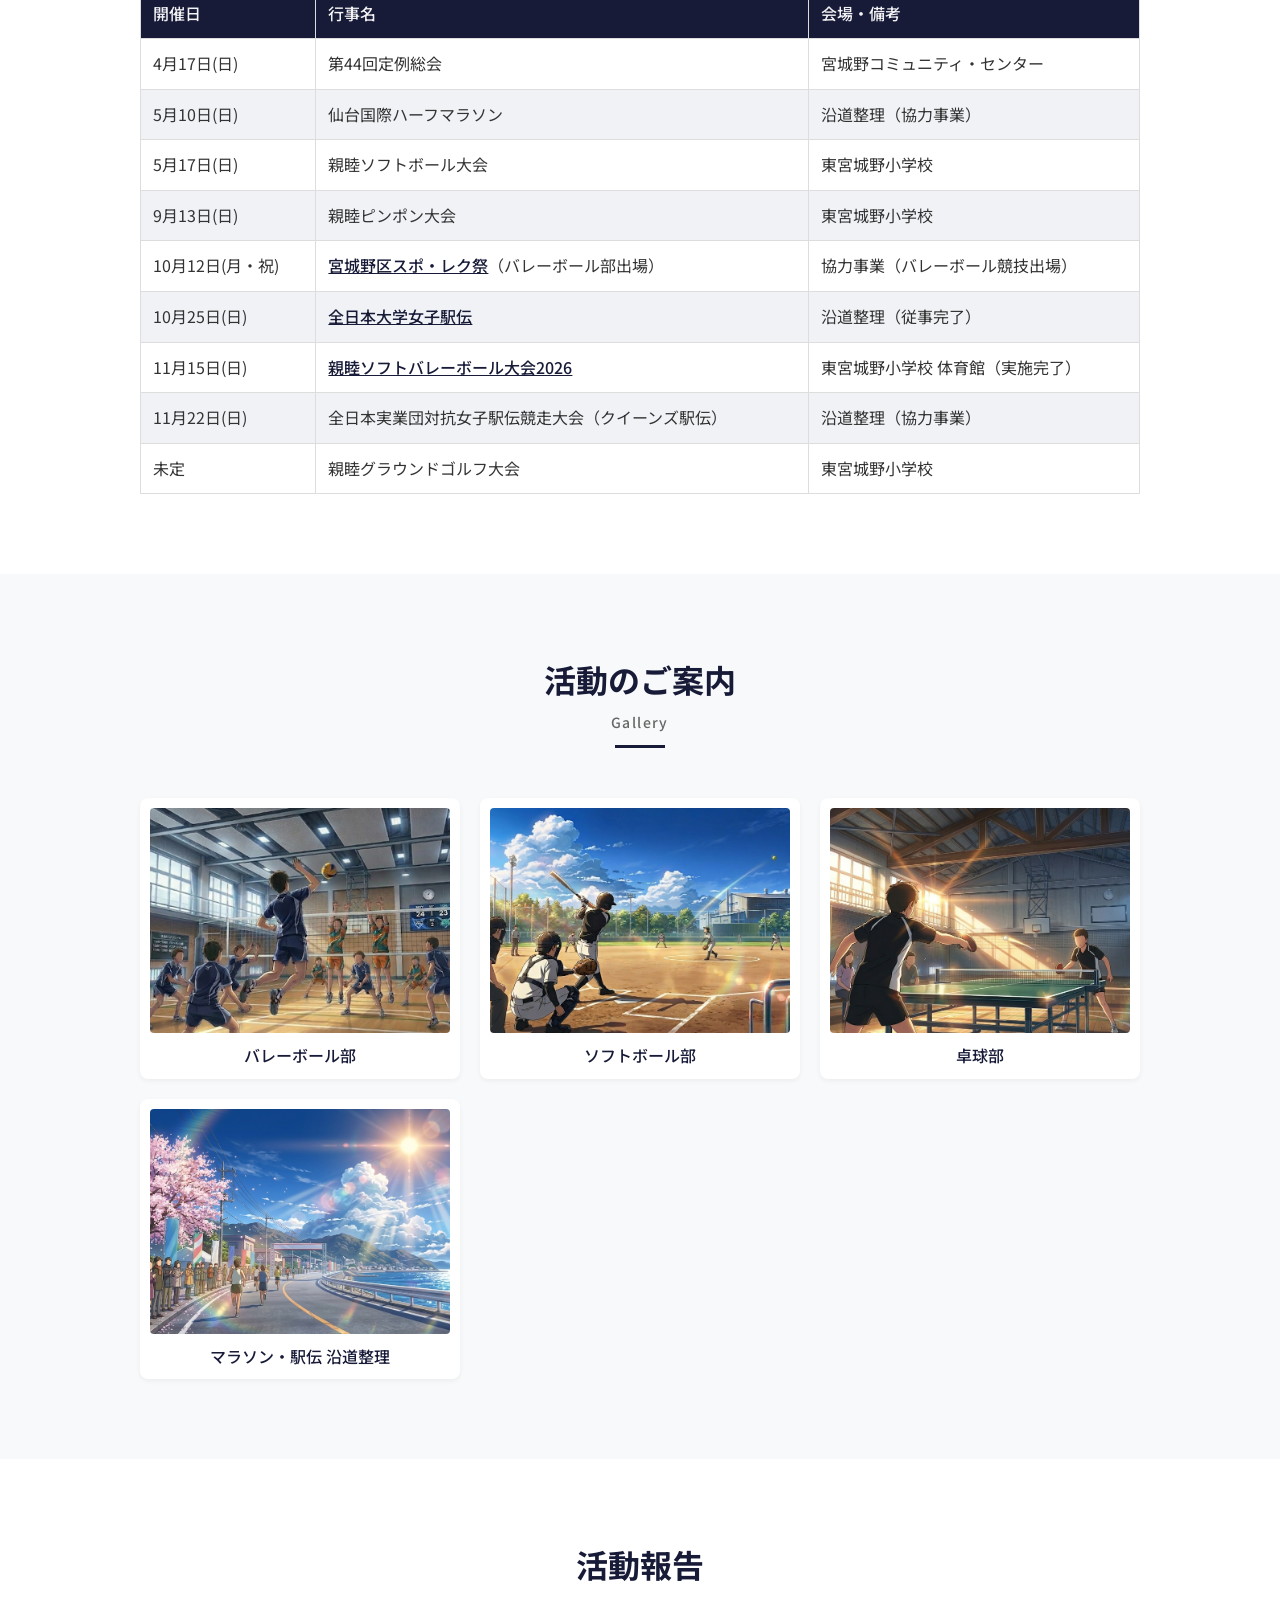
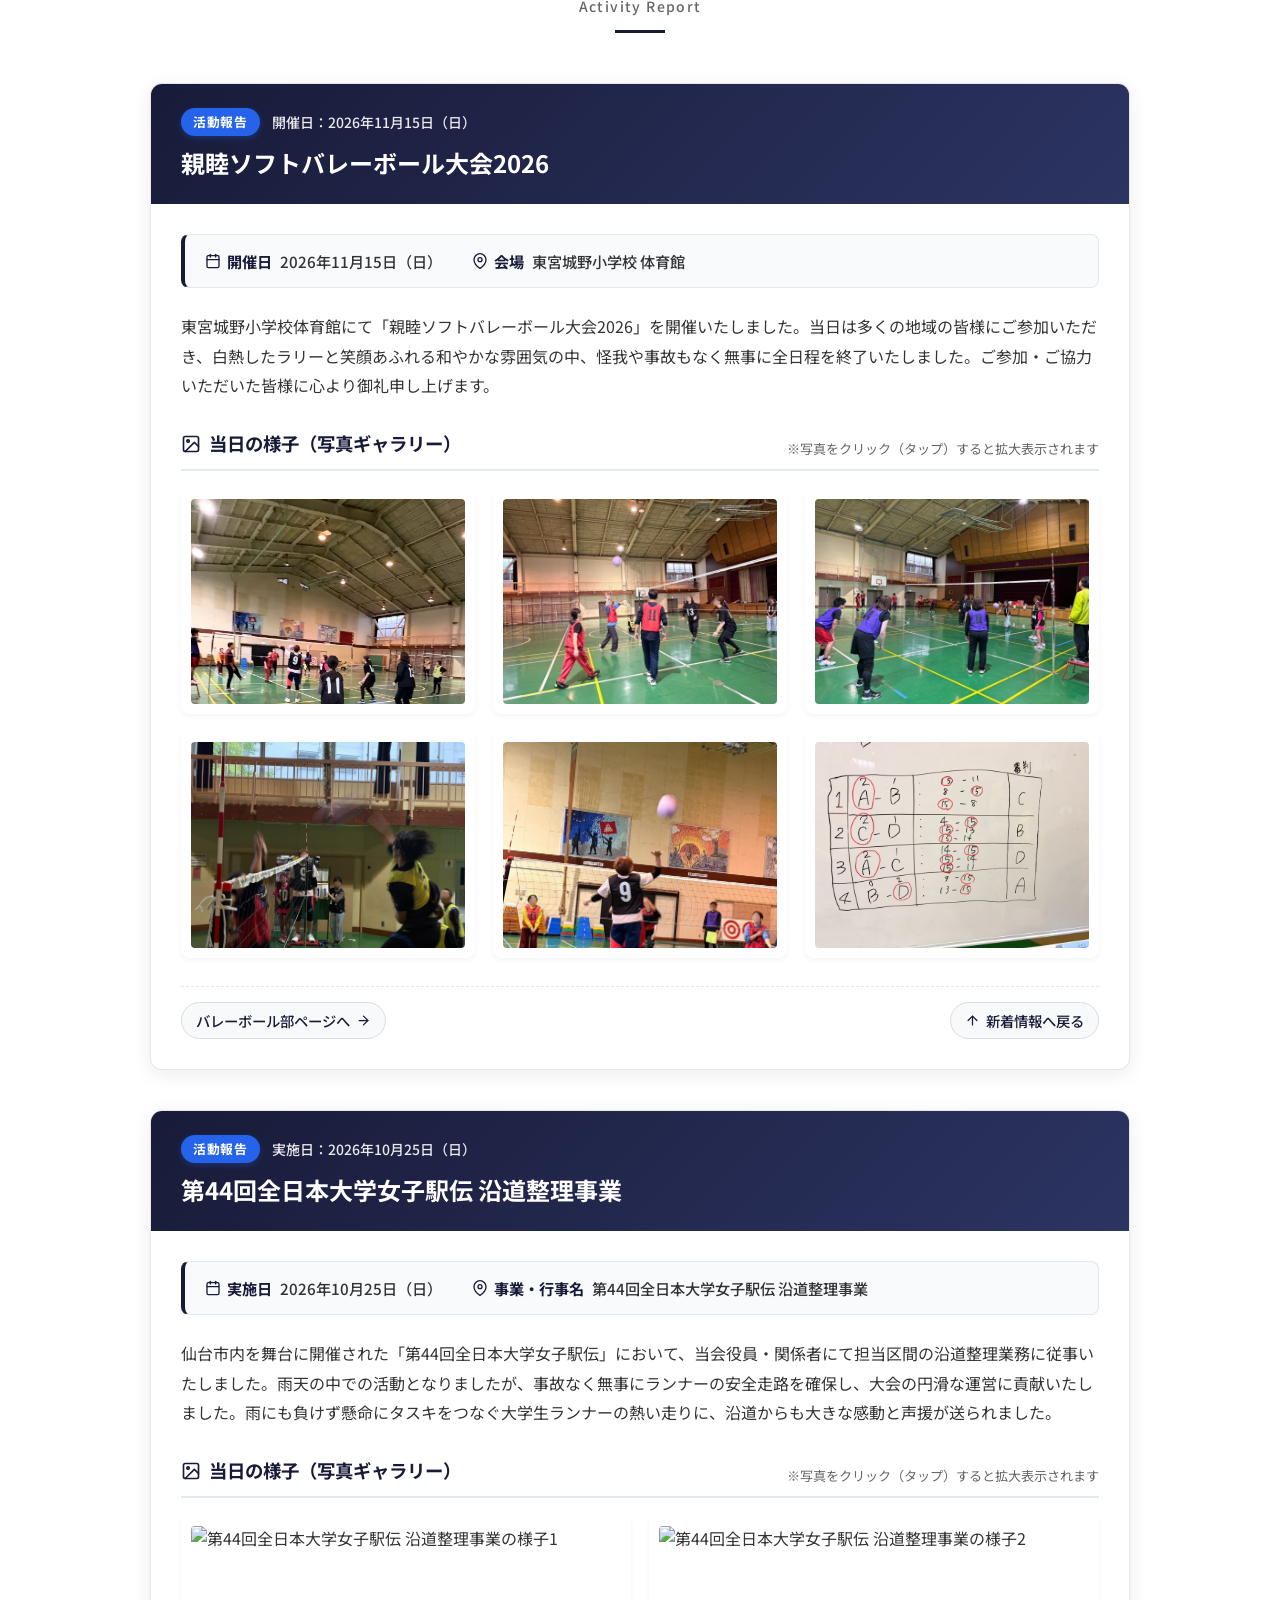
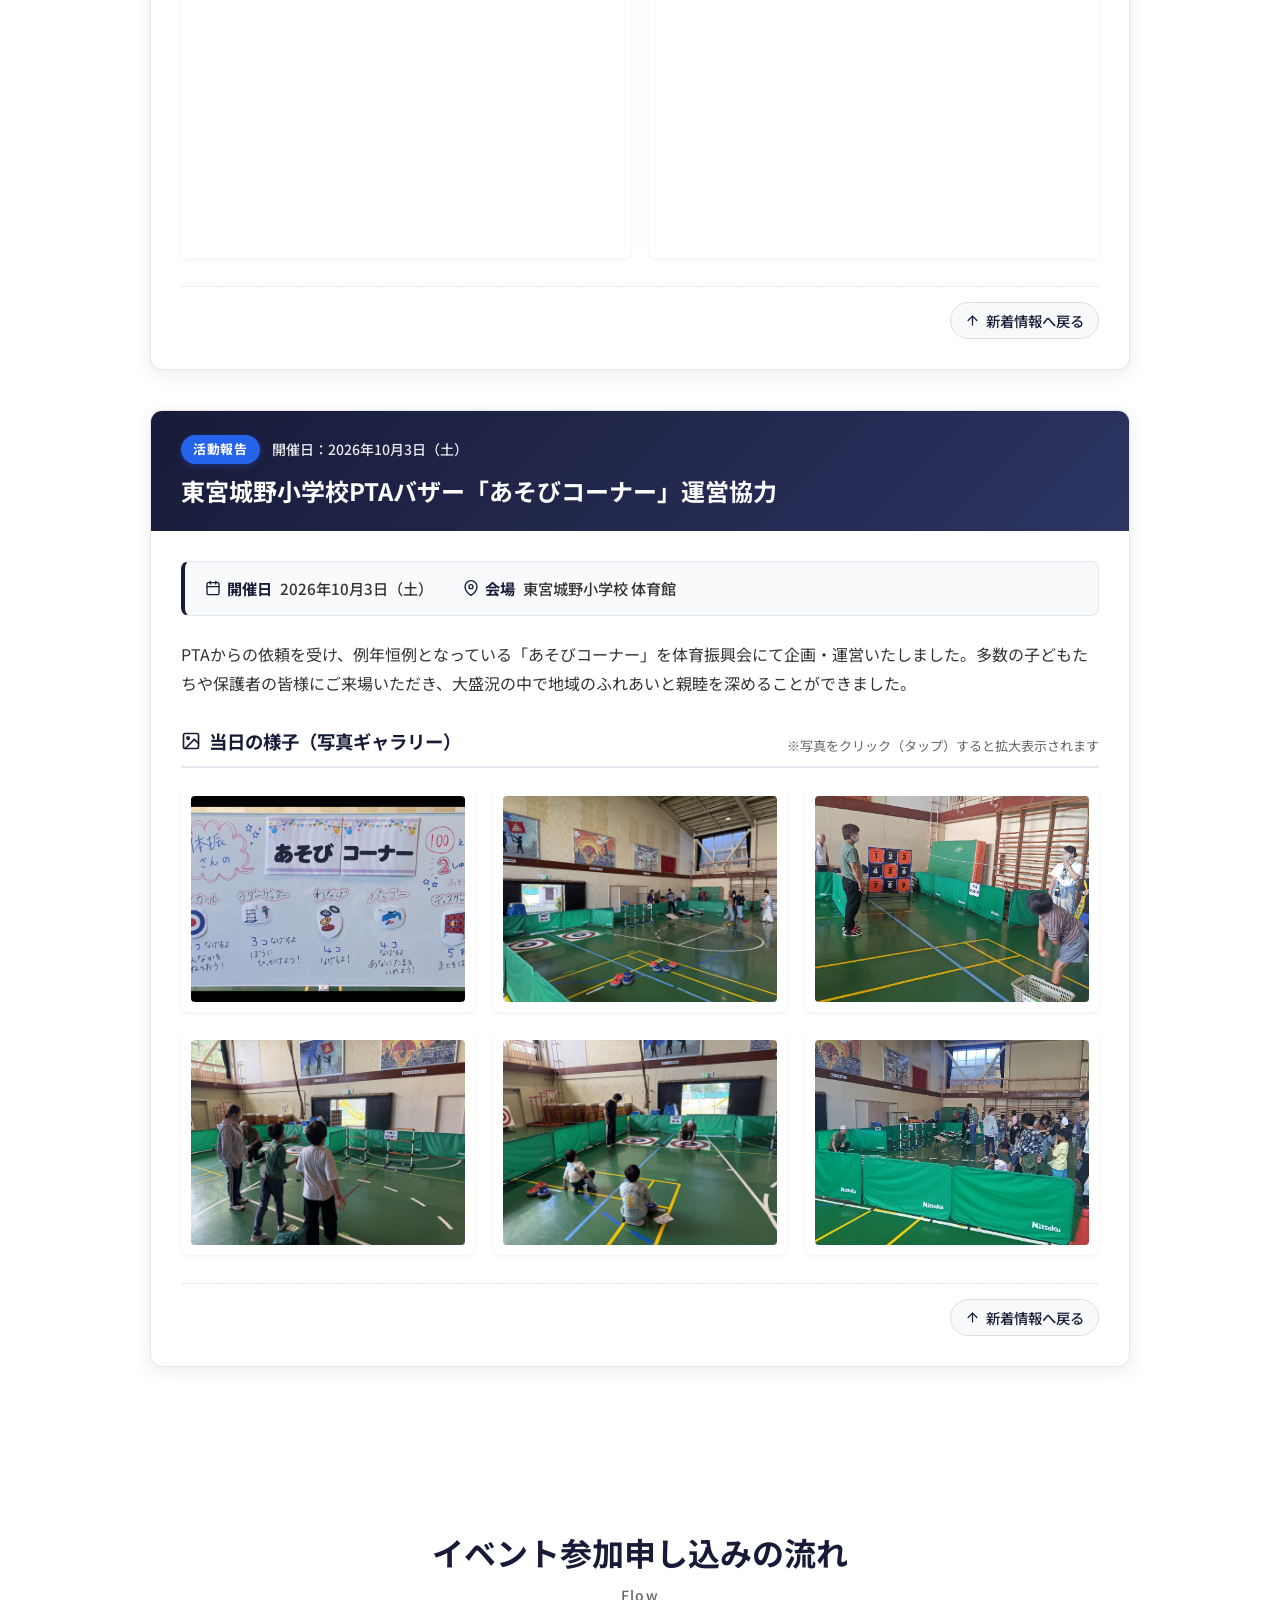
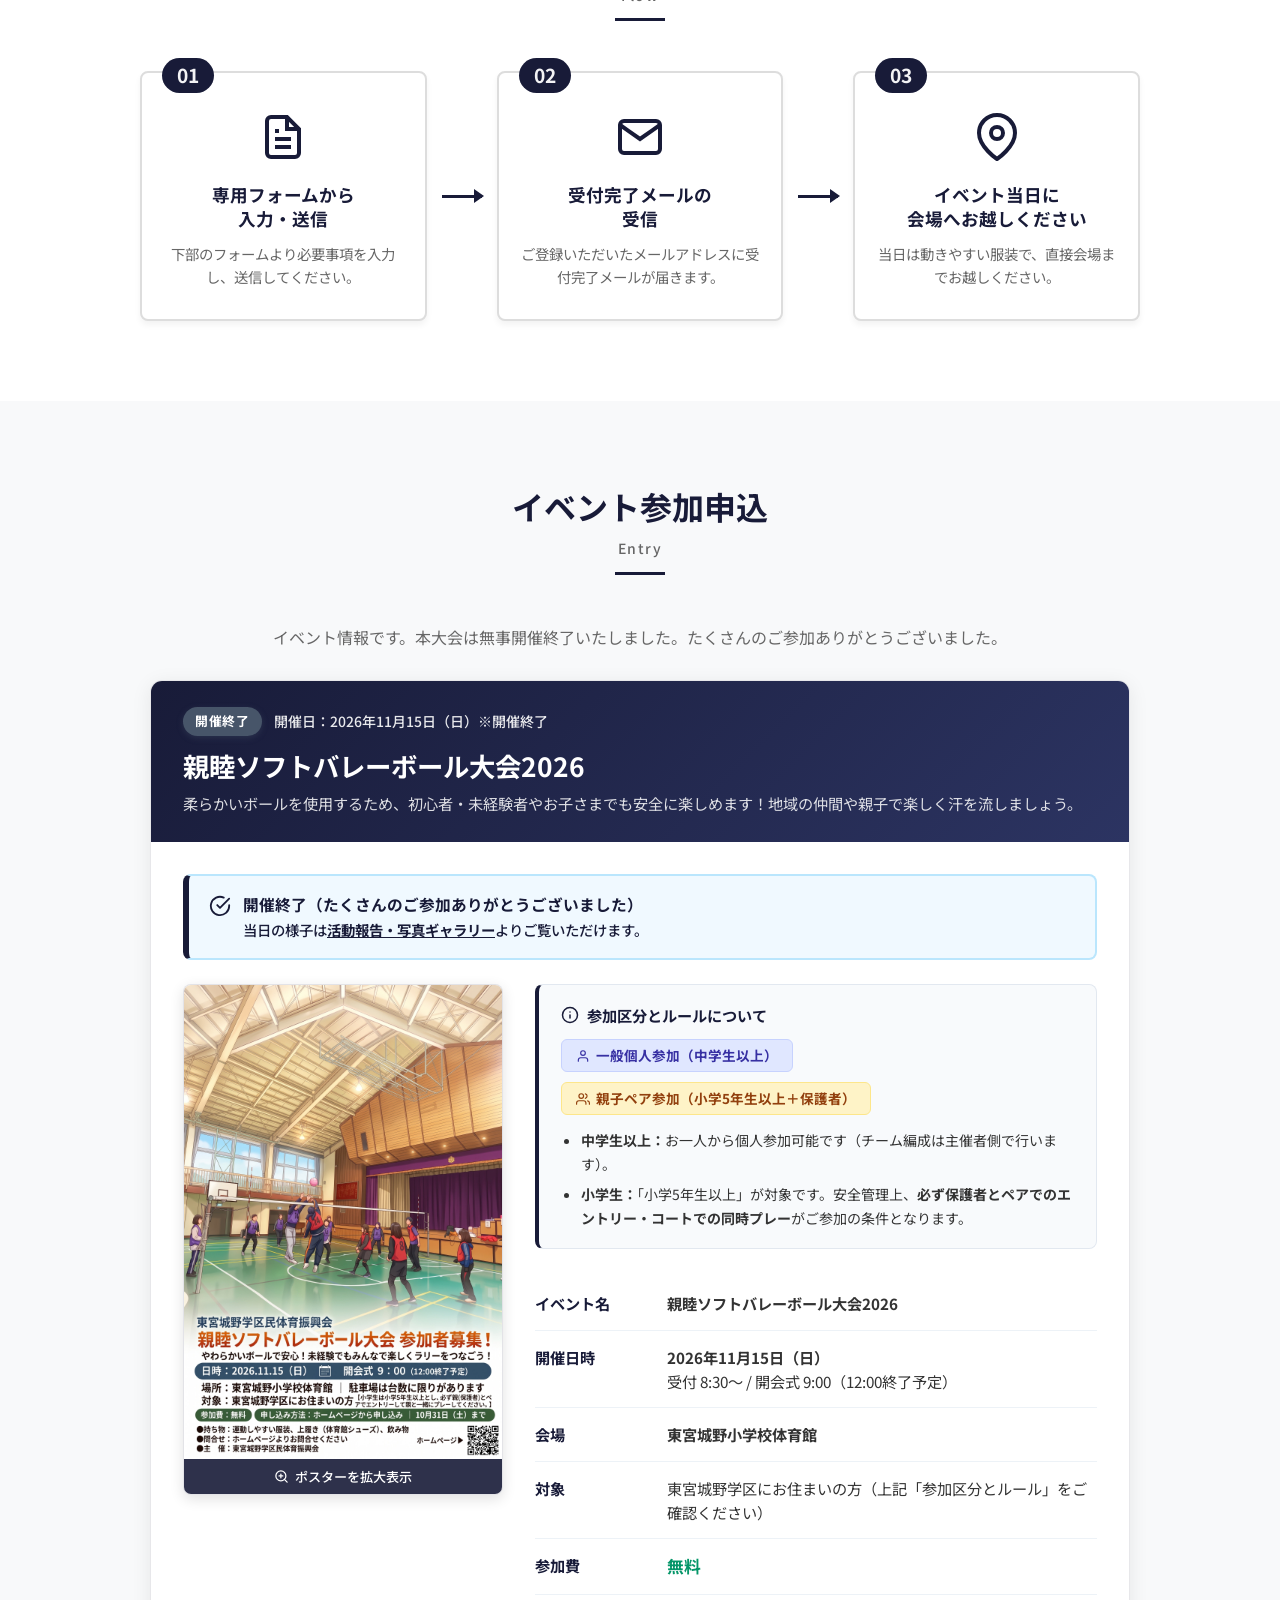
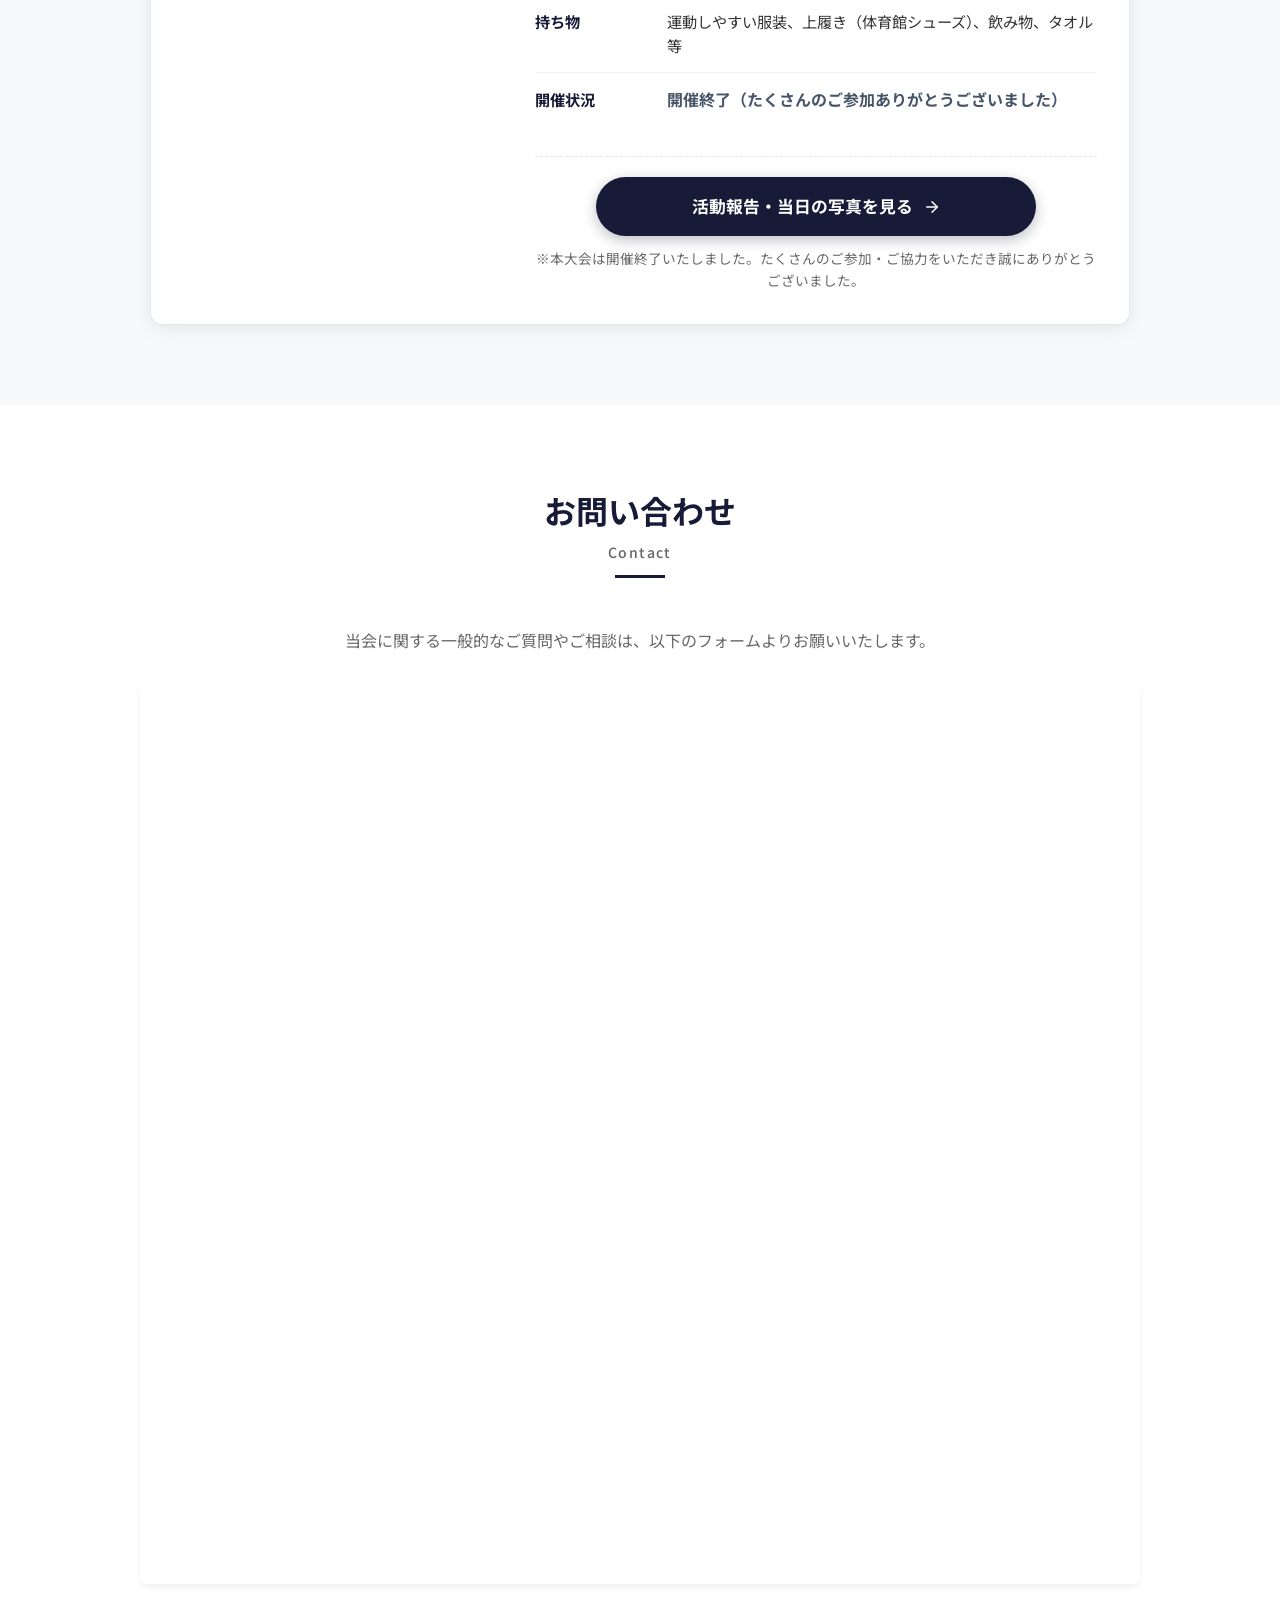
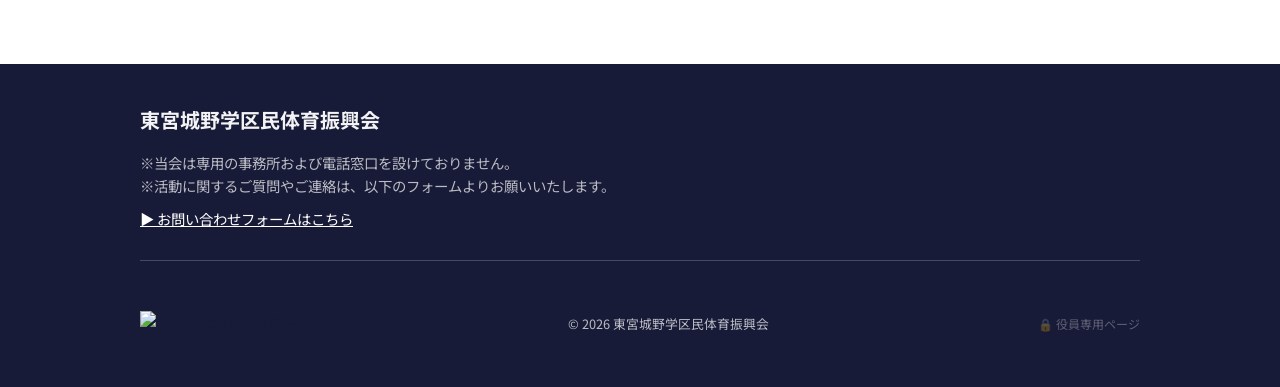
==== commit 2eeab8a2: "volley2026" ====
--- a/index.html
+++ b/index.html
@@ -74,6 +74,11 @@
                 <h2 class="section-title">新着情報<span>News</span></h2>
                 <ul class="news-list">
                     <li class="news-item">
+                        <time class="news-date" datetime="2026-11-23">2026.11.23</time>
+                        <span class="news-category">活動報告</span>
+                        <a href="#report-volleyball-2026" class="news-link">「親睦ソフトバレーボール大会2026」を無事開催いたしました</a>
+                    </li>
+                    <li class="news-item">
                         <time class="news-date" datetime="2026-11-03">2026.11.03</time>
                         <span class="news-category">お知らせ</span>
                         <a href="#entry" class="news-link">「親睦ソフトバレーボール大会2026」の参加申込み受付を終了いたしました。多数のお申込みをいただき誠にありがとうございました。</a>
@@ -220,8 +225,8 @@
                             </tr>
                             <tr>
                                 <td>11月15日(日)</td>
-                                <td>親睦ソフトバレーボール大会</td>
-                                <td>東宮城野小学校</td>
+                                <td><a href="#report-volleyball-2026" style="color: var(--color-primary); font-weight: 500; text-decoration: underline;">親睦ソフトバレーボール大会2026</a></td>
+                                <td>東宮城野小学校 体育館（実施完了）</td>
                             </tr>
                             <tr>
                                 <td>11月22日(日)</td>
@@ -288,6 +293,97 @@
         <section id="activity-reports" class="section report-section">
             <div class="container">
                 <h2 class="section-title">活動報告<span>Activity Report</span></h2>
+
+                <!-- 親睦ソフトバレーボール大会2026 -->
+                <div id="report-volleyball-2026" class="report-card">
+                    <div class="report-card-header">
+                        <div class="report-meta-tags">
+                            <span class="report-status-badge">活動報告</span>
+                            <span class="report-date-tag">開催日：2026年11月15日（日）</span>
+                        </div>
+                        <h3 class="report-card-title">親睦ソフトバレーボール大会2026</h3>
+                    </div>
+
+                    <div class="report-card-body">
+                        <!-- 開催概要 -->
+                        <div class="report-info-box">
+                            <div class="report-info-item">
+                                <span class="report-info-label">
+                                    <svg width="16" height="16" viewBox="0 0 24 24" fill="none" stroke="currentColor" stroke-width="2" stroke-linecap="round" stroke-linejoin="round"><rect x="3" y="4" width="18" height="18" rx="2" ry="2"></rect><line x1="16" y1="2" x2="16" y2="6"></line><line x1="8" y1="2" x2="8" y2="6"></line><line x1="3" y1="10" x2="21" y2="10"></line></svg>
+                                    開催日
+                                </span>
+                                <span class="report-info-val">2026年11月15日（日）</span>
+                            </div>
+                            <div class="report-info-item">
+                                <span class="report-info-label">
+                                    <svg width="16" height="16" viewBox="0 0 24 24" fill="none" stroke="currentColor" stroke-width="2" stroke-linecap="round" stroke-linejoin="round"><path d="M21 10c0 7-9 13-9 13s-9-6-9-13a9 9 0 0 1 18 0z"></path><circle cx="12" cy="10" r="3"></circle></svg>
+                                    会場
+                                </span>
+                                <span class="report-info-val">東宮城野小学校 体育館</span>
+                            </div>
+                        </div>
+
+                        <!-- 概要文 -->
+                        <div class="report-lead-text">
+                            <p>東宮城野小学校体育館にて「親睦ソフトバレーボール大会2026」を開催いたしました。当日は多くの地域の皆様にご参加いただき、白熱したラリーと笑顔あふれる和やかな雰囲気の中、怪我や事故もなく無事に全日程を終了いたしました。ご参加・ご協力いただいた皆様に心より御礼申し上げます。</p>
+                        </div>
+
+                        <!-- 写真ギャラリー見出し -->
+                        <div class="report-gallery-header">
+                            <h4 class="report-gallery-title">
+                                <svg width="20" height="20" viewBox="0 0 24 24" fill="none" stroke="currentColor" stroke-width="2" stroke-linecap="round" stroke-linejoin="round"><rect x="3" y="3" width="18" height="18" rx="2" ry="2"></rect><circle cx="8.5" cy="8.5" r="1.5"></circle><polyline points="21 15 16 10 5 21"></polyline></svg>
+                                当日の様子（写真ギャラリー）
+                            </h4>
+                            <span class="report-gallery-sub">※写真をクリック（タップ）すると拡大表示されます</span>
+                        </div>
+
+                        <!-- 写真ギャラリー 6枚 -->
+                        <div class="report-gallery">
+                            <div class="gallery-item">
+                                <div class="gallery-img">
+                                    <img src="images/volleyball/2026/1.jpg" alt="親睦ソフトバレーボール大会2026の様子1" loading="lazy">
+                                </div>
+                            </div>
+                            <div class="gallery-item">
+                                <div class="gallery-img">
+                                    <img src="images/volleyball/2026/2.jpg" alt="親睦ソフトバレーボール大会2026の様子2" loading="lazy">
+                                </div>
+                            </div>
+                            <div class="gallery-item">
+                                <div class="gallery-img">
+                                    <img src="images/volleyball/2026/3.jpg" alt="親睦ソフトバレーボール大会2026の様子3" loading="lazy">
+                                </div>
+                            </div>
+                            <div class="gallery-item">
+                                <div class="gallery-img">
+                                    <img src="images/volleyball/2026/4.jpg" alt="親睦ソフトバレーボール大会2026の様子4" loading="lazy">
+                                </div>
+                            </div>
+                            <div class="gallery-item">
+                                <div class="gallery-img">
+                                    <img src="images/volleyball/2026/5.jpg" alt="親睦ソフトバレーボール大会2026の様子5" loading="lazy">
+                                </div>
+                            </div>
+                            <div class="gallery-item">
+                                <div class="gallery-img">
+                                    <img src="images/volleyball/2026/6.jpg" alt="親睦ソフトバレーボール大会2026の様子6" loading="lazy">
+                                </div>
+                            </div>
+                        </div>
+
+                        <!-- ページ内ナビゲーション -->
+                        <div class="report-footer-nav" style="display: flex; justify-content: space-between; align-items: center; flex-wrap: wrap; gap: 12px;">
+                            <a href="volleyball.html#report-2026-softvolleyball" class="report-back-btn">
+                                バレーボール部ページへ
+                                <svg width="15" height="15" viewBox="0 0 24 24" fill="none" stroke="currentColor" stroke-width="2" stroke-linecap="round" stroke-linejoin="round"><line x1="5" y1="12" x2="19" y2="12"></line><polyline points="12 5 19 12 12 19"></polyline></svg>
+                            </a>
+                            <a href="#home" class="report-back-btn">
+                                <svg width="15" height="15" viewBox="0 0 24 24" fill="none" stroke="currentColor" stroke-width="2" stroke-linecap="round" stroke-linejoin="round"><line x1="12" y1="19" x2="12" y2="5"></line><polyline points="5 12 12 5 19 12"></polyline></svg>
+                                新着情報へ戻る
+                            </a>
+                        </div>
+                    </div>
+                </div>
 
                 <!-- 第44回全日本大学女子駅伝 沿道整理事業 -->
                 <div id="report-ekiden-2026" class="report-card">
@@ -503,23 +599,23 @@
         <section id="entry" class="section entry bg-light">
             <div class="container">
                 <h2 class="section-title">イベント参加申込<span>Entry</span></h2>
-                <p class="section-desc">開催予定のイベント情報です。参加申込みの受付は終了いたしました。</p>
+                <p class="section-desc">イベント情報です。本大会は無事開催終了いたしました。たくさんのご参加ありがとうございました。</p>
                 
                 <div class="event-card">
                     <div class="event-card-header">
                         <div class="event-card-meta">
-                            <span class="event-status-badge closed">受付終了（定員・期日締切）</span>
-                            <span class="event-deadline-tag">申込締切：2026年10月31日（土）※受付終了</span>
+                            <span class="event-status-badge ended">開催終了</span>
+                            <span class="event-deadline-tag">開催日：2026年11月15日（日）※開催終了</span>
                         </div>
                         <h3 class="event-card-title">親睦ソフトバレーボール大会2026</h3>
                         <p class="event-card-subtitle">柔らかいボールを使用するため、初心者・未経験者やお子さまでも安全に楽しめます！地域の仲間や親子で楽しく汗を流しましょう。</p>
                     </div>
 
                     <div class="event-card-body">
-                        <!-- 受付終了案内バナー -->
-                        <div class="event-closed-banner" role="status">
-                            <svg width="22" height="22" viewBox="0 0 24 24" fill="none" stroke="currentColor" stroke-width="2" stroke-linecap="round" stroke-linejoin="round"><circle cx="12" cy="12" r="10"></circle><line x1="12" y1="8" x2="12" y2="12"></line><line x1="12" y1="16" x2="12.01" y2="16"></line></svg>
-                            <div>参加申込みの受付は終了いたしました。たくさんのお申込みをいただき、誠にありがとうございました。</div>
+                        <!-- 開催終了案内バナー -->
+                        <div class="event-ended-banner" role="status">
+                            <svg width="22" height="22" viewBox="0 0 24 24" fill="none" stroke="currentColor" stroke-width="2" stroke-linecap="round" stroke-linejoin="round"><path d="M22 11.08V12a10 10 0 1 1-5.93-9.14"></path><polyline points="22 4 12 14.01 9 11.01"></polyline></svg>
+                            <div>開催終了（たくさんのご参加ありがとうございました）<br><span style="font-weight: 500; font-size: 0.9rem;">当日の様子は<a href="#report-volleyball-2026" style="text-decoration: underline; font-weight: 700;">活動報告・写真ギャラリー</a>よりご覧いただけます。</span></div>
                         </div>
 
                         <div class="event-layout-grid">
@@ -589,18 +685,19 @@
                                             <td>運動しやすい服装、上履き（体育館シューズ）、飲み物、タオル等</td>
                                         </tr>
                                         <tr>
-                                            <th>申込締切</th>
-                                            <td><span class="event-highlight-deadline">2026年10月31日（土）まで ※受付終了</span></td>
+                                            <th>開催状況</th>
+                                            <td><span class="event-highlight-ended">開催終了（たくさんのご参加ありがとうございました）</span></td>
                                         </tr>
                                     </tbody>
                                 </table>
 
-                                <!-- 申込みCTAボタン（受付終了・無効化） -->
+                                <!-- 開催終了・活動報告リンク -->
                                 <div class="event-cta">
-                                    <span class="btn-entry-form disabled" aria-disabled="true">
-                                        <span>お申込み受付は終了いたしました</span>
-                                    </span>
-                                    <p class="event-cta-note">※お申込みいただいた皆さまは、当日動きやすい服装・上履きをご持参のうえ会場へお越しください。</p>
+                                    <a href="#report-volleyball-2026" class="btn-entry-form">
+                                        <span>活動報告・当日の写真を見る</span>
+                                        <svg width="18" height="18" viewBox="0 0 24 24" fill="none" stroke="currentColor" stroke-width="2" stroke-linecap="round" stroke-linejoin="round"><line x1="5" y1="12" x2="19" y2="12"></line><polyline points="12 5 19 12 12 19"></polyline></svg>
+                                    </a>
+                                    <p class="event-cta-note">※本大会は開催終了いたしました。たくさんのご参加・ご協力をいただき誠にありがとうございました。</p>
                                 </div>
                             </div>
                         </div>
@@ -721,6 +818,4 @@
     </script>
 </body>
 
-</html>
-
 </html>
--- a/style.css
+++ b/style.css
@@ -721,6 +721,9 @@
 .modal-content {
     max-width: 90%;
     max-height: 90vh;
+    width: auto;
+    height: auto;
+    object-fit: contain;
     box-shadow: 0 4px 15px rgba(0,0,0,0.5);
     border-radius: 4px;
 }
@@ -1349,8 +1352,20 @@
     gap: 18px;
 }
 
+.report-gallery .gallery-item {
+    min-width: 0;
+}
+
 .report-gallery .gallery-img {
     margin-bottom: 0;
+    aspect-ratio: 4 / 3;
+}
+
+.report-gallery .gallery-img img {
+    width: 100%;
+    height: 100%;
+    object-fit: cover;
+    object-position: center 25%;
 }
 
 .report-footer-nav {
@@ -1476,6 +1491,39 @@
     transform: none;
 }
 
+.event-status-badge.ended {
+    background-color: #475569;
+    box-shadow: 0 2px 6px rgba(71, 85, 105, 0.35);
+}
+
+.event-ended-banner {
+    background-color: #f0f9ff;
+    border: 2px solid #bae6fd;
+    border-left: 6px solid var(--color-primary);
+    border-radius: 8px;
+    padding: 16px 20px;
+    margin-bottom: 24px;
+    display: flex;
+    align-items: flex-start;
+    gap: 12px;
+    color: var(--color-primary);
+    font-weight: 700;
+    font-size: 0.98rem;
+    line-height: 1.6;
+}
+
+.event-ended-banner svg {
+    flex-shrink: 0;
+    margin-top: 3px;
+    color: var(--color-primary);
+}
+
+.event-highlight-ended {
+    font-weight: 700;
+    color: #475569;
+    font-size: 1rem;
+}
+
 .unused {
     .unused-inner {
         text-align: center;
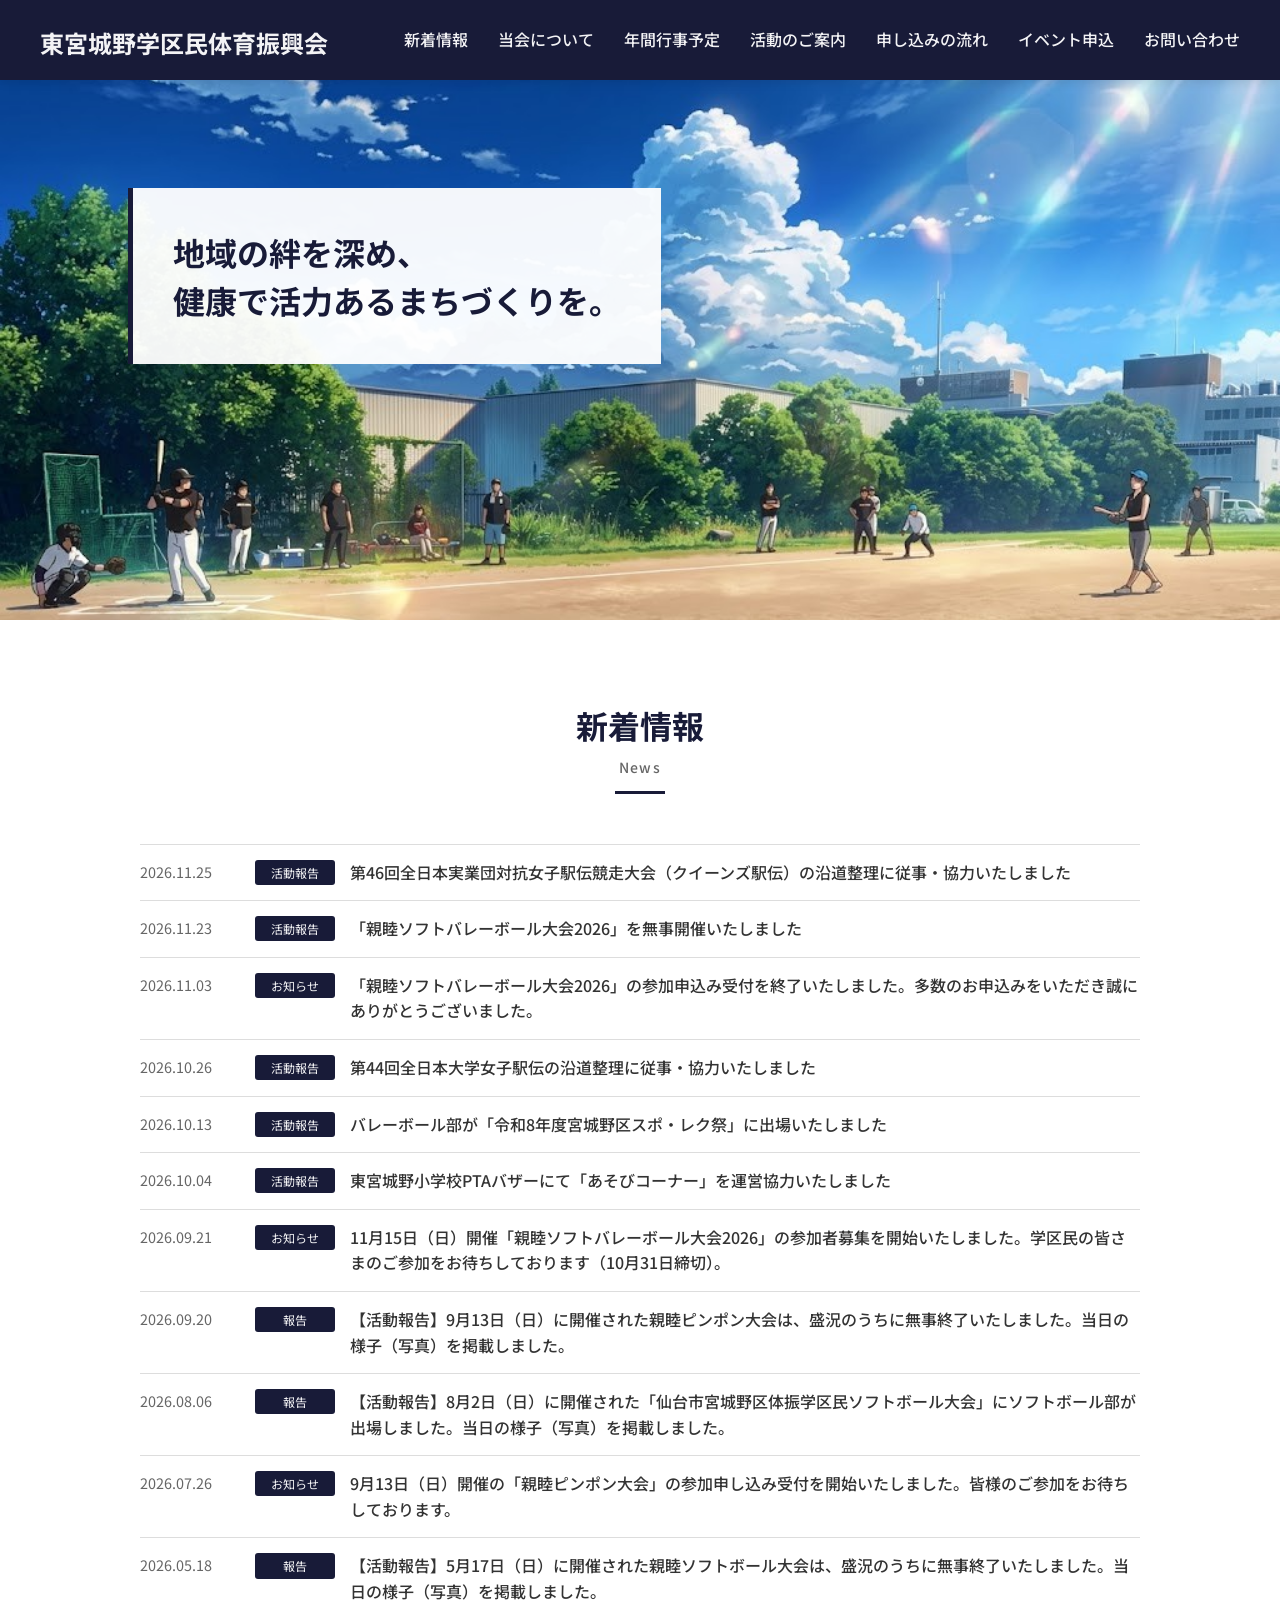
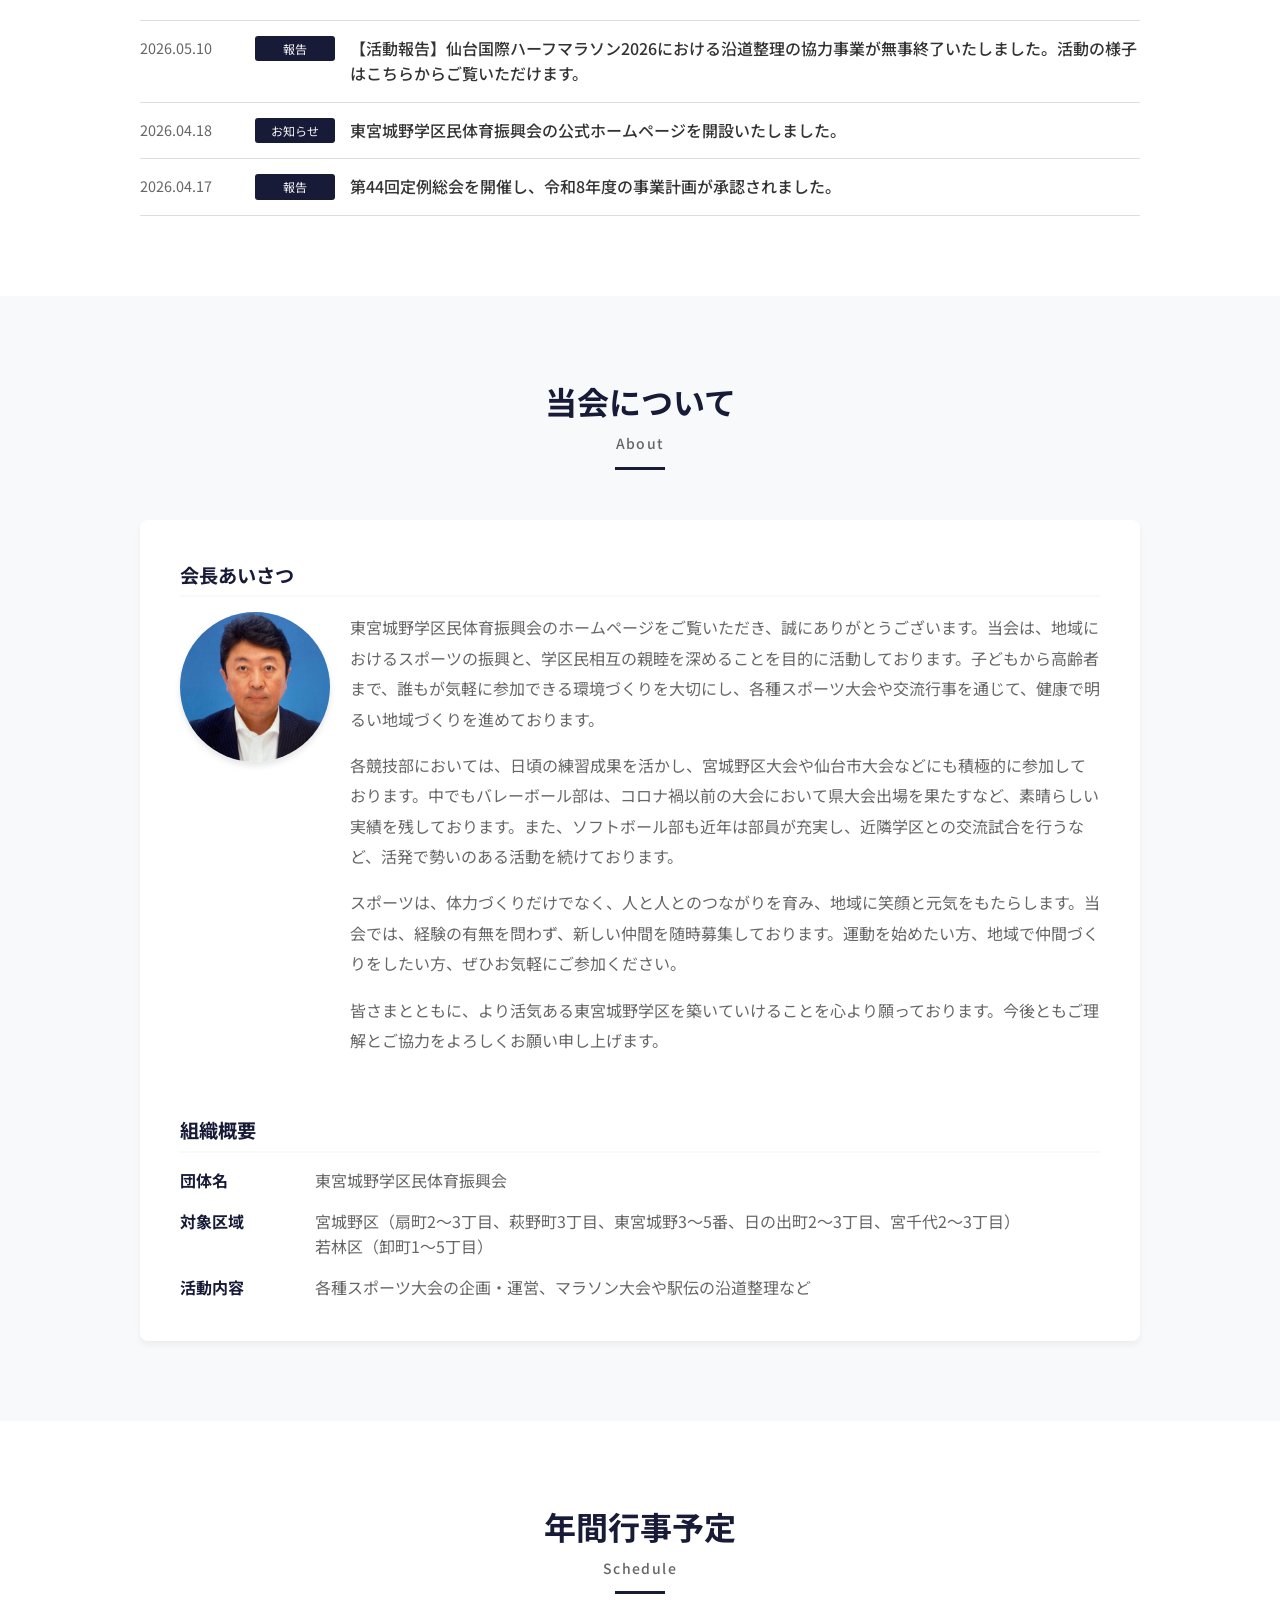
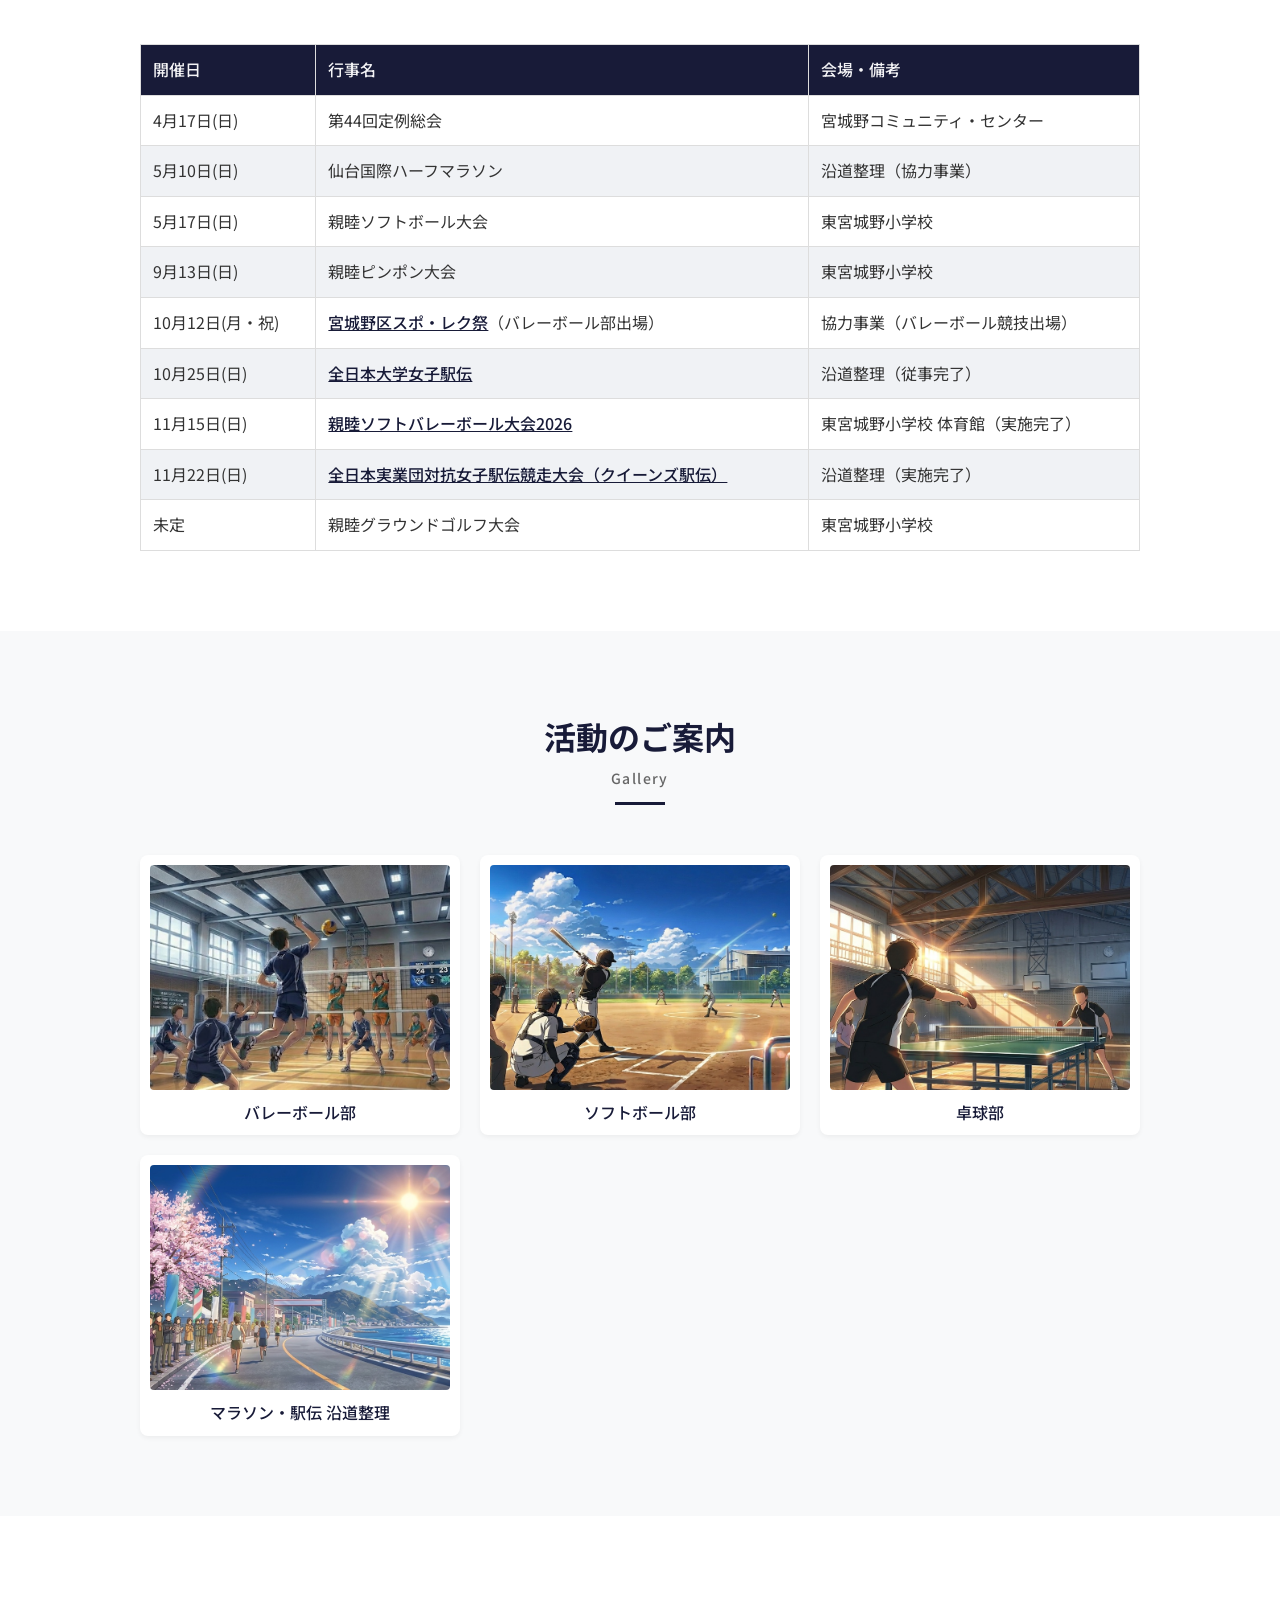
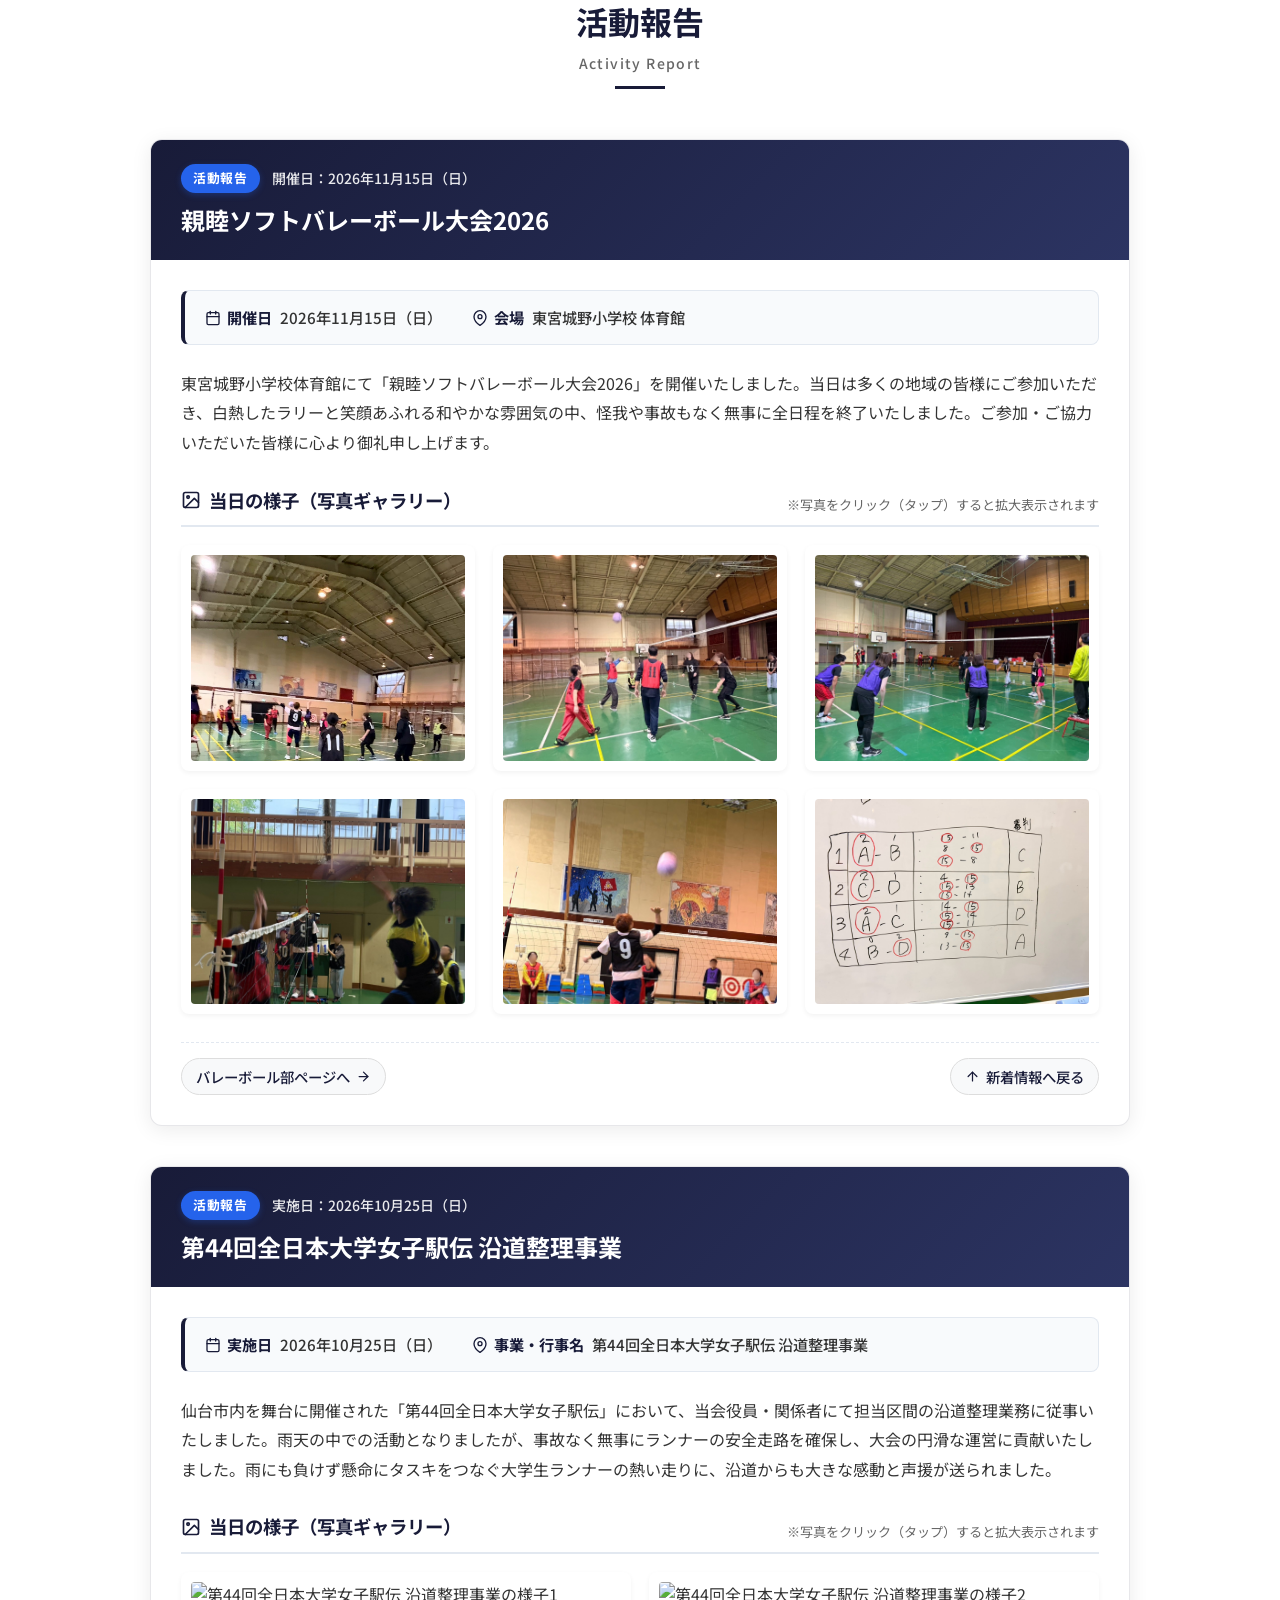
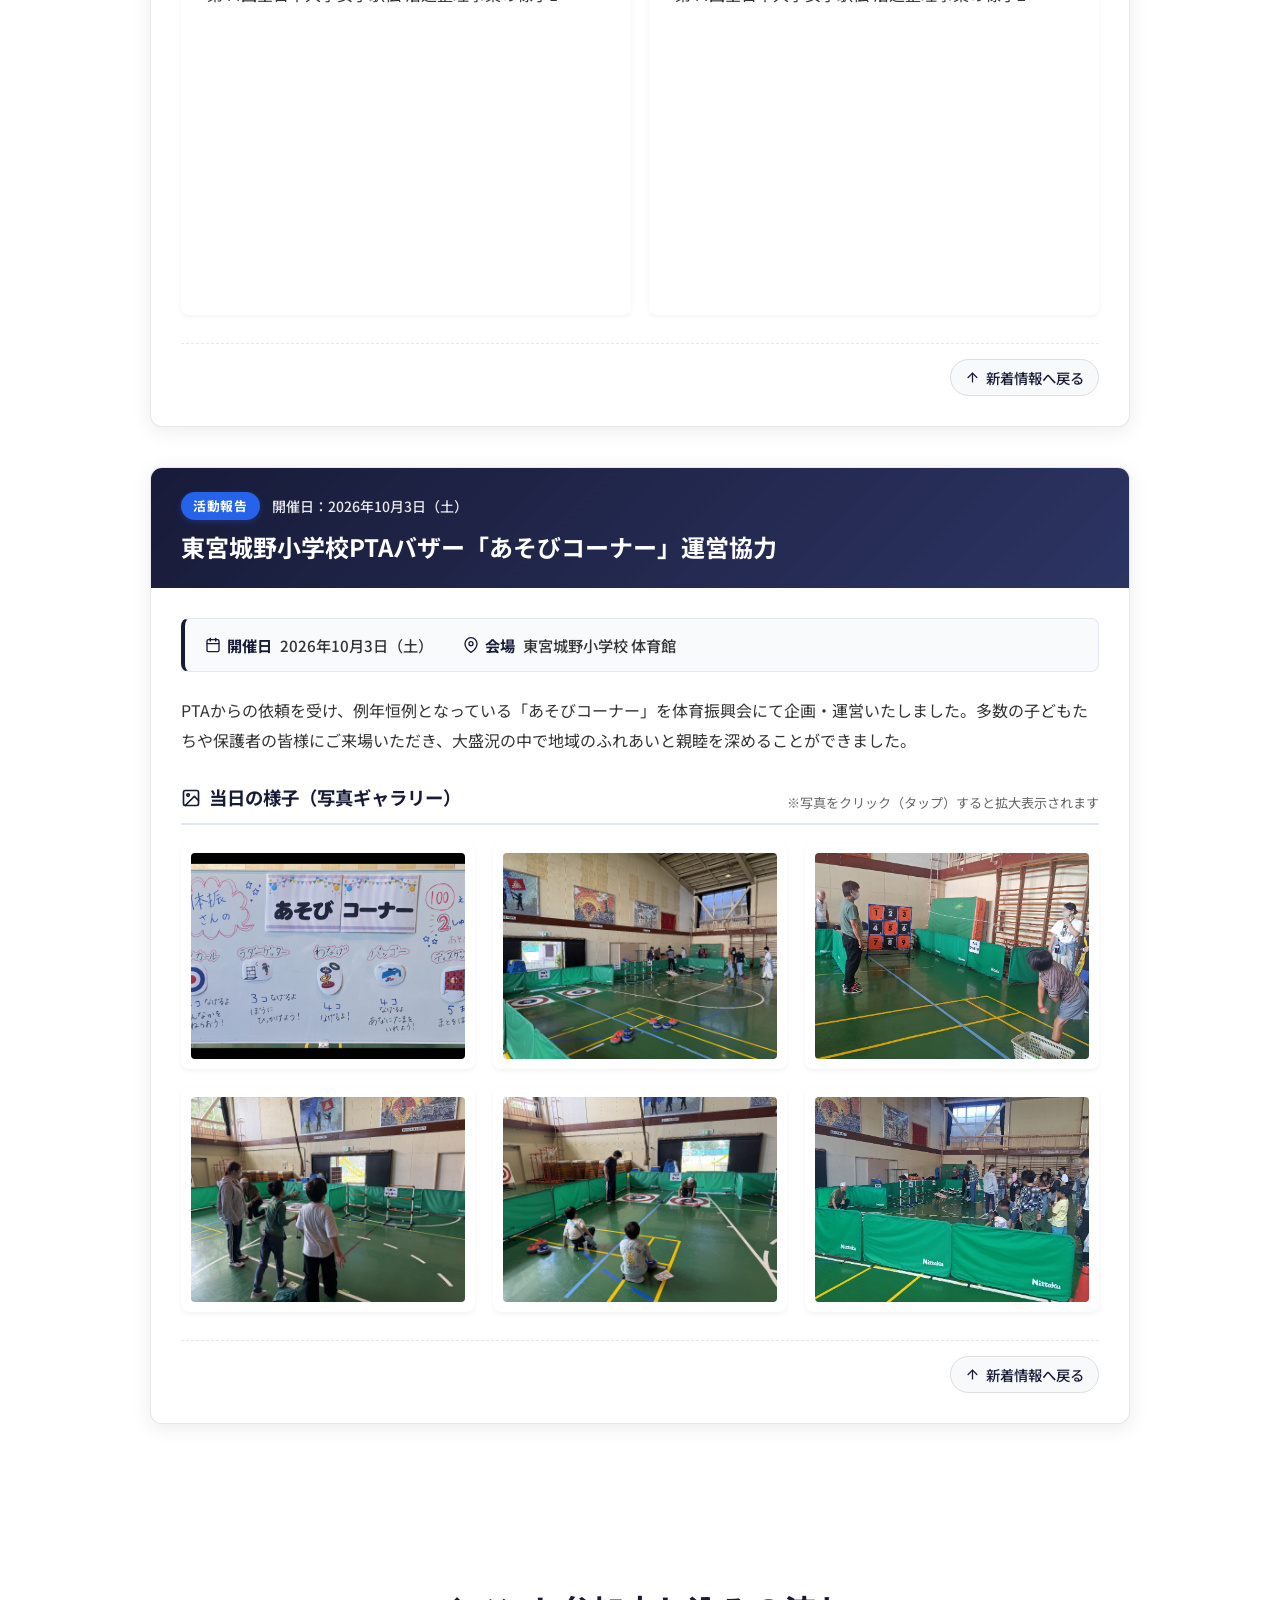
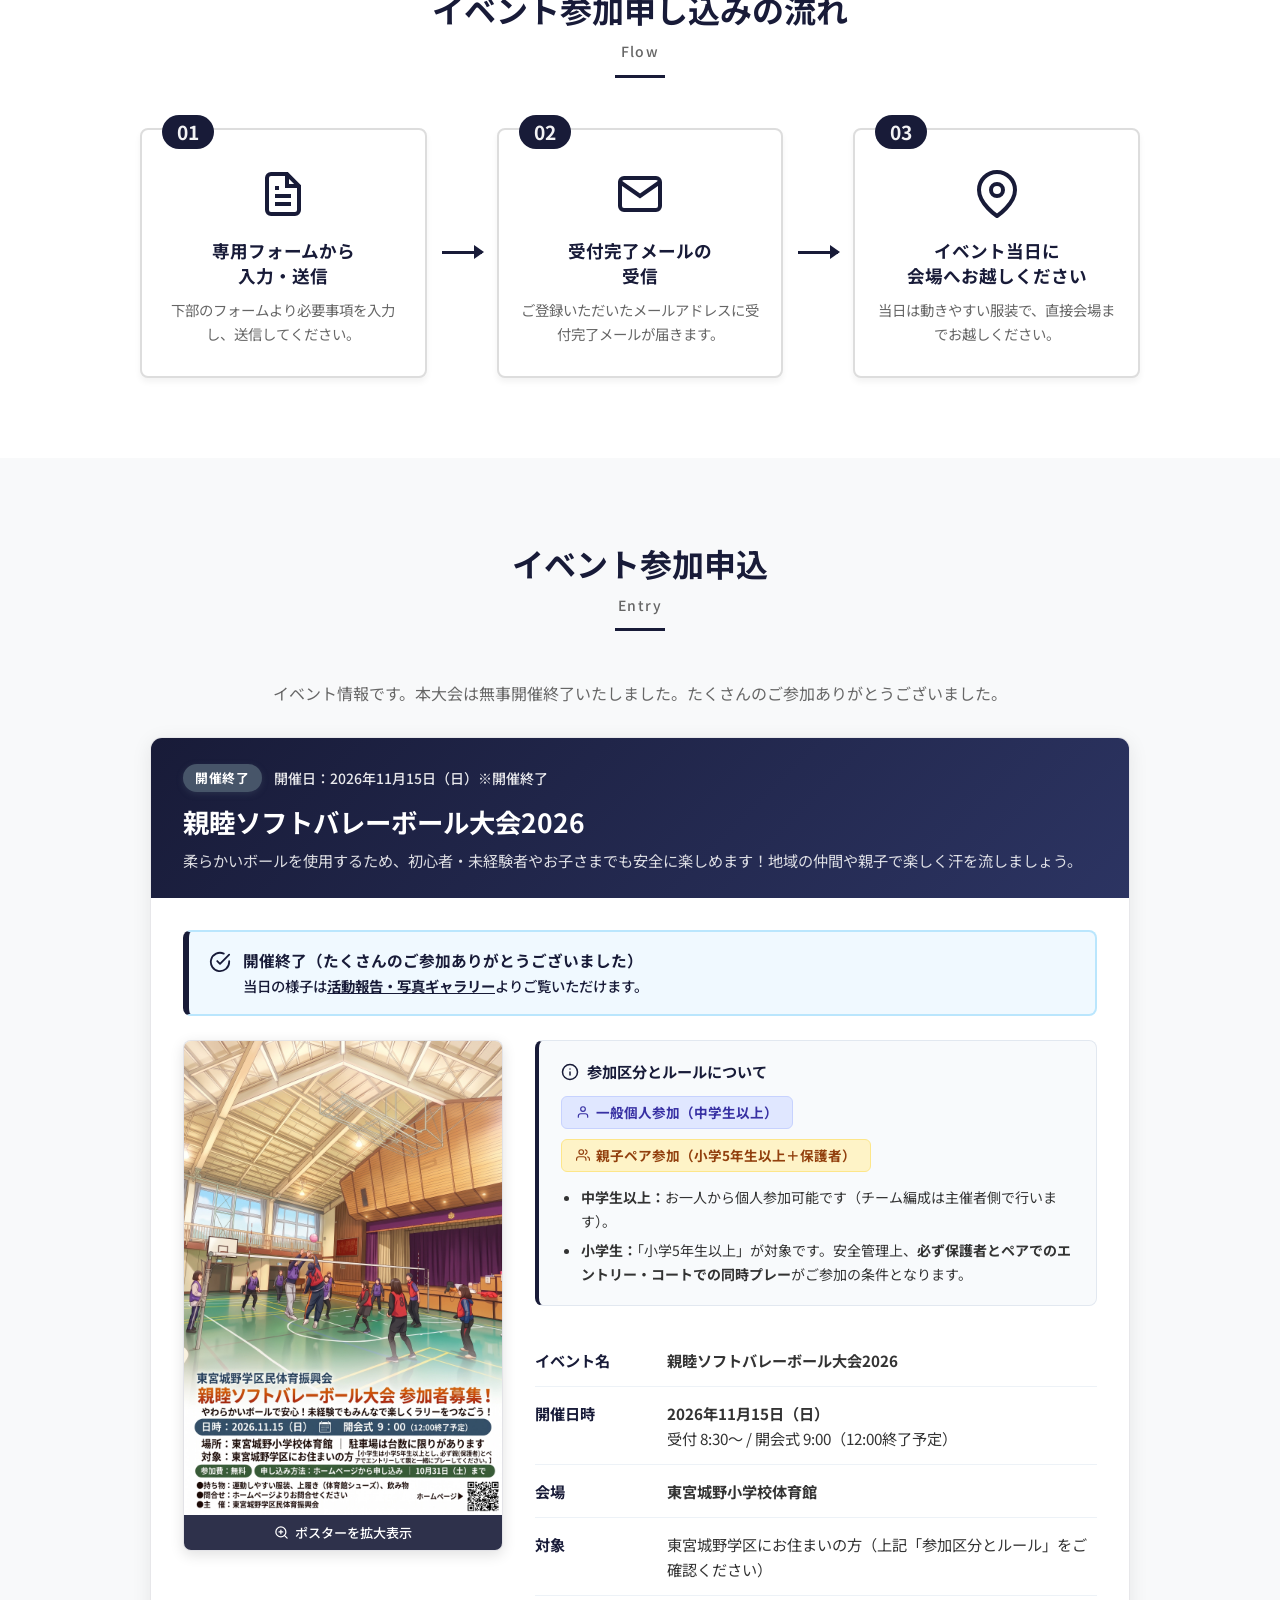
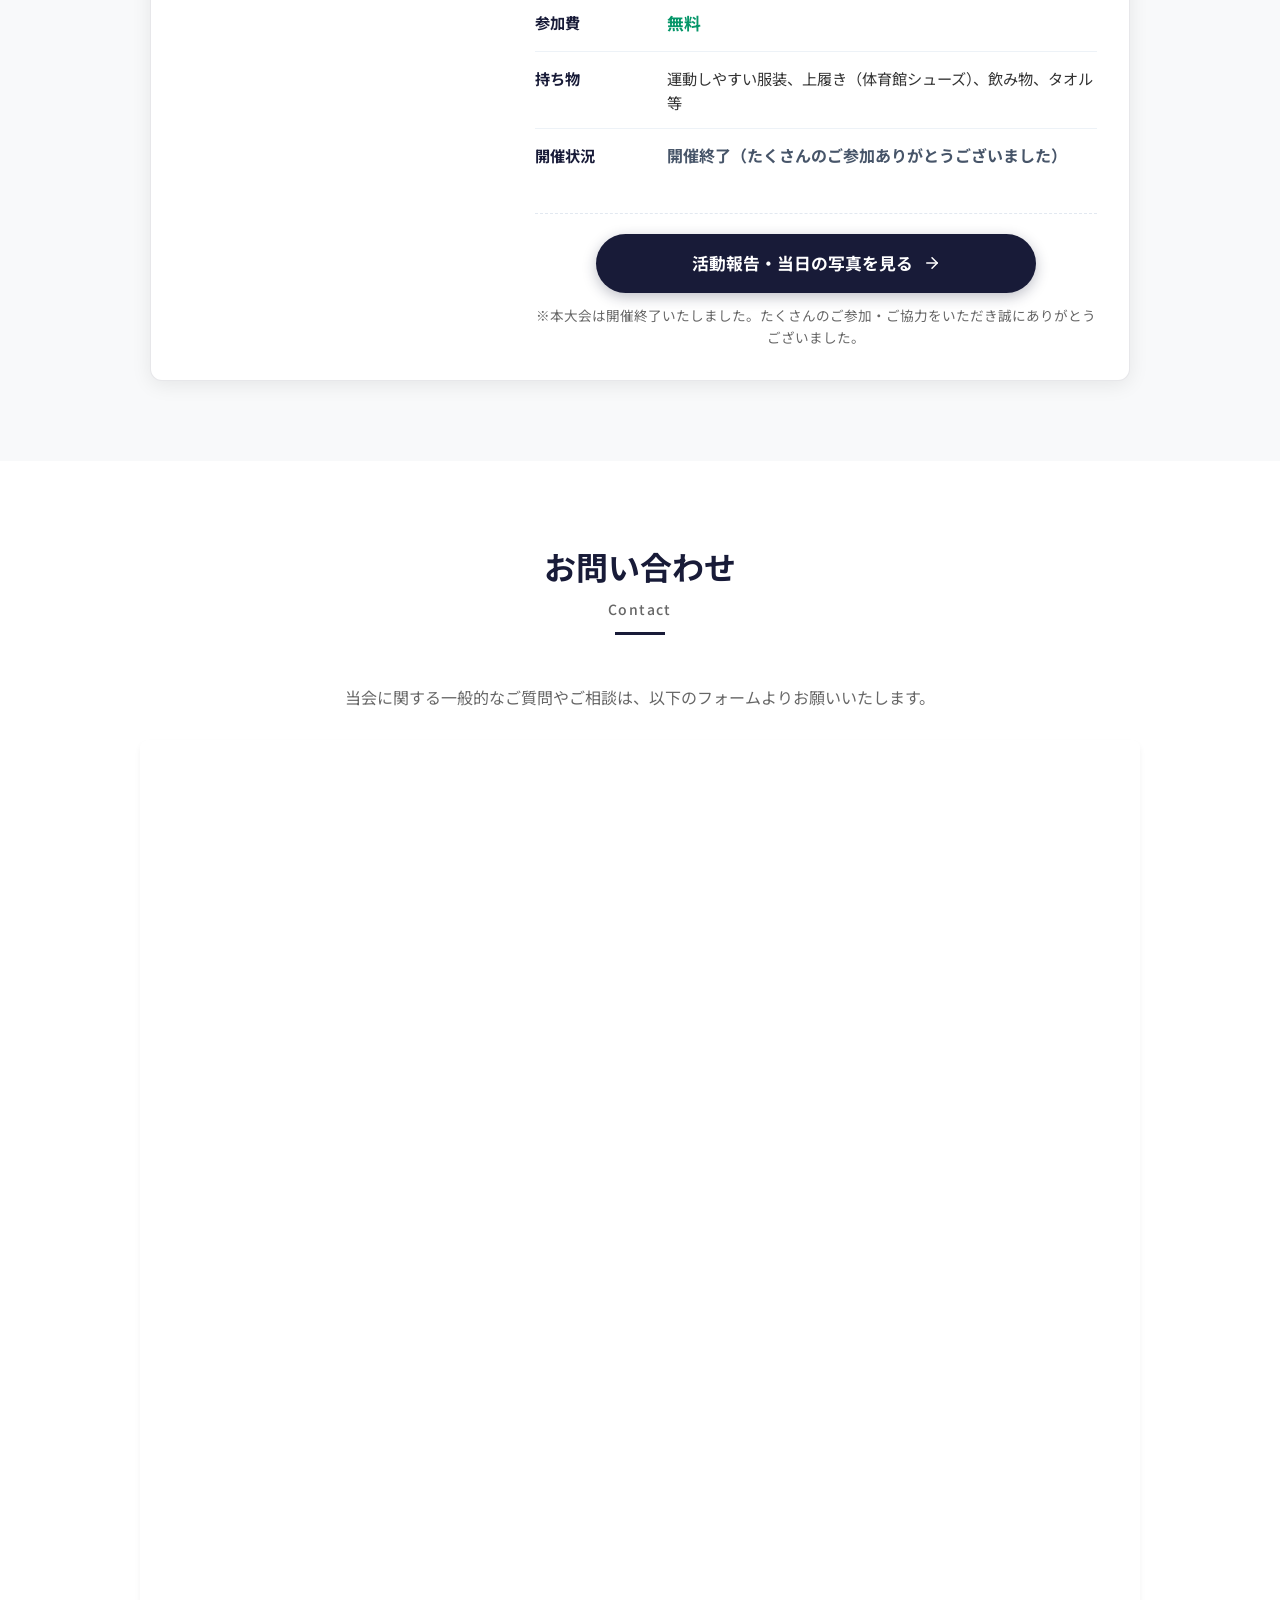
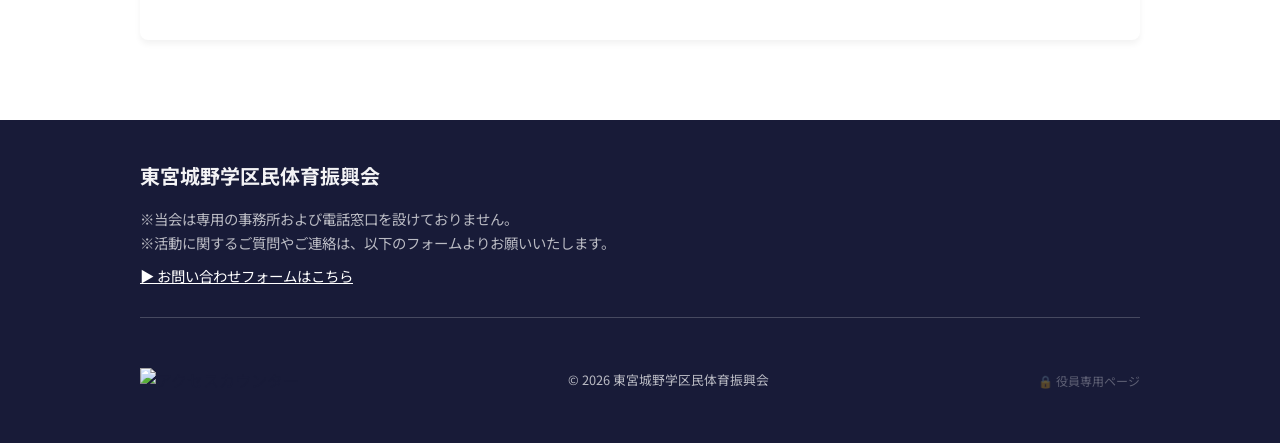
==== commit 713e93ec: "queens" ====
--- a/index.html
+++ b/index.html
@@ -74,6 +74,11 @@
                 <h2 class="section-title">新着情報<span>News</span></h2>
                 <ul class="news-list">
                     <li class="news-item">
+                        <time class="news-date" datetime="2026-11-25">2026.11.25</time>
+                        <span class="news-category">活動報告</span>
+                        <a href="marathon.html#report-queens-ekiden-2026" class="news-link">第46回全日本実業団対抗女子駅伝競走大会（クイーンズ駅伝）の沿道整理に従事・協力いたしました</a>
+                    </li>
+                    <li class="news-item">
                         <time class="news-date" datetime="2026-11-23">2026.11.23</time>
                         <span class="news-category">活動報告</span>
                         <a href="#report-volleyball-2026" class="news-link">「親睦ソフトバレーボール大会2026」を無事開催いたしました</a>
@@ -230,8 +235,8 @@
                             </tr>
                             <tr>
                                 <td>11月22日(日)</td>
-                                <td>全日本実業団対抗女子駅伝競走大会（クイーンズ駅伝）</td>
-                                <td>沿道整理（協力事業）</td>
+                                <td><a href="marathon.html#report-queens-ekiden-2026" style="color: var(--color-primary); font-weight: 500; text-decoration: underline;">全日本実業団対抗女子駅伝競走大会（クイーンズ駅伝）</a></td>
+                                <td>沿道整理（実施完了）</td>
                             </tr>
                             <tr>
                                 <td>未定</td>
